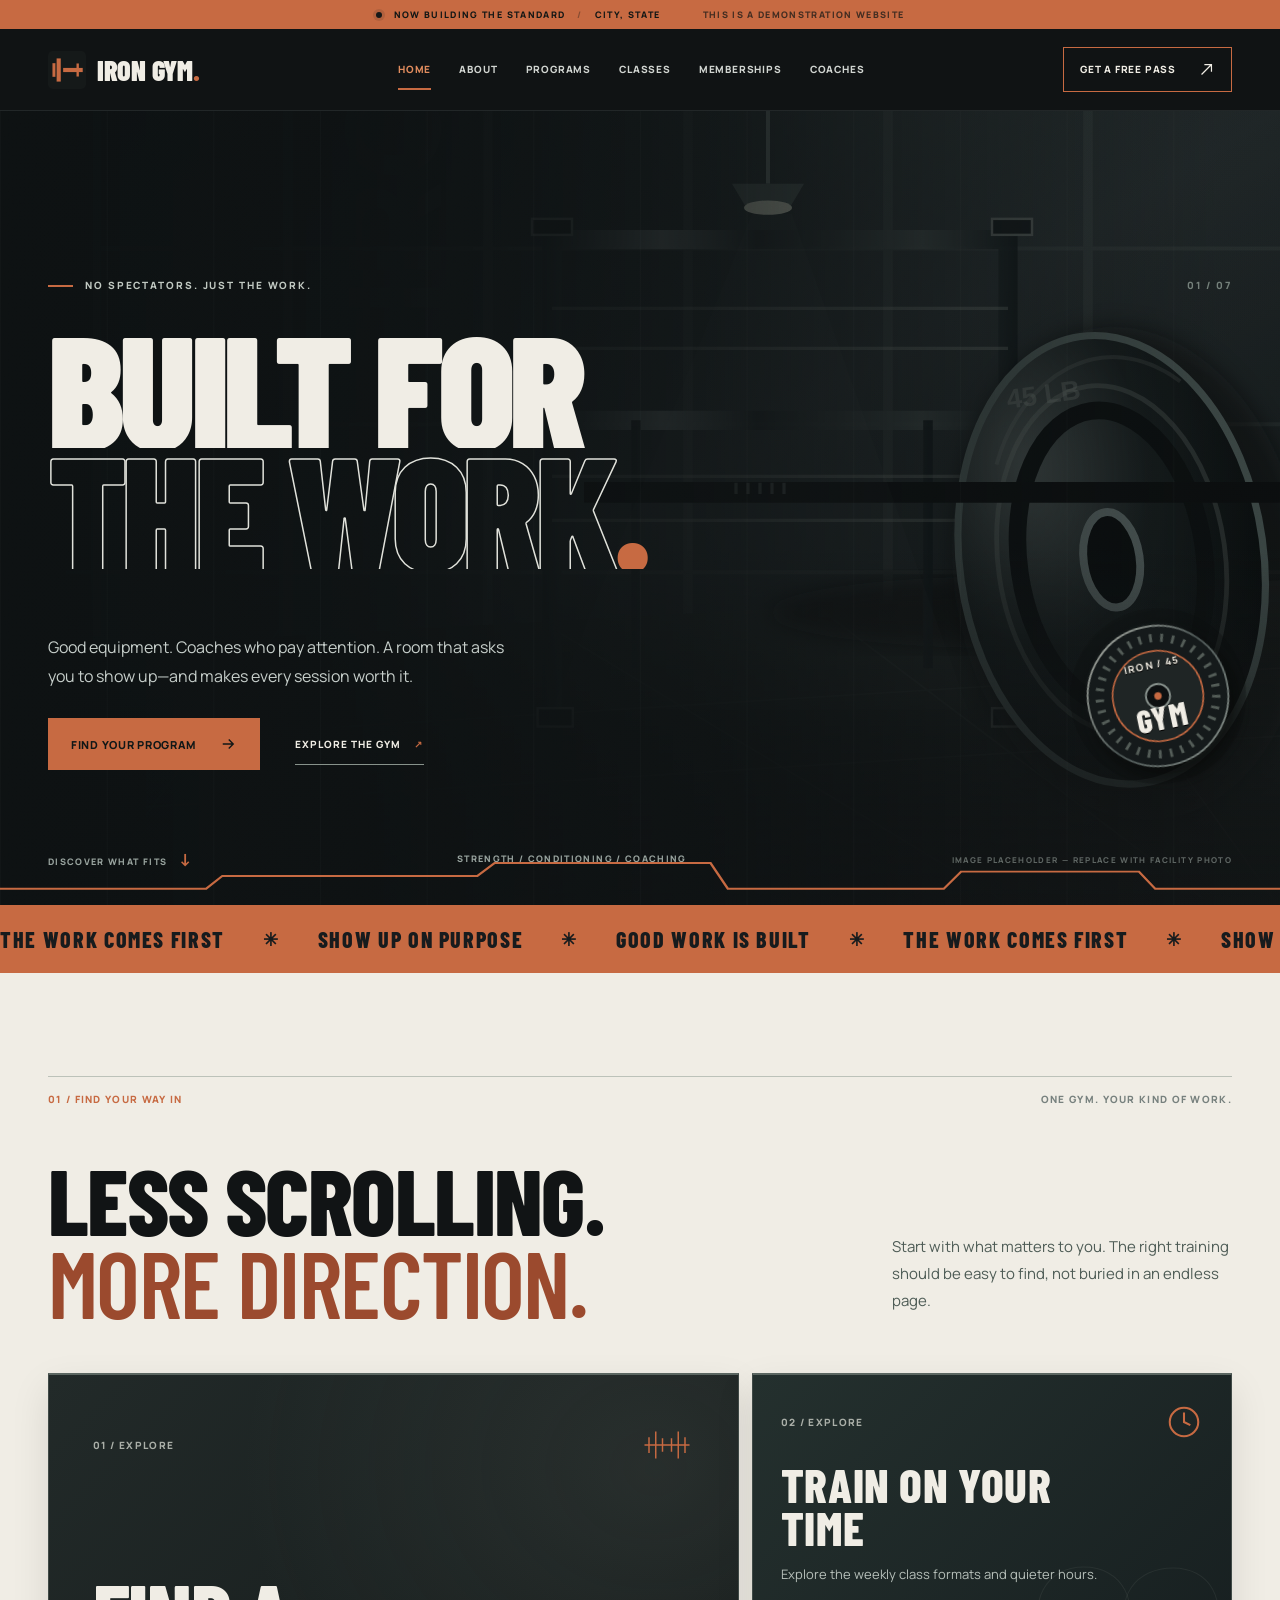
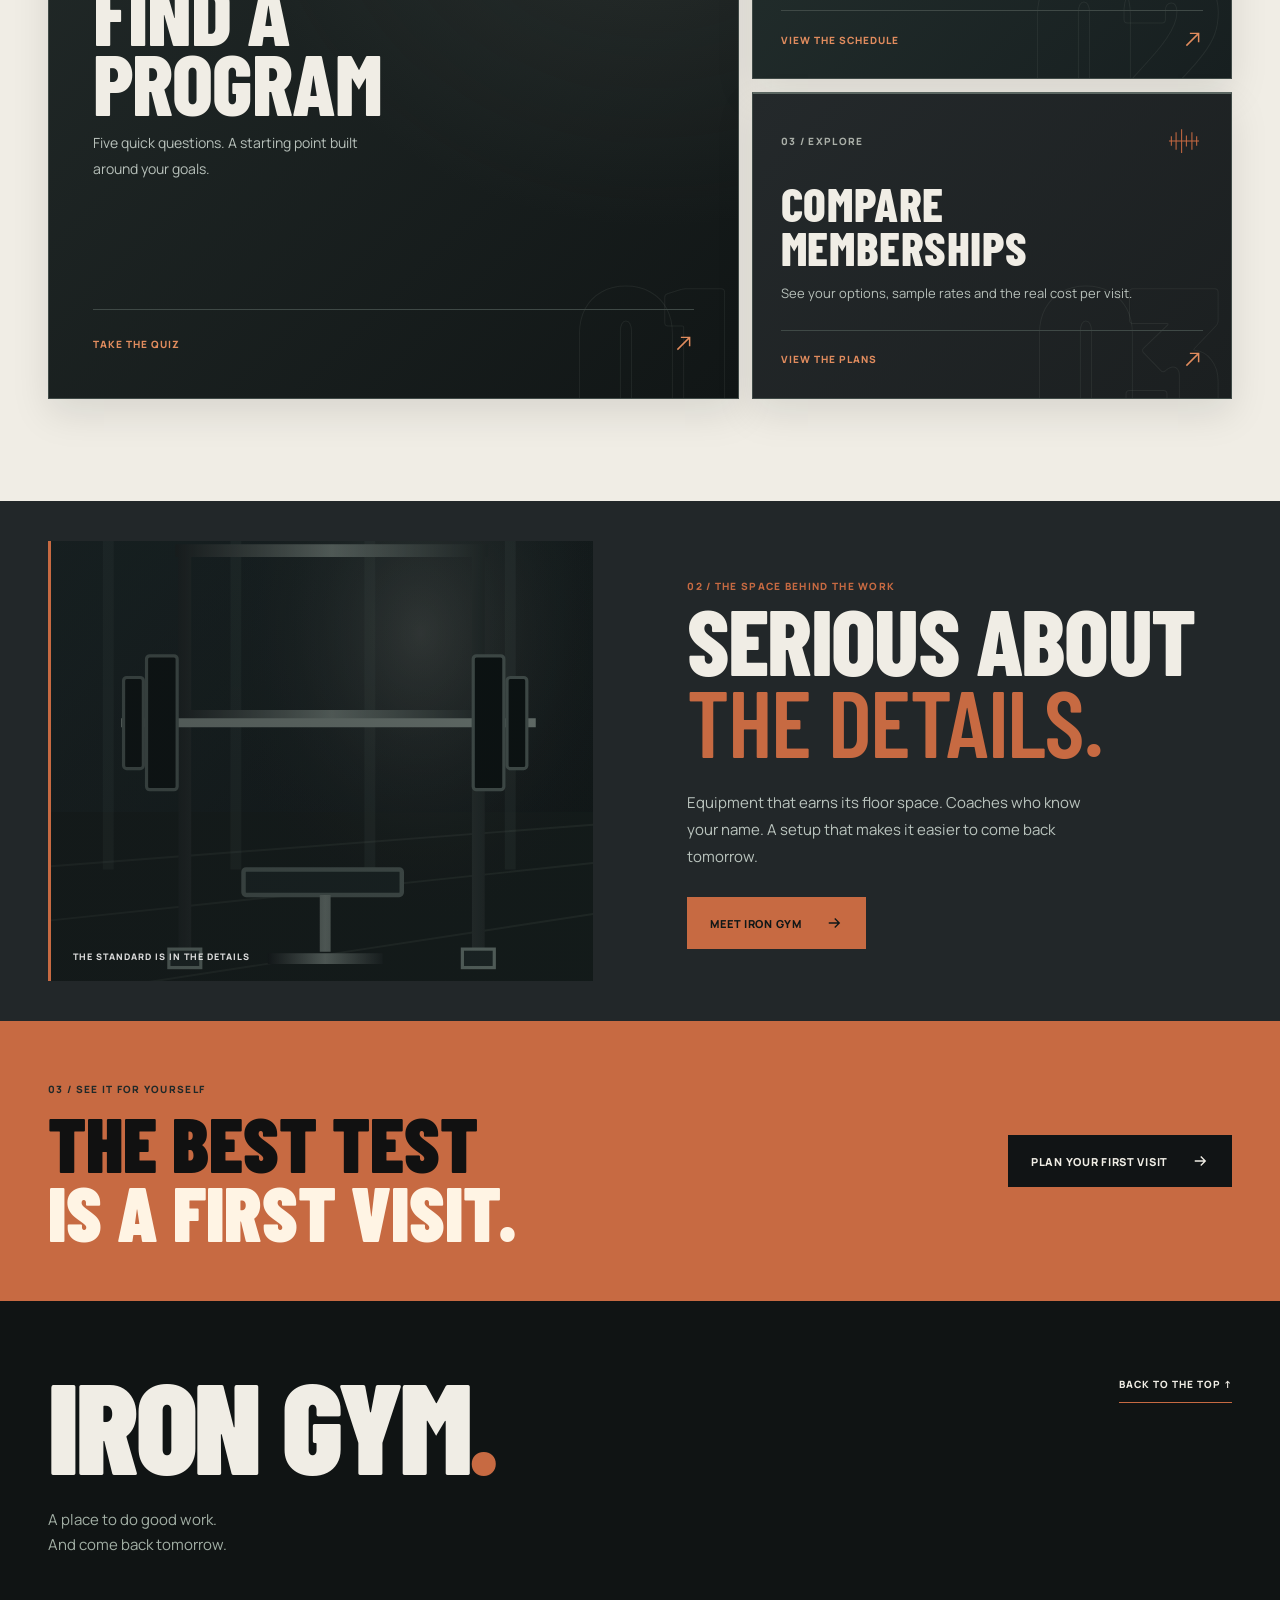
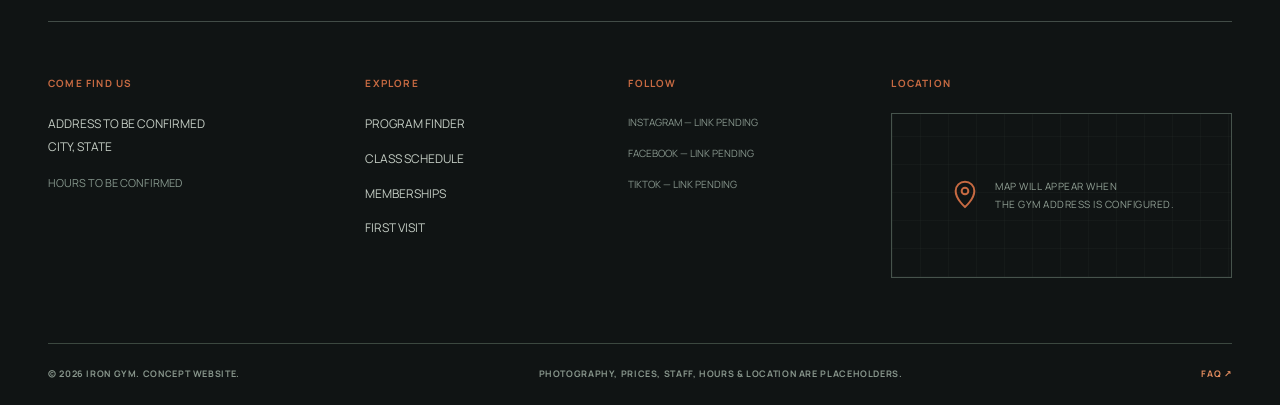
==== index.html @ d445f37c "Refine Iron Gym editorial cards, program progress and interactive capacity forecast" ====
<!doctype html>
<html lang="en">
<head>
  <meta charset="utf-8">
  <meta name="viewport" content="width=device-width, initial-scale=1, viewport-fit=cover">
  <meta name="theme-color" content="#111415">
  <meta name="description" content="IRON GYM is a strength-first training space designed for focused work. Discover our programs, classes, coaching and memberships.">
  <meta property="og:type" content="website">
  <meta property="og:title" content="IRON GYM — Built for the Work">
  <meta property="og:description" content="IRON GYM is a strength-first training space designed for focused work. Discover our programs, classes, coaching and memberships.">
  <meta name="twitter:card" content="summary_large_image">
  <title>IRON GYM — Built for the Work</title>
  <link rel="icon" type="image/svg+xml" href="assets/iron-mark.svg">
  <link rel="preconnect" href="https://fonts.googleapis.com">
  <link rel="preconnect" href="https://fonts.gstatic.com" crossorigin>
  <link href="https://fonts.googleapis.com/css2?family=Barlow+Condensed:wght@500;600;700;800;900&family=Manrope:wght@400;500;600;700;800&display=swap" rel="stylesheet">
  <link rel="stylesheet" href="styles.css">
  <script src="config.js" defer></script>
  <script src="app.js" defer></script>
</head>
<body data-page="index">
  <a class="skip-link" href="#main">Skip to content</a>
  <!-- Bespoke hand-drawn icon symbols. No icon packages or external icon dependencies. -->
  <svg class="svg-sprite" aria-hidden="true" focusable="false" xmlns="http://www.w3.org/2000/svg">
    <symbol id="i-arrow" viewBox="0 0 24 24"><path d="M5 12h14m-6-6 6 6-6 6"/></symbol>
    <symbol id="i-diagonal" viewBox="0 0 24 24"><path d="M5 19 19 5M9 5h10v10"/></symbol>
    <symbol id="i-plus" viewBox="0 0 24 24"><path d="M12 4v16M4 12h16"/></symbol>
    <symbol id="i-chevron" viewBox="0 0 24 24"><path d="m5 9 7 7 7-7"/></symbol>
    <symbol id="i-clock" viewBox="0 0 24 24"><circle cx="12" cy="12" r="9"/><path d="M12 6v6l4 2"/></symbol>
    <symbol id="i-location" viewBox="0 0 24 24"><path d="M12 21s-7-6-7-12a7 7 0 0 1 14 0c0 6-7 12-7 12Z"/><circle cx="12" cy="9" r="2.5"/></symbol>
    <symbol id="i-check" viewBox="0 0 24 24"><path d="m4 12 5 5L20 6"/></symbol>
    <symbol id="i-bars" viewBox="0 0 48 48"><path d="M4 15h5v18H4zm8-7h7v32h-7zm10 13h23v6H22z"/><path d="M40 14v20"/></symbol>
    <symbol id="i-plates" viewBox="0 0 48 48"><path d="M5 24h38M8 18v12M14 13v22M21 9v30M27 17v14M34 13v22M40 18v12"/></symbol>
    <symbol id="i-coach" viewBox="0 0 48 48"><circle cx="24" cy="12" r="7"/><path d="M8 41v-8c0-9 7-14 16-14s16 5 16 14v8H8zM15 29l9 6 9-6"/></symbol>
    <symbol id="i-pulse" viewBox="0 0 48 48"><path d="M3 25h10l5-13 9 25 5-12h13"/></symbol>
    <symbol id="i-locker" viewBox="0 0 48 48"><rect x="10" y="4" width="28" height="40" rx="1"/><path d="M24 4v40M15 14h4M29 14h4M15 34h4M29 34h4"/></symbol>
    <symbol id="i-shower" viewBox="0 0 48 48"><path d="M11 25V14a8 8 0 0 1 16 0v4M19 18h16v5H19zM23 29v2m8-2v2m-8 7v2m8-7v2M38 29v2M16 29v2"/></symbol>
    <symbol id="i-recovery" viewBox="0 0 48 48"><path d="M24 43s-18-10-18-23a10 10 0 0 1 18-6 10 10 0 0 1 18 6C42 33 24 43 24 43Z"/><path d="M11 26h8l4-9 5 15 3-6h7"/></symbol>
    <symbol id="i-parking" viewBox="0 0 48 48"><rect x="5" y="7" width="38" height="34" rx="2"/><path d="M18 34V14h10a7 7 0 0 1 0 14H18"/></symbol>
    <symbol id="i-strength" viewBox="0 0 48 48"><path d="M4 24h40M8 17v14M14 12v24M20 18v12M28 18v12M34 12v24M40 17v14"/></symbol>
    <symbol id="i-conditioning" viewBox="0 0 48 48"><path d="m9 42 8-15-2-9 7-7 9 2 6 9-6 3-5-7-5 7 10 9-3 9M22 11a5 5 0 1 0-1-10 5 5 0 0 0 1 10"/></symbol>
    <symbol id="i-mobility" viewBox="0 0 48 48"><circle cx="24" cy="8" r="5"/><path d="m8 40 12-12 4-13 4 13 12 12M12 26l12-6 12 6"/></symbol>
    <symbol id="i-smallgroup" viewBox="0 0 48 48"><circle cx="15" cy="13" r="6"/><circle cx="33" cy="13" r="6"/><path d="M3 39v-8a12 12 0 0 1 24 0v8H3zm18 0v-8a12 12 0 0 1 24 0v8H21"/></symbol>
  </svg>

  <div class="announcement"><span class="announcement-dot"></span> NOW BUILDING THE STANDARD <span class="announcement-sep">/</span> <span class="js-city">CITY, STATE</span> <span class="announcement-right">THIS IS A DEMONSTRATION WEBSITE</span></div>
  <header class="site-header" id="top">
    <div class="header-inner shell">
      <a class="wordmark" href="index.html" aria-label="Iron Gym home">
        <img src="assets/iron-mark.svg" alt="" width="36" height="36">
        <span>IRON<span class="brand-space"> </span>GYM<span class="wordmark-period">.</span></span>
      </a>
      <nav class="desktop-nav" aria-label="Main navigation"><a href="index.html" aria-current="page">HOME</a><a href="about.html">ABOUT</a><a href="programs.html">PROGRAMS</a><a href="classes.html">CLASSES</a><a href="memberships.html">MEMBERSHIPS</a><a href="coaches.html">COACHES</a></nav>
      <div class="header-actions"><a class="header-pass" href="visit.html#free-pass">GET A FREE PASS <svg><use href="#i-diagonal"/></svg></a><button id="menu-toggle" class="menu-toggle" aria-label="Open navigation" aria-controls="mobile-nav" aria-expanded="false"><span></span><span></span><span></span></button></div>
    </div>
    <nav id="mobile-nav" class="mobile-nav" aria-label="Mobile navigation" hidden><a href="index.html" aria-current="page">HOME <span>01</span></a><a href="about.html">ABOUT <span>02</span></a><a href="programs.html">PROGRAMS <span>03</span></a><a href="classes.html">CLASSES <span>04</span></a><a href="memberships.html">MEMBERSHIPS <span>05</span></a><a href="coaches.html">COACHES <span>06</span></a><a href="visit.html">FREE DAY PASS <span>07</span></a></nav>
  </header>

  <main id="main">
<section class="hero" aria-labelledby="hero-title">
      <div class="hero-photo" role="img" aria-label="Atmospheric strength training facility image. Placeholder; replace with genuine Iron Gym photography."></div>
      <div class="hero-noise"></div><div class="hero-grid"></div>
      <div class="shell hero-content">
        <div class="hero-eyebrow"><span class="tiny-dash"></span> NO SPECTATORS. JUST THE WORK. <span class="hero-count">01 / 07</span></div>
        <h1 id="hero-title"><span class="hero-line hero-line-one">BUILT FOR</span><span class="hero-outline hero-line hero-line-two">THE WORK<span class="copper-dot">.</span></span></h1>
        <div class="hero-lower"><div class="hero-copy"><p>Good equipment. Coaches who pay attention. A room that asks you to show up—and makes every session worth it.</p><div class="hero-ctas"><a class="button button-copper" href="programs.html">FIND YOUR PROGRAM <svg><use href="#i-arrow"/></svg></a><a class="text-link" href="about.html">EXPLORE THE GYM <span>↗</span></a></div></div><div class="hero-stamp" aria-label="Iron Gym custom weight-plate insignia: built for the work">
            <svg class="plate-mark" viewBox="0 0 160 160" aria-hidden="true" focusable="false">
              <defs><linearGradient id="plate-steel" x1="0" y1="0" x2="1" y2="1"><stop offset="0" stop-color="#b4b7ae"/><stop offset=".5" stop-color="#4c5655"/><stop offset="1" stop-color="#929b95"/></linearGradient></defs>
              <circle cx="80" cy="80" r="76" fill="#151a1b" stroke="url(#plate-steel)" stroke-width="2"/>
              <circle cx="80" cy="80" r="63" fill="none" stroke="#545d58" stroke-width="9" stroke-dasharray="3 9"/>
              <circle cx="80" cy="80" r="49" fill="#1f2525" stroke="#c76a42" stroke-width="1.7"/>
              <circle cx="80" cy="80" r="13" fill="#0d1011" stroke="#8b9590" stroke-width="2"/>
              <circle cx="80" cy="80" r="4" fill="#c76a42"/>
            </svg>
            <span class="plate-word plate-word-top">IRON / 45</span><b class="plate-word plate-word-bottom">GYM</b>
          </div></div>
      </div>
      <div class="saved-path shell" id="saved-path" hidden>
        <span class="saved-path-rule" aria-hidden="true"></span>
        <div><span class="saved-path-label">YOUR SAVED TRAINING PATH / ON THIS DEVICE</span><strong id="saved-path-name"></strong><span id="saved-path-summary"></span></div>
        <a href="memberships.html" id="saved-path-action">VIEW YOUR PLAN <svg aria-hidden="true"><use href="#i-arrow"/></svg></a>
        <button type="button" id="forget-path" aria-label="Forget my saved training path on this device">CLEAR ×</button>
      </div>
      <div class="hero-bottom shell"><span>DISCOVER WHAT FITS <span class="scroll-down">↓</span></span><span>STRENGTH / CONDITIONING / COACHING</span><span class="hero-image-label">IMAGE PLACEHOLDER — REPLACE WITH FACILITY PHOTO</span></div>
      <svg class="forge-stroke hero-stroke" viewBox="0 0 1180 64" preserveAspectRatio="none" aria-hidden="true"><path d="M0 44H190L205 29H440L456 14H655L671 44H870L886 24H1050L1065 44H1180"/></svg>
    </section><div class="marquee" aria-label="Strong bodies, strong habits, strong community"><div class="marquee-track" aria-hidden="true"><span>THE WORK COMES FIRST</span><b>✳</b><span>SHOW UP ON PURPOSE</span><b>✳</b><span>GOOD WORK IS BUILT</span><b>✳</b><span>THE WORK COMES FIRST</span><b>✳</b><span>SHOW UP ON PURPOSE</span><b>✳</b></div></div><section class="section section-bone gateway-section" id="explore" aria-labelledby="gateway-title"><div class="shell">
 <div class="section-kicker"><span>01 / FIND YOUR WAY IN</span><span>ONE GYM. YOUR KIND OF WORK.</span></div>
 <div class="gateway-heading" data-reveal><h2 class="display-heading" id="gateway-title">LESS SCROLLING.<br><em>MORE DIRECTION.</em></h2><p>Start with what matters to you. The right training should be easy to find, not buried in an endless page.</p></div>
 <div class="gateway-grid"><a class="gateway-card gateway-card-featured" data-index="01" href="programs.html" data-reveal><span class="gateway-top"><span>01 / EXPLORE</span><svg aria-hidden="true"><use href="#i-strength"/></svg></span><strong>FIND A PROGRAM</strong><p>Five quick questions. A starting point built around your goals.</p><span class="gateway-bottom">TAKE THE QUIZ <svg aria-hidden="true"><use href="#i-diagonal"/></svg></span></a><a class="gateway-card gateway-card-classes" data-index="02" href="classes.html" data-reveal><span class="gateway-top"><span>02 / EXPLORE</span><svg aria-hidden="true"><use href="#i-clock"/></svg></span><strong>TRAIN ON YOUR TIME</strong><p>Explore the weekly class formats and quieter hours.</p><span class="gateway-bottom">VIEW THE SCHEDULE <svg aria-hidden="true"><use href="#i-diagonal"/></svg></span></a><a class="gateway-card gateway-card-memberships" data-index="03" href="memberships.html" data-reveal><span class="gateway-top"><span>03 / EXPLORE</span><svg aria-hidden="true"><use href="#i-plates"/></svg></span><strong>COMPARE MEMBERSHIPS</strong><p>See your options, sample rates and the real cost per visit.</p><span class="gateway-bottom">VIEW THE PLANS <svg aria-hidden="true"><use href="#i-diagonal"/></svg></span></a></div></div></section><section class="home-feature" aria-labelledby="home-feature-title"><div class="shell home-feature-inner"><div class="home-feature-art" role="img" aria-label="Concept illustration of an industrial strength training area; replace with real facility imagery"><span>THE STANDARD IS IN THE DETAILS</span></div><div class="home-feature-copy" data-reveal><span class="eyebrow">02 / THE SPACE BEHIND THE WORK</span><h2 class="display-heading" id="home-feature-title">SERIOUS ABOUT<br><em>THE DETAILS.</em></h2><p>Equipment that earns its floor space. Coaches who know your name. A setup that makes it easier to come back tomorrow.</p><a class="button button-copper" href="about.html">MEET IRON GYM <svg aria-hidden="true"><use href="#i-arrow"/></svg></a></div></div></section><section class="home-final" aria-labelledby="home-final-title"><div class="shell home-final-inner" data-reveal><div><span class="eyebrow">03 / SEE IT FOR YOURSELF</span><h2 id="home-final-title">THE BEST TEST<br><em>IS A FIRST VISIT.</em></h2></div><a class="button button-dark" href="visit.html">PLAN YOUR FIRST VISIT <svg aria-hidden="true"><use href="#i-arrow"/></svg></a></div></section>
</main>

  <footer class="site-footer" id="contact"><div class="shell"><div class="footer-head"><div><a class="footer-logo" href="index.html">IRON GYM<span>.</span></a><p>A place to do good work.<br>And come back tomorrow.</p></div><a class="footer-top" href="#top">BACK TO THE TOP ↑</a></div><div class="footer-columns"><div><h3>COME FIND US</h3><p id="footer-address">ADDRESS TO BE CONFIRMED<br>CITY, STATE</p><div class="footer-hours" id="footer-hours">HOURS TO BE CONFIRMED</div></div><div><h3>EXPLORE</h3><a href="programs.html">PROGRAM FINDER</a><a href="classes.html">CLASS SCHEDULE</a><a href="memberships.html">MEMBERSHIPS</a><a href="visit.html#first-visit">FIRST VISIT</a></div><div><h3>FOLLOW</h3><span class="footer-placeholder">INSTAGRAM — LINK PENDING</span><span class="footer-placeholder">FACEBOOK — LINK PENDING</span><span class="footer-placeholder">TIKTOK — LINK PENDING</span></div><div class="footer-map"><h3>LOCATION</h3><div id="map-container" class="map-placeholder"><svg><use href="#i-location"/></svg><span>MAP WILL APPEAR WHEN<br>THE GYM ADDRESS IS CONFIGURED.</span></div></div></div><div class="footer-bottom"><span>© <span id="copyright-year">2026</span> IRON GYM. CONCEPT WEBSITE.</span><span>PHOTOGRAPHY, PRICES, STAFF, HOURS & LOCATION ARE PLACEHOLDERS.</span><a href="memberships.html#faq">FAQ ↗</a></div></div></footer>

  <div class="sticky-mobile-actions" aria-label="Quick actions"><a href="memberships.html" class="mobile-join">VIEW PLANS <svg><use href="#i-arrow"/></svg></a><a href="visit.html#free-pass" class="mobile-pass">FREE PASS <svg><use href="#i-diagonal"/></svg></a></div>

  <dialog id="booking-dialog" class="booking-dialog" aria-labelledby="dialog-title"><form method="dialog" class="dialog-shell"><div class="dialog-top"><span>IRON GYM / REQUEST A SESSION</span><button class="dialog-close" value="cancel" aria-label="Close dialog" type="submit">×</button></div><h2 id="dialog-title">LET'S GET TO WORK.</h2><p id="dialog-copy">Choose a session to see what comes next.</p><div id="dialog-details"></div><p class="dialog-disclaimer">Preview only. No reservations are made. A verified scheduling provider must be connected before launch.</p><div class="dialog-actions"><button class="button button-ghost-dark" value="cancel" type="submit">GO BACK</button><a href="visit.html#free-pass" id="dialog-pass-link" class="button button-copper">GET A FREE PASS ↗</a></div></form></dialog>
  <div class="sr-only" aria-live="polite" aria-atomic="true" id="status-announcer"></div>
</body>
</html>
---- styles.css ----
/* ===========================================================
   IRON GYM / FORGED
   Original responsive visual system • no CSS framework
   Palette: Iron Black / Gunmetal / Forged Copper / Bone White
   =========================================================== */
:root{
  --ink:#111415; --deep:#171b1d; --slate:#222729; --slate-2:#2b3031;
  --copper:#c76a42; --copper-bright:#e18c5e; --bone:#f0ede5;
  --paper:#e7e4dc; --silver:#9da8a3; --muted:#77817e; --line:#444c4b;
  --line-light:#c6c7be; --display:'Barlow Condensed','Arial Narrow',Impact,sans-serif;
  --body:'Manrope',system-ui,-apple-system,Segoe UI,sans-serif;
  --header-height:82px; --shell-width:1320px; --ease:cubic-bezier(.2,.65,.2,1);
}
*{box-sizing:border-box}
html{scroll-behavior:smooth;scroll-padding-top:calc(var(--header-height) + 12px)}
body{margin:0;background:var(--ink);color:var(--bone);font-family:var(--body);font-size:15px;line-height:1.65;-webkit-font-smoothing:antialiased;min-width:320px}
body.menu-open{overflow:hidden}
button,input,select,textarea{font:inherit}
button{cursor:pointer}
a{color:inherit;text-decoration:none}
img,svg{display:block;max-width:100%}
svg:not(.svg-sprite){flex-shrink:0}
[hidden]{display:none!important}
::selection{background:var(--copper);color:#111}
:focus-visible{outline:3px solid var(--copper-bright);outline-offset:4px}
button:disabled{cursor:not-allowed;opacity:.43}
.shell{width:min(calc(100% - 96px),var(--shell-width));margin-inline:auto}
.svg-sprite{position:absolute;inline-size:0;block-size:0;overflow:hidden}
.sr-only{position:absolute!important;width:1px;height:1px;overflow:hidden;clip:rect(0,0,0,0);white-space:nowrap}
.skip-link{position:fixed;top:-80px;left:20px;z-index:999;background:var(--copper);color:#111;padding:12px 20px;font-weight:800}
.skip-link:focus{top:12px}
/* HEADER */
.announcement{height:29px;background:var(--copper);color:#111615;display:flex;align-items:center;justify-content:center;gap:12px;font-size:9px;line-height:1;letter-spacing:.15em;font-weight:800}
.announcement-dot{width:6px;height:6px;border-radius:50%;background:#151818;box-shadow:0 0 0 3px #1518181f}
.announcement-sep{opacity:.35}.announcement-right{margin-left:30px;opacity:.73}
.site-header{height:var(--header-height);position:sticky;top:0;z-index:80;background:rgba(17,20,21,.96);border-bottom:1px solid #4c56544f;backdrop-filter:blur(16px)}
.header-inner{height:100%;display:flex;align-items:center;justify-content:space-between;gap:26px}
.wordmark{display:inline-flex;align-items:center;gap:11px;white-space:nowrap}
.wordmark>span{font:900 28px/1 var(--display);letter-spacing:-.01em}.wordmark-period{color:var(--copper)}
.wordmark img{width:38px;height:38px}
.desktop-nav{display:flex;gap:clamp(14px,2.2vw,34px);align-items:center}
.desktop-nav a{font-size:10px;font-weight:800;letter-spacing:.08em;color:#d1d5d1;transition:color .2s}
.desktop-nav a:hover{color:var(--copper-bright)}
.header-actions{display:flex;align-items:center;gap:15px}
.header-pass{display:inline-flex;align-items:center;gap:22px;padding:13px 16px;border:1px solid var(--copper);color:var(--bone);font-size:10px;font-weight:800;letter-spacing:.08em;transition:background .2s,color .2s}
.header-pass:hover{background:var(--copper);color:var(--ink)}
.header-pass svg,.text-link svg{width:17px;height:17px;stroke:currentColor;fill:none;stroke-width:1.7}
.menu-toggle{display:none;width:41px;height:41px;border:1px solid #424b49;background:transparent;align-items:center;justify-content:center;flex-direction:column;gap:5px}
.menu-toggle span{width:18px;height:1.5px;background:var(--bone);transition:transform .2s,opacity .2s}
.menu-toggle[aria-expanded="true"] span:nth-child(1){transform:translateY(6.5px) rotate(45deg)}
.menu-toggle[aria-expanded="true"] span:nth-child(2){opacity:0}
.menu-toggle[aria-expanded="true"] span:nth-child(3){transform:translateY(-6.5px) rotate(-45deg)}
.mobile-nav{position:absolute;top:100%;left:0;right:0;background:#171b1d;border-bottom:1px solid #515d59;padding:12px max(24px,calc((100% - var(--shell-width))/2));box-shadow:0 20px 35px #0007}
.mobile-nav a{display:flex;justify-content:space-between;gap:20px;padding:16px 0;border-bottom:1px solid #454c4c;color:var(--bone);font:700 24px/1.1 var(--display);letter-spacing:.04em}
.mobile-nav a:last-child{border-bottom:0;color:var(--copper-bright)}
.mobile-nav span{font:600 10px/1 var(--body);color:#77817e}
/* SHARED */
.section{position:relative;overflow:hidden;padding:clamp(90px,10.4vw,148px) 0}
.section-bone{background:var(--bone);color:var(--ink)}.section-dark{background:var(--ink);color:var(--bone)}.section-slate{background:var(--slate);color:var(--bone)}
.section-kicker{display:flex;align-items:center;justify-content:space-between;gap:20px;margin-bottom:52px;padding-top:16px;border-top:1px solid currentColor;font-size:10px;line-height:1.35;font-weight:800;letter-spacing:.13em;color:var(--muted)}
.section-kicker span:first-child{color:var(--copper)}.section-bone .section-kicker{border-color:#bcc2b9}.section-dark .section-kicker,.section-slate .section-kicker{border-color:#404a47}
.section-kicker-local{width:min(100%,490px)}
.section-intro{display:flex;align-items:end;justify-content:space-between;gap:60px;margin-bottom:55px}
.section-intro>p{max-width:365px;margin:0 0 9px;font-size:15px;line-height:1.8;color:#56605b}
.section-intro.light>p{color:#a4ada9}
.display-heading{font:800 clamp(61px,7.3vw,116px)/.88 var(--display);letter-spacing:-.017em;margin:0;text-transform:uppercase}
.display-heading em{font-weight:600;font-style:normal;color:var(--copper)}
.section-bone .display-heading em{color:#9b4a2e}
.body-lead{max-width:480px;font-size:16px;line-height:1.9;color:#a5b0aa}
.body-lead.dark-lead{color:#53615d}
.eyebrow{font-size:10px;letter-spacing:.13em;font-weight:800;color:var(--copper)}.eyebrow.dark{color:#9b4a2e}
.button{border:0;display:inline-flex;align-items:center;justify-content:center;gap:23px;min-height:52px;padding:13px 23px;font:800 11px/1.2 var(--body);letter-spacing:.065em;white-space:nowrap;transition:background .2s,color .2s,transform .2s}
.button:hover:not(:disabled){transform:translateY(-2px)}
.button svg{width:18px;height:18px;stroke:currentColor;stroke-width:1.8;fill:none}
.button-copper{background:var(--copper);color:#101717}.button-copper:hover{background:var(--copper-bright)}
.button-ghost{border:1px solid #5b6461;color:var(--bone);background:transparent}.button-ghost:hover{background:#303738}
.button-ghost-dark{border:1px solid #59615c;color:#171b1d;background:transparent}
.button-dark{background:var(--ink);color:var(--bone)}
.copper-dot{color:var(--copper)}
.mini-copper-dot{color:var(--copper);font-size:8px;margin-left:6px}
.muted-note{color:#97a39d;font-size:11px;margin-top:22px;letter-spacing:.025em}
[data-reveal]{opacity:0;transform:translateY(23px);transition:opacity .72s var(--ease),transform .72s var(--ease)}
[data-reveal].is-visible{opacity:1;transform:translateY(0)}
/* HERO */
.hero{position:relative;min-height:min(780px,calc(100svh - var(--header-height) - 29px));height:auto;display:flex;flex-direction:column;justify-content:center;overflow:hidden;background:#0b0e0f;isolation:isolate}
.hero-photo,.hero-noise,.hero-grid{position:absolute;inset:0;pointer-events:none}
.hero-photo{background:linear-gradient(90deg,#0d1112 0%,#0d1112f2 27%,#0d1112be 55%,#10131339 95%),linear-gradient(0deg,#111415 0%,transparent 45%),url('assets/hero-room.svg') 70% 45%/cover no-repeat;z-index:-3}
.hero-noise{z-index:-1;opacity:.28;background-image:url('assets/grain.svg');mix-blend-mode:overlay}
.hero-grid{z-index:-2;background-image:linear-gradient(90deg,#77817e13 1px,transparent 1px);background-size:calc(100%/12) 100%;opacity:.5}
.hero-content{padding-top:clamp(100px,13vw,178px);padding-bottom:135px;z-index:2}
.hero-eyebrow{display:flex;align-items:center;gap:12px;color:#c1c9c2;font-size:10px;letter-spacing:.19em;font-weight:800;margin-bottom:33px}
.tiny-dash{width:25px;height:2px;background:var(--copper)}.hero-count{margin-left:auto;color:#75817b;font-size:10px}
.hero h1{font:900 clamp(90px,12.5vw,220px)/.755 var(--display);letter-spacing:-.035em;margin:0;text-transform:uppercase;max-width:1200px}
.hero h1>span{display:block;white-space:nowrap}.hero-outline{-webkit-text-stroke:1.5px #e1e2db;color:transparent}
.hero-outline .copper-dot{-webkit-text-stroke:0;color:var(--copper)}
.hero-lower{display:flex;align-items:end;justify-content:space-between;gap:35px;margin-top:54px}
.hero-copy{max-width:490px}.hero-copy p{max-width:470px;color:#c6ceca;font-size:16px;line-height:1.8;margin:0 0 28px}
.hero-ctas{display:flex;align-items:center;gap:35px;flex-wrap:wrap}.text-link{font-size:10px;font-weight:800;letter-spacing:.1em;border-bottom:1px solid #87928b;padding:12px 0}.text-link span{color:var(--copper);margin-left:10px}
.hero-stamp{border:1px solid #a2aba33a;border-radius:50%;width:128px;height:128px;display:flex;flex-direction:column;justify-content:center;align-items:center;transform:rotate(-14deg);font-size:10px;letter-spacing:.16em;line-height:1.5;color:#9daaa4;text-align:center;flex:0 0 auto}
.hero-stamp b{font:800 32px/1 var(--display);color:var(--bone);letter-spacing:.05em}
.hero-bottom{position:absolute;left:50%;bottom:32px;transform:translateX(-50%);display:flex;align-items:center;justify-content:space-between;gap:24px;font-size:9px;letter-spacing:.15em;font-weight:800;color:#99a49f;z-index:2}
.scroll-down{font-size:17px;color:var(--copper);padding-left:8px}.hero-image-label{opacity:.57;font-size:8px}
.forge-stroke{position:absolute;width:100%;height:55px;bottom:-1px;left:0;fill:none;stroke:var(--copper);stroke-width:2.3;z-index:3}
.forge-stroke path{stroke-dasharray:1350;stroke-dashoffset:1350;animation:draw-forge 2.4s .5s var(--ease) forwards}
@keyframes draw-forge{to{stroke-dashoffset:0}}
.marquee{height:68px;display:flex;align-items:center;overflow:hidden;background:var(--copper);color:#171b1d;white-space:nowrap}
.marquee-track{display:flex;align-items:center;gap:38px;width:max-content;animation:marquee-move 38s linear infinite;font:800 22px/1 var(--display);letter-spacing:.075em}
.marquee-track b{font-size:18px}@keyframes marquee-move{to{transform:translateX(-50%)}}
/* THE STANDARD */
.why-top{display:flex;align-items:end;justify-content:space-between;gap:60px;margin-bottom:60px}
.why-top>p{max-width:350px;font-size:15px;line-height:1.85;color:#53615d;margin:0 0 10px}
.standard-layout{display:grid;grid-template-columns:1.06fr 1fr;gap:7.5%;align-items:stretch}
.standard-visual{min-height:465px;position:relative;background:#171b1d;overflow:hidden}
.standard-visual-image{position:absolute;inset:0;background:linear-gradient(0deg,#0d1112dd,#0d11122a 55%,#0d111226),url('assets/training-room.svg') 50% 50%/cover}
.standard-overlay{position:absolute;left:27px;right:27px;bottom:31px;display:flex;justify-content:space-between;align-items:center;font-size:11px;font-weight:800;letter-spacing:.12em;color:#f0ede5}
.standard-overlay b{color:var(--copper);font-size:10px}
.image-placeholder-tag{position:absolute;top:20px;left:20px;padding:6px 9px;background:#0d1112ab;color:#c1c9c2;letter-spacing:.1em;font-size:8px;font-weight:800}
.standard-points{display:flex;flex-direction:column;justify-content:center}
.standard-point{display:grid;grid-template-columns:40px 1fr 20px;gap:18px;padding:31px 0;border-bottom:1px solid #bbbeb6}
.standard-point:first-child{border-top:1px solid #bbbeb6}
.standard-num{font:800 19px/1 var(--display);color:#9b4a2e}
.standard-point h3{font:800 27px/.95 var(--display);margin:0 0 14px}
.standard-point p{font-size:13px;line-height:1.85;color:#606a65;margin:0;max-width:350px}
.standard-point svg{width:18px;height:18px;stroke:#9b4a2e;stroke-width:1.5;fill:none}
.stat-grid{display:grid;grid-template-columns:repeat(3,1fr) 1.05fr;gap:0;margin-top:85px;border-block:1px solid #bcc0b6}
.stat{padding:32px 25px;border-right:1px solid #bcc0b6}.stat:first-child{padding-left:0}.stat:last-child{border-right:0}
.stat-number{font:800 62px/.9 var(--display);letter-spacing:-.02em;color:#252a29;display:block;margin-bottom:16px}
.stat>span{font-size:10px;letter-spacing:.09em;font-weight:800}.stat small{display:block;color:#9b4a2e;font-size:8px;margin-top:5px}
.stat-side p{font-size:11px;color:#6b756d;line-height:1.9;margin:0}
/* QUIZ */
.program-section{background:radial-gradient(circle at 95% 22%,#3a2b2744,transparent 35%),#111415}
.program-orbit{position:absolute;right:-200px;top:-40px;width:690px;height:690px;border:1px solid #3941405a;border-radius:50%;pointer-events:none}.program-orbit div{position:absolute;inset:60px;border:1px solid #39414070;border-radius:50%}.program-orbit div+div{inset:140px;border-color:#8a5b443d}
.quiz-shell{position:relative;max-width:940px;background:#222729;border:1px solid #4a534f;padding:38px 46px 42px;box-shadow:32px 32px 0 #0b0d0e;min-height:440px}
.quiz-topline{display:flex;justify-content:space-between;gap:20px;color:#b1bbb4;font-size:10px;letter-spacing:.12em;font-weight:800}
.quiz-progress-track{background:#39413e;height:3px;margin-top:19px;overflow:hidden}.quiz-progress-track span{display:block;height:100%;width:20%;background:var(--copper);transition:width .35s var(--ease)}
.quiz-question-content{padding:42px 0 25px;min-height:210px}
.quiz-question-content h3{font:800 clamp(35px,4.2vw,55px)/.95 var(--display);margin:0 0 13px;max-width:700px}
.quiz-question-content>p{margin:0 0 26px;font-size:13px;color:#a5aea8}
.quiz-options{display:grid;grid-template-columns:repeat(2,1fr);gap:11px}
.quiz-option{display:flex;align-items:center;justify-content:space-between;text-align:left;gap:15px;background:#161b1b;border:1px solid #4b5550;color:#edeae2;padding:15px 18px;min-height:59px;font-weight:700;font-size:12px;transition:border-color .2s,background .2s}
.quiz-option:hover{border-color:var(--copper)}.quiz-option[aria-pressed="true"]{background:#3d2a22;border-color:var(--copper)}
.quiz-option .quiz-option-num{color:var(--copper);font:700 12px var(--display);margin-right:auto}.quiz-option svg{width:17px;height:17px;stroke:var(--copper);stroke-width:2;fill:none}
.quiz-actions{display:flex;align-items:center;gap:17px;justify-content:flex-end;border-top:1px solid #49514e;padding-top:26px;margin-top:15px}
.quiz-actions #quiz-back{margin-right:auto}.quiz-actions>span{font-size:9px;letter-spacing:.09em;color:#98a39e;flex:1;text-align:right}
.quiz-result{padding:36px 0 20px}.quiz-result-kicker{font-size:10px;font-weight:800;letter-spacing:.13em;color:var(--copper);margin-bottom:17px}
.quiz-result h3{font:800 clamp(53px,7vw,95px)/.85 var(--display);margin:0 0 16px}
.quiz-result>p{color:#b8c0b9;max-width:600px;font-size:14px}
.quiz-result-grid{display:grid;grid-template-columns:1fr 1fr;gap:20px;margin-top:27px}
.quiz-result-grid>div{padding:18px;border:1px solid #505c55}.quiz-result-grid span{display:block;font-size:10px;color:var(--copper);letter-spacing:.1em;font-weight:800}.quiz-result-grid strong{font:800 26px/1.2 var(--display)}
.quiz-result-notice{font-size:10px!important;color:#9da8a3!important}
/* SCHEDULE */
.schedule-panel{background:#fbfaf5;border:1px solid #d0d2c9;box-shadow:0 20px 55px #1b272110}
.schedule-header{display:flex;justify-content:space-between;align-items:center;gap:15px;padding:29px 32px;border-bottom:1px solid #d3d6cd}
.schedule-header h3{font:800 39px/1 var(--display);margin:9px 0 0}.sample-label{font-size:9px;letter-spacing:.09em;font-weight:800;color:#8c5d49}
.day-tabs{display:grid;grid-template-columns:repeat(8,minmax(0,1fr));padding:20px 32px 0;gap:5px}
.day-tab{border:1px solid #c9cdc5;background:#f1f0e8;padding:13px 2px;color:#4b5851;font-size:10px;font-weight:800;letter-spacing:.06em}
.day-tab.is-active,.day-tab[aria-pressed="true"]{background:#202626;color:#fff;border-color:#202626}
.day-tab:hover:not(.is-active){border-color:#9b4a2e}
.filter-row{padding:21px 32px;display:grid;grid-template-columns:repeat(3,minmax(0,1fr)) auto;gap:13px;align-items:end}
.filter-row label{font-size:9px;letter-spacing:.1em;font-weight:800;color:#48564e}
.filter-row select,.calc-line select{appearance:none;width:100%;display:block;margin-top:8px;padding:13px 32px 13px 13px;color:#27302a;border:1px solid #c4c9bf;border-radius:0;background:#fff url('assets/select-arrow.svg') right 13px center/12px no-repeat;font-size:12px;font-weight:700}
.filter-row select:focus,.calc-line select:focus{outline:2px solid var(--copper);outline-offset:1px}
.reset-button{border:0;border-bottom:1px solid #9b4a2e;color:#9b4a2e;background:none;padding:13px 2px;font-size:9px;letter-spacing:.06em;font-weight:900;white-space:nowrap}
.schedule-results-bar{display:flex;justify-content:space-between;gap:20px;border-top:1px solid #d6d9d1;border-bottom:1px solid #d6d9d1;padding:10px 32px;font-size:9px;font-weight:800;letter-spacing:.13em;color:#6d7970}
.class-results{padding:0 32px}
.class-row{display:grid;grid-template-columns:90px minmax(0,1.5fr) minmax(100px,1fr) 100px 42px;gap:18px;align-items:center;min-height:103px;border-bottom:1px solid #d8dad2;transition:background .2s}
.class-row:last-child{border-bottom:0}.class-row:hover{background:#f5f2e9}
.class-time{font:800 24px/1 var(--display);white-space:nowrap}.class-time small{display:block;margin-top:5px;font:700 10px/1 var(--body);letter-spacing:.06em;color:#697770}
.class-name{display:flex;gap:14px;align-items:center}.class-name-icon{width:43px;height:43px;background:#ecebe2;display:grid;place-items:center;flex:0 0 auto}
.class-name-icon svg{width:25px;height:25px;fill:none;stroke:#9b4a2e;stroke-width:1.8}
.class-name strong{display:block;font:800 23px/1 var(--display)}.class-name small,.class-coach small{display:block;color:#768179;font-size:10px;margin-top:5px}
.class-coach{font-size:12px;font-weight:800}
.class-level{justify-self:start;font-size:9px;font-weight:800;letter-spacing:.08em;padding:7px 9px;border:1px solid #b9c0b7;color:#46534b}.class-level[data-level="High"]{border-color:#be7c5c;color:#9b4a2e}
.class-more{width:35px;height:35px;display:grid;place-items:center;background:var(--ink);border:0;color:var(--bone);transition:background .2s}.class-more:hover{background:#9b4a2e}.class-more svg{width:16px;height:16px;stroke:currentColor;stroke-width:1.8;fill:none}
.no-classes{padding:40px 0;color:#4d5851}.no-classes button{background:var(--ink);color:white;border:0;padding:10px 20px;margin-top:10px}
.schedule-footnote{padding:17px 32px;background:#ece9df;color:#59665c;font-size:10px}.schedule-footnote span{color:#9b4a2e}
/* CAPACITY */
.capacity-layout{display:grid;grid-template-columns:.85fr 1.15fr;gap:8%;align-items:center}
.capacity-card{background:#171c1d;border:1px solid #56615c;padding:32px;box-shadow:25px 25px 0 #161a1c}
.capacity-card-top,.forecast-title{display:flex;justify-content:space-between;align-items:center;gap:18px;font-size:10px;font-weight:800;letter-spacing:.11em;color:#bbc5bd}
.simulation-pulse{display:flex;align-items:center;gap:7px;color:#d78a63}.simulation-pulse i{width:7px;height:7px;background:var(--copper);border-radius:50%;animation:pulse 2s ease-in-out infinite}
@keyframes pulse{50%{opacity:.25;box-shadow:0 0 0 6px #c76a4214}}
.capacity-main{display:grid;grid-template-columns:215px 1fr;gap:35px;align-items:center;margin:32px 0 36px}
.capacity-ring{width:210px;aspect-ratio:1;border-radius:50%;background:conic-gradient(var(--copper) 0 38%,#394140 38% 100%);position:relative;display:grid;place-items:center;transition:background .5s}
.capacity-ring:before{content:'';position:absolute;inset:15px;border-radius:50%;background:#171c1d}
.capacity-ring>div{z-index:1;text-align:center}.capacity-ring b{font:800 70px/.9 var(--display);display:block}.capacity-ring span{font-size:9px;font-weight:800;letter-spacing:.16em;color:#adb8af}
.capacity-reading>span{font:800 34px/1 var(--display);color:var(--copper)}.capacity-reading p{color:#b2bcb6;font-size:13px;margin:10px 0}.capacity-reading small{font-size:10px;color:#7f8d84;display:block}
.capacity-refresh{background:none;border:0;padding:12px 0 5px;border-bottom:1px solid var(--copper);color:var(--copper-bright);font-size:9px;letter-spacing:.1em;font-weight:800;margin-top:13px}
.capacity-legend{display:flex;gap:20px;flex-wrap:wrap;margin-top:32px}.capacity-legend span{display:flex;align-items:center;gap:7px;font-size:9px;font-weight:800;letter-spacing:.06em;color:#c8d0c8}.capacity-legend i{width:8px;height:8px;border-radius:50%}.legend-low{background:#779786}.legend-mid{background:var(--copper)}.legend-high{background:#d04b3b}
.forecast-title{padding-top:23px;border-top:1px solid #404a45}.forecast-title small{color:#7f8c83;font-size:9px}
.forecast-bars{display:grid;grid-template-columns:repeat(7,1fr);gap:10px;min-height:130px;align-items:end;padding:18px 0 0}
.forecast-bar{display:flex;flex-direction:column;align-items:center;gap:8px;height:115px;justify-content:end}
.forecast-bar .bar{width:100%;max-width:42px;min-height:5px;background:#5b796f;transition:height .5s,background .5s}
.forecast-bar[data-level="mid"] .bar{background:var(--copper)}.forecast-bar[data-level="high"] .bar{background:#d04b3b}
.forecast-bar small{font:700 9px/1 var(--body);white-space:nowrap;color:#9aa59e}
.capacity-note{margin:20px 0 0;color:#8a978c;font-size:10px;line-height:1.6}
/* MEMBERSHIPS */
.membership-controls{display:flex;align-items:center;justify-content:space-between;gap:15px;flex-wrap:wrap;margin:0 0 22px}
.membership-controls>span:first-child{font-size:10px;letter-spacing:.11em;font-weight:800}
.billing-toggle{display:flex;padding:4px;background:#deddd4;border:1px solid #c1c6ba}
.billing-choice{border:0;padding:13px 19px;min-height:44px;background:transparent;font-size:10px;font-weight:800;letter-spacing:.07em;color:#4e5d54}.billing-choice.is-active{background:var(--ink);color:var(--bone)}
.billing-choice small{color:#c76a42;font-size:8px;margin-left:5px}.pricing-demo-tag{color:#986046;font-size:9px;font-weight:800;letter-spacing:.07em}
.plan-grid{display:grid;grid-template-columns:repeat(3,minmax(0,1fr));gap:14px}
.plan-card{background:#fcfaf4;border:1px solid #d0d2c7;min-height:550px;display:flex;flex-direction:column;position:relative;transition:transform .25s,box-shadow .25s}
.plan-card:hover{transform:translateY(-4px);box-shadow:0 18px 45px #00000012}.plan-card.is-popular{background:#23282a;color:var(--bone);border-color:#23282a}
.plan-top{padding:29px 29px 23px;border-bottom:1px solid #d1d4ca}.is-popular .plan-top{border-color:#4e5853}
.plan-name{display:flex;justify-content:space-between;align-items:center;gap:8px}.plan-name h3{font:800 31px/1 var(--display);margin:0}.plan-name span{font-size:8px;letter-spacing:.06em;font-weight:800;background:var(--copper);padding:7px 8px;color:#101717}
.plan-subtitle{margin:14px 0 21px;color:#6c7770;font-size:12px}.is-popular .plan-subtitle{color:#b1bab4}
.plan-price{display:flex;align-items:baseline;gap:4px}.plan-price b{font:800 77px/.8 var(--display);letter-spacing:-.015em}.plan-price>span{font-size:12px;font-weight:800}.plan-billing{font-size:10px;line-height:1.7;color:#647066;margin:13px 0 0;min-height:35px}.is-popular .plan-billing{color:#aebbb0}
.plan-features{padding:24px 29px 10px;flex:1}.plan-features strong{font-size:10px;letter-spacing:.11em}.plan-features ul{list-style:none;margin:17px 0 0;padding:0}.plan-features li{display:flex;align-items:flex-start;gap:10px;font-size:12px;line-height:1.65;margin:12px 0}.plan-features li svg{width:15px;height:15px;stroke:#9b4a2e;fill:none;stroke-width:2.5;flex:0 0 auto;margin-top:3px}.is-popular .plan-features li svg{stroke:var(--copper-bright)}
.plan-bottom{padding:20px 29px 29px}.plan-bottom .button{width:100%}.plan-card:not(.is-popular) .button{background:#1b2221;color:#f0ede5}.plan-card:not(.is-popular) .button:hover{background:#9b4a2e}
.plan-bottom small{display:block;text-align:center;color:#657169;font-size:9px;margin-top:13px}.is-popular .plan-bottom small{color:#adbbb2}
.plan-calculator{margin-top:36px;display:grid;grid-template-columns:1fr 1.08fr;gap:60px;padding:38px 46px;background:#e0dfd5;border:1px solid #c4c9be}
.plan-calculator h3{font:800 41px/.95 var(--display);margin:12px 0}.plan-calculator p{font-size:12px;line-height:1.8;color:#626e63;max-width:390px}
.calc-right>label{display:flex;justify-content:space-between;gap:12px;font-size:9px;letter-spacing:.1em;font-weight:800}.calc-right>label strong{color:#9b4a2e}
#visits-slider{appearance:none;width:100%;height:5px;background:linear-gradient(90deg,var(--copper) 0 33.33%,#b9c2b5 33.33%);margin:23px 0 25px;cursor:pointer}
#visits-slider::-webkit-slider-thumb{appearance:none;width:21px;height:21px;border:5px solid #222729;background:var(--copper);border-radius:50%}
#visits-slider::-moz-range-thumb{width:14px;height:14px;border:4px solid #222729;background:var(--copper);border-radius:50%}
.calc-line{display:flex;justify-content:space-between;align-items:center;gap:18px;border-top:1px solid #bbc1b5;padding-top:15px;font-size:10px;letter-spacing:.07em;font-weight:800}
.calc-line select{width:185px;margin:0}
.calc-outcome{margin-top:24px;padding-top:22px;border-top:1px solid #bbc1b5;display:flex;align-items:center;gap:19px}
.calc-outcome strong{font:800 55px/.9 var(--display)}.calc-outcome span{font-size:9px;letter-spacing:.07em;font-weight:800}.calc-outcome small{display:block;font-size:9px;letter-spacing:0;font-weight:500;color:#697569;margin-top:5px}
/* COACHES */
.coach-grid{display:grid;grid-template-columns:repeat(3,minmax(0,1fr));gap:18px}
.coach-card{border:1px solid #49534d;background:#212729;transition:transform .25s}
.coach-card:hover{transform:translateY(-4px)}.coach-portrait{height:365px;background:#242d2f;position:relative;overflow:hidden}
.coach-portrait img{width:100%;height:100%;object-fit:cover;filter:saturate(.75);transition:transform .5s}.coach-card:hover img{transform:scale(1.035)}
.coach-portrait:after{content:'';position:absolute;inset:0;background:linear-gradient(0deg,#18202198,transparent 50%);pointer-events:none}
.coach-tag{position:absolute;left:20px;top:20px;z-index:1;color:#e2e8df;background:#111415c0;padding:6px 8px;font-size:9px;letter-spacing:.1em;font-weight:800}
.coach-main{padding:23px 24px 18px}.coach-main h3{font:800 35px/1 var(--display);margin:0 0 8px}
.coach-main>p{font-size:11px;letter-spacing:.07em;font-weight:800;color:var(--copper);margin:0}
.coach-actions{display:flex;gap:9px;margin-top:22px}
.coach-actions button{border:1px solid #5c6960;background:transparent;color:var(--bone);padding:12px;flex:1;font-size:10px;font-weight:800;letter-spacing:.05em}
.coach-actions button:last-child{background:var(--copper);border-color:var(--copper);color:#141717}.coach-actions button:hover{border-color:var(--copper-bright)}
.coach-details{padding:20px 24px 24px;background:#151a1b;border-top:1px solid #4b5651}.coach-details p{font-size:12px;line-height:1.8;color:#bec9bd;margin:0 0 15px}
.coach-details>span{font-size:9px;color:var(--copper);font-weight:800;letter-spacing:.1em}.coach-details ul{list-style:none;padding:0;display:flex;gap:8px;flex-wrap:wrap}
.coach-details li{font-size:10px;padding:6px 9px;border:1px solid #657168}
/* TRANSFORM */
.transform-layout{display:grid;grid-template-columns:.8fr 1.2fr;gap:8%;align-items:center}
.transform-disclaimer{padding-left:20px;border-left:2px solid #9b4a2e;margin-top:35px}.transform-disclaimer span{font-size:10px;font-weight:800;letter-spacing:.1em;color:#9b4a2e}.transform-disclaimer p{color:#59645b;font-size:12px;max-width:350px;line-height:1.8}
.compare-frame{background:#1f2524;padding:14px;box-shadow:18px 18px 0 #cdd0c6}
.compare-stage{position:relative;aspect-ratio:8/6.5;overflow:hidden;isolation:isolate;cursor:ew-resize;touch-action:pan-y}
.compare-base,.compare-after img{width:100%;height:100%;object-fit:cover}.compare-after{position:absolute;top:0;left:0;bottom:0;width:var(--reveal);overflow:hidden;border-right:3px solid var(--copper)}
.compare-after img{width:100%;max-width:none;height:100%}
.compare-tag{position:absolute;top:20px;z-index:2;background:#141919df;color:#fff;padding:8px 10px;font-size:10px;font-weight:800;letter-spacing:.08em}.compare-tag-left{left:18px}.compare-tag-right{right:18px}
.compare-divider{position:absolute;left:var(--reveal);top:50%;transform:translate(-50%,-50%);width:42px;height:42px;background:var(--copper);border:3px solid #f0ede5;border-radius:50%;display:grid;place-items:center;color:#111;z-index:3;font-size:19px;pointer-events:none}
.compare-label{display:block;margin:19px 2px 8px;font-size:10px;font-weight:800;letter-spacing:.1em;color:var(--bone)}
#compare-range{width:100%;accent-color:var(--copper);cursor:ew-resize}
.compare-frame>p{font-size:9px;color:#aeb8ae;letter-spacing:.07em;margin:10px 2px 2px}
/* AMENITIES */
.amenity-grid{display:grid;grid-template-columns:repeat(4,1fr);border-top:1px solid #535e58;border-left:1px solid #535e58}
.amenity{min-height:214px;border-right:1px solid #535e58;border-bottom:1px solid #535e58;padding:25px;display:flex;flex-direction:column;align-items:flex-start;justify-content:space-between;gap:17px;transition:background .2s}
.amenity:hover{background:#303839}.amenity-icon{width:51px;height:51px;stroke:var(--copper);stroke-width:1.5;fill:none}
.amenity h3{font:800 25px/1 var(--display);margin:0 0 8px}.amenity p{font-size:11px;color:#a6b0a7;line-height:1.7;margin:0}
/* FIRST VISIT */
.visit-layout{display:grid;grid-template-columns:.85fr 1.15fr;gap:8%;align-items:center}
.visit-choice{display:flex;flex-direction:column;gap:9px;margin-top:29px}
.visit-option{text-align:left;padding:16px 19px;background:transparent;border:1px solid #b8bdb2;font-size:10px;font-weight:800;letter-spacing:.07em;color:#333e36;transition:background .2s,color .2s}
.visit-option:hover{border-color:#9b4a2e}.visit-option.is-active{background:#262c2b;color:white;border-color:#262c2b}
.visit-guide{background:#222729;color:var(--bone);padding:35px}
.visit-guide-header{display:flex;justify-content:space-between;gap:10px;border-bottom:1px solid #515d56;padding-bottom:18px;color:#b5bfb6;font-size:10px;letter-spacing:.07em;font-weight:800}
.visit-guide-header span:last-child{color:var(--copper-bright)}
.visit-guide ol{list-style:none;counter-reset:guide;padding:0;margin:0}
.visit-guide li{display:grid;grid-template-columns:36px 1fr;gap:13px;padding:22px 0;border-bottom:1px solid #46534d;counter-increment:guide}
.visit-guide li:before{content:counter(guide,decimal-leading-zero);font:800 19px/1 var(--display);color:var(--copper)}
.visit-guide li strong{display:block;font:800 24px/1 var(--display);margin-bottom:7px}.visit-guide li p{font-size:12px;line-height:1.7;color:#aab5ab;margin:0}
.visit-guide-bottom{display:flex;align-items:center;justify-content:space-between;gap:18px;flex-wrap:wrap;margin-top:24px}
.visit-guide-bottom>span{font-size:9px;font-weight:800;color:#a6b1a8;letter-spacing:.07em}
.visit-guide-bottom a{display:flex;align-items:center;gap:5px;font-size:10px;font-weight:800;color:var(--copper-bright)}.visit-guide-bottom svg{width:17px;height:17px;stroke:currentColor;fill:none;stroke-width:1.7}
/* TESTIMONIALS */
.quote-grid{display:grid;grid-template-columns:repeat(3,1fr);gap:18px}
.quote-grid blockquote{margin:0;padding:30px;border:1px solid #4b5550;min-height:295px;display:flex;flex-direction:column;justify-content:space-between;background:#1b2021}
.quote-mark{font:800 80px/.6 var(--display);color:var(--copper)}
.quote-grid blockquote p{font:600 clamp(21px,2.1vw,30px)/1.15 var(--display);margin:30px 0;color:#f0ede5}
.quote-grid footer{display:flex;justify-content:space-between;flex-wrap:wrap;gap:7px;padding-top:17px;border-top:1px solid #4b5550;color:#b7c3b9;font-size:9px;font-weight:800;letter-spacing:.06em}
.quote-grid footer span{color:var(--copper)}
/* FAQ */
.faq-layout{display:grid;grid-template-columns:.72fr 1.28fr;gap:9%}.faq-list{border-top:1px solid #b8c0b5}
.faq-list details{border-bottom:1px solid #b8c0b5;padding:0 5px}.faq-list summary{list-style:none;display:flex;align-items:center;justify-content:space-between;gap:20px;min-height:80px;padding:19px 0;cursor:pointer;font-size:14px;font-weight:800}
.faq-list summary::-webkit-details-marker{display:none}.faq-list summary::after{content:'+';font:500 25px/1 var(--body);color:#9b4a2e}.faq-list details[open] summary::after{content:'−'}
.faq-list details p{font-size:12px;color:#626d64;line-height:1.9;max-width:560px;margin:0;padding:0 30px 24px 0}
/* FREE PASS */
.pass-section{background:#b75837;color:#171919;isolation:isolate}.pass-grid{position:absolute;inset:0;z-index:-1;background:linear-gradient(90deg,transparent 0%,#6d321936 100%),repeating-linear-gradient(90deg,transparent 0 89px,#261a1411 90px);pointer-events:none}
.pass-layout{display:grid;grid-template-columns:.88fr 1fr;gap:9%;align-items:center}
.pass-layout .section-kicker{border-color:#613621;color:#261e19}.pass-layout .section-kicker span:first-child{color:#231d19}
.pass-layout .display-heading em{color:#f1dfc4}
.pass-layout .body-lead{color:#2a201b;max-width:420px}
.pass-assurances{display:flex;flex-direction:column;gap:16px;margin-top:45px}
.pass-assurances span{display:flex;align-items:center;gap:10px;font-size:10px;font-weight:800;letter-spacing:.08em}.pass-assurances svg{width:17px;height:17px;stroke:#171919;stroke-width:2;fill:none}
.pass-form-card{background:#f0ede5;color:#171b1d;padding:36px 42px 40px;box-shadow:26px 26px 0 #6a3222}
.form-eyebrow{font-size:10px;color:#945038;letter-spacing:.12em;font-weight:800}.pass-form-card h3{font:800 54px/.9 var(--display);margin:16px 0}.pass-form-card h3 span{color:#a45433}
.form-demo-notice{font-size:9px;color:#945038;font-weight:800;letter-spacing:.04em;margin:0 0 22px}
.input-group{margin-bottom:14px}.input-group label{display:block;font-size:10px;font-weight:800;letter-spacing:.06em;margin-bottom:7px}.input-group label span,.required-marker{color:#a65436}
.input-group input,.input-group select{width:100%;border:1px solid #c4c9be;background:#fff;color:#202826;border-radius:0;height:44px;padding:10px 13px;font-size:12px}
.input-group input::placeholder{color:#8d9790}.input-group input[aria-invalid="true"]{border-color:#a63124}
.field-error{display:block;color:#9c241a;font-size:10px;min-height:0;line-height:1.45}.field-error:not(:empty){padding-top:5px}
.consent-row{display:flex;gap:12px;align-items:flex-start;margin:15px 0 8px;font-size:10px;color:#53625a;line-height:1.6}
.consent-row input{width:18px;height:18px;flex:0 0 auto;accent-color:#9c4b2e;margin-top:1px}
.form-submit{width:100%;margin-top:13px;background:#1f2927;color:#fff}.form-submit:hover{background:#9c4b2e}
.form-footnote{color:#6a756b;font-size:9px;line-height:1.6;margin:16px 0 0}
.pass-success{padding:18px 0 6px;animation:success-in .45s var(--ease) both}.success-symbol{background:#26332d;border-radius:50%;width:66px;height:66px;display:grid;place-items:center;margin-bottom:24px}.success-symbol svg{width:35px;height:35px;stroke:#f0ede5;stroke-width:2.5;fill:none;stroke-dasharray:40;stroke-dashoffset:40;animation:check-draw .7s .2s forwards}
@keyframes check-draw{to{stroke-dashoffset:0}}@keyframes success-in{from{opacity:0;transform:translateY(15px)}to{opacity:1;transform:translateY(0)}}
.pass-success h4{font:800 38px/.95 var(--display);margin:0 0 16px}.pass-success>p{font-size:12px;color:#4d5a50}.pass-success .success-caution{font-size:11px;color:#945038;font-weight:800}
/* FOOTER */
.site-footer{background:#101414;color:#f0ede5;padding:75px 0 22px}
.footer-head{display:flex;justify-content:space-between;gap:20px;align-items:start;padding-bottom:64px;border-bottom:1px solid #424c47}
.footer-logo{font:900 clamp(66px,10vw,150px)/.75 var(--display);letter-spacing:-.025em}.footer-logo span{color:var(--copper)}
.footer-head p{font-size:15px;color:#a2afa5;margin:25px 0 0}.footer-top{font-size:10px;font-weight:800;letter-spacing:.1em;border-bottom:1px solid var(--copper);padding-bottom:9px;white-space:nowrap}
.footer-columns{display:grid;grid-template-columns:1fr .8fr .8fr 1.25fr;gap:45px;padding:53px 0 65px}
.footer-columns h3{font-size:10px;color:var(--copper);letter-spacing:.12em;margin:0 0 21px}
.footer-columns p,.footer-columns a:not(.footer-logo),.footer-placeholder{display:block;color:#c4cdc4;font-size:12px;line-height:1.9;margin:0 0 12px}
.footer-columns a:hover{color:var(--copper-bright)}.footer-placeholder{color:#88978e!important;font-size:10px!important}
.footer-hours{color:#85968c;font-size:11px;margin-top:15px}
.map-placeholder{height:165px;border:1px solid #46534c;background:repeating-linear-gradient(0deg,#39423c21 0 1px,transparent 1px 28px),repeating-linear-gradient(90deg,#39423c21 0 1px,transparent 1px 28px);display:flex;align-items:center;justify-content:center;gap:14px;padding:15px;text-align:left;color:#91a095;font-size:10px;line-height:1.8;letter-spacing:.05em}
.map-placeholder svg{width:32px;height:32px;stroke:var(--copper);stroke-width:1.5;fill:none}.map-placeholder iframe{width:100%;height:100%;border:0}
.map-placeholder.has-map{padding:0}
.footer-bottom{border-top:1px solid #3c4840;display:flex;justify-content:space-between;gap:20px;flex-wrap:wrap;padding:23px 0 0;font-size:9px;font-weight:700;letter-spacing:.07em;color:#88968c}
.footer-bottom a{color:var(--copper-bright)}
/* BOTTOM CTA */
.sticky-mobile-actions{display:none;transition:transform .25s var(--ease)}
/* DIALOG */
.booking-dialog{width:min(94vw,540px);max-height:90svh;overflow:auto;padding:0;background:var(--bone);border:1px solid #bcbfb5;color:var(--ink);box-shadow:0 30px 110px #000a}
.booking-dialog::backdrop{background:#0a0e0edb;backdrop-filter:blur(4px)}
.dialog-shell{padding:32px}.dialog-top{display:flex;justify-content:space-between;align-items:center;gap:15px;border-bottom:1px solid #b8c0b5;padding-bottom:19px;font-size:10px;letter-spacing:.11em;font-weight:800;color:#9b4a2e}
.dialog-close{font-size:31px;line-height:1;background:transparent;border:0;color:var(--ink)}.dialog-shell h2{font:800 55px/.9 var(--display);margin:27px 0 14px}
.dialog-shell>p{font-size:13px;color:#5b685e}.dialog-detail{padding:14px;background:#e3e1d6;border-left:3px solid #9b4a2e;font-size:12px;line-height:1.8}
.dialog-disclaimer{font-size:10px!important;color:#875139!important;margin-top:20px}.dialog-actions{display:flex;gap:12px;justify-content:space-between;flex-wrap:wrap;margin-top:22px}.dialog-actions .button{font-size:10px}
/* BREAKPOINTS */
@media(max-width:1200px){
 .desktop-nav{gap:14px}.desktop-nav a{font-size:9px}.header-pass{gap:9px}.shell{width:calc(100% - 74px)}
 .display-heading{font-size:clamp(60px,8vw,102px)}.hero h1{font-size:clamp(90px,13vw,175px)}
 .capacity-main{grid-template-columns:175px 1fr;gap:24px}.capacity-ring{width:175px}.capacity-ring b{font-size:60px}
 .footer-columns{gap:20px}.plan-top,.plan-features,.plan-bottom{padding-left:23px;padding-right:23px}
}
@media(max-width:1020px){
 :root{--header-height:72px}
 .desktop-nav{display:none}.menu-toggle{display:flex}.header-pass{min-height:39px}.hero{min-height:660px}
 .hero h1{font-size:clamp(85px,13.2vw,140px)}
 .why-top,.section-intro{gap:24px}.section-intro>p,.why-top>p{max-width:300px}
 .capacity-layout{gap:5%}.capacity-card{padding:24px}.capacity-main{grid-template-columns:148px 1fr;gap:18px}.capacity-ring{width:148px}.capacity-ring:before{inset:12px}.capacity-ring b{font-size:52px}
 .stat-grid{grid-template-columns:repeat(3,1fr)}.stat-side{grid-column:1/-1;padding:15px 0;border-top:1px solid #bcc0b6}
 .plan-grid{gap:9px}.plan-price b{font-size:66px}.plan-name h3{font-size:28px}
 .coach-portrait{height:310px}.footer-columns{grid-template-columns:1fr 1fr 1fr}.footer-map{grid-column:1/-1}.map-placeholder{height:190px}
}
@media(max-width:760px){
 :root{--header-height:66px}
 .shell{width:calc(100% - 42px)}
 .announcement{font-size:8px;height:28px;gap:7px}.announcement-right{display:none}
 .wordmark>span{font-size:25px}.wordmark img{width:31px;height:31px}
 .header-pass{display:none}
 .section{padding:78px 0}.section-kicker{margin-bottom:35px;font-size:9px}.section-kicker span:last-child{font-size:8px;text-align:right}
 .display-heading{font-size:clamp(55px,12vw,88px)}
 .section-intro,.why-top{display:block;margin-bottom:34px}.section-intro p,.why-top>p{margin:22px 0 0;max-width:530px}
 .hero{min-height:700px;min-height:min(760px,calc(100svh - 94px));min-height:max(630px,calc(100svh - 94px))}
 .hero-photo{background:linear-gradient(90deg,#0d1112e8 0%,#0d1112b8 40%,#0d111270 100%),linear-gradient(0deg,#111415,transparent 50%),url('assets/hero-room.svg') 62% center/cover}
 .hero-content{padding-top:90px;padding-bottom:130px}
 .hero h1{font-size:clamp(72px,15.5vw,128px)}.hero-eyebrow{font-size:8px;margin-bottom:30px;letter-spacing:.13em}
 .hero-lower{margin-top:43px}.hero-copy p{font-size:14px;max-width:390px}.hero-stamp{display:none}.hero-bottom{font-size:8px;bottom:25px}.hero-bottom>span:nth-child(2),.hero-image-label{display:none}
 .hero-ctas{gap:23px}.hero-ctas .button{min-height:49px;padding:14px 17px;font-size:10px}.text-link{font-size:9px}
 .marquee{height:56px}.marquee-track{font-size:19px}
 .standard-layout{grid-template-columns:1fr;gap:35px}.standard-visual{min-height:370px}.standard-point{padding:23px 0}
 .stat-grid{margin-top:55px}.stat{padding:25px 14px}.stat-number{font-size:47px}.stat>span{font-size:9px}
 .quiz-shell{padding:24px 23px 28px;box-shadow:12px 12px 0 #0b0d0e;min-height:420px}.quiz-question-content{padding:28px 0 20px}.quiz-options{gap:9px}.quiz-option{padding:13px 11px;font-size:11px}.quiz-actions{flex-wrap:wrap}.quiz-actions>span{display:none}.quiz-actions #quiz-back{margin-right:auto}
 .schedule-header{padding:25px 21px}.day-tabs{padding:17px 20px 0;grid-template-columns:repeat(4,1fr)}.filter-row{padding:18px 20px;grid-template-columns:repeat(2,1fr)}.filter-row .reset-button{justify-self:start}.class-results{padding:0 20px}.schedule-results-bar{padding:12px 20px}
 .class-row{grid-template-columns:75px minmax(0,1fr) 32px;gap:9px;min-height:95px}.class-time{font-size:21px}.class-name strong{font-size:20px}.class-name-icon{width:37px;height:37px}.class-name-icon svg{width:23px;height:23px}.class-coach,.class-level{display:none}.schedule-footnote{padding:15px 20px}
 .capacity-layout,.transform-layout,.visit-layout,.faq-layout{grid-template-columns:1fr;gap:35px}.capacity-card{box-shadow:12px 12px 0 #161a1c;margin-bottom:10px}.capacity-main{grid-template-columns:160px 1fr}.capacity-ring{width:160px}
 .plan-grid{grid-template-columns:1fr;gap:13px}.plan-card{min-height:auto}.plan-price b{font-size:75px}.plan-features{padding-bottom:10px}.plan-bottom{padding-top:10px}.plan-features ul{display:grid;grid-template-columns:1fr 1fr;gap:0 12px}
 .membership-controls{align-items:flex-start}.plan-calculator{grid-template-columns:1fr;gap:20px;padding:26px}
 .coach-grid{grid-template-columns:1fr;gap:15px}.coach-card{display:grid;grid-template-columns:44% 56%;min-height:290px}.coach-portrait{height:100%;min-height:290px}.coach-main{padding:21px 19px}.coach-main h3{font-size:31px}.coach-actions{flex-direction:column;gap:8px}.coach-actions button{padding:11px 6px}.coach-details{grid-column:1/-1}
 .compare-frame{box-shadow:11px 11px 0 #cdd0c6}
 .amenity-grid{grid-template-columns:repeat(2,1fr)}.amenity{min-height:185px}
 .quote-grid{grid-template-columns:1fr}.quote-grid blockquote{min-height:210px}.quote-grid blockquote p{font-size:30px}
 .pass-layout{grid-template-columns:1fr;gap:36px}.pass-assurances{margin-top:25px}.pass-form-card{box-shadow:12px 12px 0 #6a3222;padding:30px 26px}
 .footer-head{padding-bottom:45px}.footer-logo{font-size:clamp(75px,17vw,120px)}.footer-columns{grid-template-columns:1fr 1fr;gap:28px}.footer-map{grid-column:1/-1}
 .footer-top{font-size:9px}.sticky-mobile-actions{display:grid;grid-template-columns:1fr 1fr;position:fixed;bottom:0;bottom:env(safe-area-inset-bottom,0);left:0;right:0;z-index:75;box-shadow:0 -8px 30px #0008}
 .sticky-mobile-actions a{min-height:58px;display:flex;align-items:center;justify-content:center;gap:13px;font-size:11px;font-weight:900;letter-spacing:.06em}.sticky-mobile-actions svg{width:18px;height:18px;stroke-width:2;stroke:currentColor;fill:none}
 .mobile-join{background:#242b29;color:white}.mobile-pass{background:var(--copper);color:#161716}
 body.pass-active .sticky-mobile-actions{transform:translateY(calc(100% + 10px));pointer-events:none}
 .site-footer{padding-bottom:85px}
}
@media(max-width:450px){
 .shell{width:calc(100% - 36px)}.display-heading{font-size:clamp(54px,12.5vw,70px)}
 .hero{min-height:630px}.hero-content{padding-top:70px;padding-bottom:145px}.hero h1{font-size:clamp(56px,16.6vw,78px)}
 .hero-copy p{font-size:13px;max-width:335px}.hero-ctas{gap:12px}.hero-ctas .button{font-size:9px;padding-inline:13px}.text-link{font-size:8px}
 .standard-visual{min-height:320px}.stat{padding:22px 10px}.stat-number{font-size:40px}.stat>span{font-size:8px}
 .quiz-shell{padding:20px 15px 23px;box-shadow:8px 8px 0 #0b0d0e}.quiz-question-content h3{font-size:40px}.quiz-options{grid-template-columns:1fr}.quiz-option{min-height:49px}.quiz-topline{font-size:9px}
 .quiz-result-grid{grid-template-columns:1fr}.quiz-result h3{font-size:58px}
 .day-tabs{gap:4px;padding:14px 12px 0}.day-tab{font-size:9px;padding:11px 1px}.filter-row{padding:15px 12px}.class-results{padding:0 12px}.schedule-header{padding:22px 12px}.schedule-header h3{font-size:33px}.sample-label{font-size:7px;max-width:120px}.schedule-results-bar{padding:11px 12px;font-size:8px}.schedule-results-bar>span:last-child{display:none}
 .class-row{grid-template-columns:63px 1fr 32px}.class-time{font-size:19px}.class-name{gap:8px}.class-name strong{font-size:19px}.class-name-icon{width:31px;height:31px}.class-name-icon svg{width:19px;height:19px}
 .capacity-main{grid-template-columns:1fr;justify-items:center;text-align:center}.capacity-card{padding:17px}.capacity-reading{display:flex;flex-direction:column;align-items:center}.capacity-card-top,.forecast-title{font-size:9px}
 .plan-features ul{grid-template-columns:1fr}.plan-card{min-height:unset}.plan-calculator{padding:20px}.calc-line select{width:142px}.calc-outcome strong{font-size:45px}
 .coach-card{grid-template-columns:40% 60%}.coach-main{padding:18px 13px}.coach-main h3{font-size:29px}.coach-tag{font-size:8px;left:9px;top:12px}.coach-portrait{min-height:280px}
 .amenity{padding:17px;min-height:185px}.amenity-icon{width:42px;height:42px}.amenity h3{font-size:22px}
 .compare-tag{font-size:8px;top:10px;padding:6px}.compare-tag-left{left:8px}.compare-tag-right{right:8px}
 .visit-guide{padding:22px 19px}.visit-guide-header{font-size:9px}.visit-guide-bottom{align-items:flex-start}
 .pass-form-card h3{font-size:47px}.footer-columns{grid-template-columns:1fr 1fr}.footer-logo{font-size:68px}.footer-head{align-items:end}.footer-top{font-size:8px}
}
@media(prefers-reduced-motion:reduce){
 html{scroll-behavior:auto}*,*:before,*:after{animation-duration:.01ms!important;animation-iteration-count:1!important;transition-duration:.01ms!important;scroll-behavior:auto!important}
 [data-reveal]{opacity:1;transform:none}.forge-stroke path{stroke-dashoffset:0}
}


/* 2026 refinement: expressive typography with motion limited to the hero. */
@keyframes forged-type-enter{from{clip-path:inset(0 0 100% 0);transform:translateY(18px);filter:blur(3px)}to{clip-path:inset(0 0 0 0);transform:translateY(0);filter:blur(0)}}
.hero h1 .hero-line{display:block;clip-path:inset(0 0 0 0);animation:forged-type-enter .85s cubic-bezier(.16,1,.3,1) both}
.hero h1 .hero-line-two{animation-delay:.17s}
.hero-eyebrow{animation:forged-detail-in .6s .12s both}
.hero-copy{animation:forged-detail-in .65s .35s both}
@keyframes forged-detail-in{from{opacity:0;transform:translateY(11px)}to{opacity:1;transform:translateY(0)}}
/* Original steel plate: a depth cue, not a heavy 3D render. */
.hero-stamp{border:none;position:relative;isolation:isolate;width:148px;height:148px;transform:rotate(-12deg);box-shadow:0 0 0 14px #0c0f1055;transition:transform .65s var(--ease),filter .45s}
.hero-stamp:hover{transform:rotate(0deg) scale(1.045);filter:brightness(1.15)}
.plate-mark{position:absolute;inset:0;width:100%;height:100%;filter:drop-shadow(5px 10px 10px #050706bb);z-index:-1}
.plate-word{position:absolute;color:#e8e4da;text-shadow:0 1px #000;font:800 10px/1 var(--body);letter-spacing:.13em}
.plate-word-top{top:37px}.plate-word-bottom{bottom:37px;color:var(--copper-bright);font:900 16px/1 var(--display)}
/* Saved plan is explicitly opted into; never records browsing behavior. */
.saved-path{position:relative;display:flex;gap:19px;align-items:center;background:#212727eF;border:1px solid #59635b;box-shadow:8px 8px 0 #070a0ba8;padding:13px 17px;margin-top:-82px;margin-bottom:86px;max-width:760px;z-index:4}
.saved-path[hidden]{display:none!important}.saved-path-rule{width:3px;height:48px;flex:0 0 auto;background:var(--copper)}
.saved-path div{flex:1;min-width:0;display:flex;flex-direction:column;gap:2px}.saved-path-label{font-size:9px;letter-spacing:.12em;color:#e3a684;font-weight:800}
.saved-path strong{font:800 25px/1 var(--display);color:var(--bone);letter-spacing:.03em}
#saved-path-summary{font-size:10px;color:#bac6be}.saved-path a{display:flex;align-items:center;gap:9px;font-size:10px;font-weight:800;color:#f3c4a7;white-space:nowrap}
.saved-path a svg{width:16px;height:16px;stroke:currentColor;stroke-width:2;fill:none}
.saved-path button{border:0;background:transparent;color:#c5ceca;font:800 9px var(--body);letter-spacing:.09em;padding:9px}
.saved-path a:hover,.saved-path button:hover{color:#fff}
.save-path-cta{display:flex;flex-wrap:wrap;gap:12px;align-items:center;margin-top:22px}
.save-path-cta button{padding:12px 14px;background:transparent;border:1px solid var(--copper);color:var(--bone);font:800 10px var(--body);letter-spacing:.075em;transition:background .2s,color .2s}
.save-path-cta button:hover{background:var(--copper);color:#131718}
.save-path-cta small{color:#bac4bd;font-size:10px;line-height:1.5;max-width:380px}
/* Micro-interactions communicate choices and preserve layout dimensions. */
.quiz-option,.class-more,.visit-option{transition:background .2s,border-color .2s,box-shadow .2s,transform .2s}
.quiz-option:hover,.quiz-option:focus-visible{box-shadow:inset 3px 0 var(--copper)}
.plan-card{transition:transform .28s var(--ease),box-shadow .28s var(--ease),border-color .28s}
.plan-card:focus-within{border-color:var(--copper);box-shadow:0 16px 34px #0002}
.plan-card .button svg,.hero-ctas .button svg{transition:transform .2s var(--ease)}
.plan-card .button:hover svg,.hero-ctas .button:hover svg{transform:translateX(4px)}
/* Architectural asymmetry only on large displays. Small screens retain an orderly grid. */
@media(min-width:1100px){
 .quote-grid blockquote:nth-child(2){transform:translateY(24px);border-top:3px solid var(--copper)}
 .quote-grid blockquote:nth-child(3){transform:translateY(48px)}
 .testimonials-section{padding-bottom:clamp(145px,13vw,205px)}
 .standard-visual{clip-path:polygon(0 0,96% 0,100% 6%,100% 100%,0 100%)}
}
@media(max-width:760px){
 .saved-path{margin-top:-106px;margin-bottom:92px;padding:11px 12px;gap:12px;flex-wrap:wrap}
 .saved-path div{flex-basis:calc(100% - 20px)}
 .saved-path a{margin-left:15px}
 .saved-path button{margin-left:auto}
}
@media(max-width:450px){
 .saved-path{margin-top:-120px;margin-bottom:112px;gap:8px}
 .saved-path strong{font-size:22px}.saved-path-label{font-size:8px}
 .saved-path a{font-size:9px}
}
@media(prefers-reduced-motion:reduce){
 .hero h1 .hero-line,.hero-eyebrow,.hero-copy{animation:none;clip-path:none;filter:none;transform:none}
 .hero-stamp:hover{transform:rotate(-12deg);filter:none}
 .quote-grid blockquote{transition:none}
}

/* Persistent opt-in match is reflected in the pricing comparison. */
.plan-card.is-saved{border-color:var(--copper);box-shadow:inset 0 0 0 2px var(--copper)}
.plan-card .saved-match-tag{background:var(--copper);color:#161b1c;padding:4px 7px;font-size:8px;letter-spacing:.08em}


/* ============================================================
   FORGED MULTI-PAGE ARCHITECTURE / HOME GATEWAYS / INNER HEROES
   ============================================================ */
.desktop-nav a[aria-current="page"], .mobile-nav a[aria-current="page"]{color:var(--copper-bright)}
.desktop-nav a[aria-current="page"]{box-shadow:0 2px var(--copper);padding-block:10px}
/* Each page has its own editorial entry point, without a full-screen intro. */
.inner-hero{position:relative;isolation:isolate;min-height:390px;background:linear-gradient(125deg,#101314,#171b1d 70%,#232b2b);overflow:hidden;border-bottom:1px solid #454b49}
.inner-hero:before{position:absolute;inset:0;content:"";background:repeating-linear-gradient(90deg,transparent,transparent 109px,#b0bbb20a 110px);z-index:-1}
.inner-hero-grain{position:absolute;inset:0;background:url('assets/grain.svg');opacity:.2;mix-blend-mode:screen;z-index:-1;pointer-events:none}
.inner-hero-content{padding-top:66px;padding-bottom:62px;position:relative}
.inner-hero-top,.inner-hero-bottom{display:flex;align-items:center;justify-content:space-between;gap:32px}
.inner-hero-top{font-size:10px;letter-spacing:.16em;font-weight:800;color:#aab5ae}
.inner-hero-top>span:first-child{display:flex;align-items:center;gap:10px}
.inner-hero-top i{width:22px;height:2px;background:var(--copper)}
.inner-hero-top>span:last-child{color:var(--copper)}
.inner-hero-type{position:relative;margin:33px 0 25px}
.inner-hero-type h1{font:900 clamp(68px,10vw,142px)/.78 var(--display);margin:0;text-transform:uppercase;letter-spacing:-.025em;position:relative;z-index:1}
.inner-hero-type em{font-style:normal;color:transparent;-webkit-text-stroke:1.4px #e5e6dd}
.inner-hero-type em span{-webkit-text-stroke:0;color:var(--copper)}
.inner-hero-mark{position:absolute;width:min(24vw,210px);height:min(24vw,210px);right:7%;top:-25px;opacity:.38;transform:rotate(-12deg)}
.inner-hero-bottom{padding-top:20px;border-top:1px solid #54605c}
.inner-hero-bottom p{max-width:610px;margin:0;color:#b4bdb7;line-height:1.8;font-size:14px}
.inner-hero-bottom a{display:inline-flex;align-items:center;gap:12px;font-size:10px;letter-spacing:.11em;font-weight:800;color:var(--copper-bright);white-space:nowrap}
.inner-hero-bottom a svg,.gateway-card svg,.page-route-strip svg{width:21px;height:21px;stroke:currentColor;fill:none;stroke-width:1.7}
/* A proper homepage, with direct routes into every major experience. */
.gateway-section{padding-block:clamp(80px,8vw,110px)}
.gateway-heading{display:flex;justify-content:space-between;align-items:end;gap:35px;margin-bottom:50px}
.gateway-heading>p{color:#4e5c56;max-width:340px;line-height:1.8;margin:0 0 9px}
.gateway-grid{display:grid;grid-template-columns:repeat(3,minmax(0,1fr));gap:12px}
.gateway-card{min-height:320px;padding:28px;display:flex;flex-direction:column;background:#1c2222;color:var(--bone);border-top:3px solid transparent;transition:background .2s,border-color .2s,transform .2s}
.gateway-card:hover,.gateway-card:focus-visible{background:#252e2c;border-color:var(--copper);transform:translateY(-4px)}
.gateway-top{display:flex;justify-content:space-between;gap:12px;align-items:center;font-size:10px;letter-spacing:.13em;color:#aaafa8;font-weight:800}
.gateway-top svg{height:38px;width:38px;color:var(--copper);stroke-width:1.3}
.gateway-card strong{font:800 clamp(31px,3vw,48px)/.92 var(--display);margin-top:35px;letter-spacing:.012em;text-transform:uppercase}
.gateway-card>p{color:#b7c0ba;line-height:1.8;margin:13px 0 30px;font-size:13px}
.gateway-bottom{margin-top:auto;border-top:1px solid #3f4946;padding-top:18px;display:flex;align-items:center;justify-content:space-between;color:var(--copper-bright);font-size:10px;letter-spacing:.1em;font-weight:800}
.home-feature{background:var(--slate);color:var(--bone)}
.home-feature-inner{display:grid;grid-template-columns:1fr 1fr;gap:8%;align-items:center;min-height:520px}
.home-feature-art{min-height:440px;position:relative;background:linear-gradient(80deg,#14171961,#12161722),url('assets/training-room.svg') center/cover no-repeat;border-left:3px solid var(--copper)}
.home-feature-art>span{position:absolute;bottom:16px;left:22px;font-size:9px;font-weight:800;letter-spacing:.11em;color:#ddd}
.home-feature-copy{padding-block:65px}.home-feature-copy p{max-width:420px;color:#bac4be;line-height:1.8;margin:27px 0}
.home-final{background:var(--copper);color:#111;overflow:hidden;padding:55px 0}
.home-final-inner{display:flex;align-items:center;justify-content:space-between;gap:35px}
.home-final h2{font:900 clamp(42px,6vw,85px)/.9 var(--display);margin:7px 0 0}
.home-final h2 em{font-style:normal;color:#fff4e4}
.home-final .eyebrow{color:#202929}
.page-route-strip{background:#202729;padding:65px 0;border-top:1px solid #48524e}
.route-strip-inner{display:flex;align-items:center;justify-content:space-between;gap:36px}
.route-strip-inner>div{max-width:760px}
.route-strip-inner span{font-size:10px;font-weight:800;letter-spacing:.15em;color:var(--copper-bright)}
.route-strip-inner strong{font:800 clamp(34px,4vw,65px)/.95 var(--display);display:block;margin:13px 0}
.route-strip-inner p{color:#b6c2ba;margin:0}
/* Make page flow feel purposeful, not like twelve homepage sections. */
.inner-hero+.section{padding-top:clamp(80px,8.5vw,120px)}
@media(max-width:1050px){.desktop-nav{gap:13px}.desktop-nav a{font-size:9px}.header-pass{padding-inline:12px}}
@media(max-width:900px){.gateway-heading{align-items:flex-start;flex-direction:column;gap:18px}.gateway-grid{grid-template-columns:1fr 1fr}.gateway-card{min-height:270px}.home-feature-inner{gap:6%}}
@media(max-width:760px){
 .inner-hero{min-height:320px}.inner-hero-content{padding:48px 0 45px}.inner-hero-type{margin-block:26px}.inner-hero-type h1{font-size:clamp(62px,14vw,93px)}
 .inner-hero-mark{right:0;top:6px;opacity:.2}
 .inner-hero-bottom{align-items:flex-start;gap:18px}.inner-hero-bottom p{font-size:12px}
 .gateway-grid{grid-template-columns:1fr}.gateway-card{min-height:220px;padding:23px}.gateway-card strong{margin-top:18px}
 .home-feature-inner{grid-template-columns:1fr;gap:0}.home-feature-art{min-height:300px}.home-feature-copy{padding:60px 0}
 .home-final-inner,.route-strip-inner{align-items:flex-start;flex-direction:column;gap:24px}
}
@media(max-width:450px){
 .inner-hero-type h1{font-size:clamp(54px,15vw,72px)}.inner-hero-top{font-size:8px}
 .inner-hero-bottom{flex-direction:column}.inner-hero-bottom a{padding:4px 0}
 .home-feature-art{min-height:250px}.gateway-card{min-height:220px}
}
@media(prefers-reduced-motion:reduce){.gateway-card:hover{transform:none}}


/* -----------------------------------------------------------
   EDITORIAL DESIGN UPDATE / 2026
   Depo-inspired composition, precision marks & tactile surfaces.
   All artwork is authored specifically for IRON GYM.
   ----------------------------------------------------------- */
.gateway-grid{grid-template-columns:minmax(0,1.18fr) minmax(0,.82fr);grid-template-rows:repeat(2,minmax(226px,1fr));gap:13px}
.gateway-card{position:relative;isolation:isolate;min-height:226px;overflow:hidden;border:1px solid #404a47;border-top:2px solid #5b6661;box-shadow:0 15px 36px #0e11101a;transition:transform .28s var(--ease),background .25s,border-color .25s,box-shadow .28s}
.gateway-card-featured{grid-row:span 2;min-height:485px;padding:clamp(27px,3.4vw,47px);background:radial-gradient(ellipse at 88% 15%,#59605a3a 0,transparent 48%),linear-gradient(135deg,#222a29,#111616)}
.gateway-card-classes{background:linear-gradient(135deg,#24302e,#171f20)}
.gateway-card-memberships{background:linear-gradient(135deg,#24292b,#1b1f20)}
.gateway-card::before{content:attr(data-index);pointer-events:none;position:absolute;right:22px;bottom:-55px;font:900 clamp(160px,17vw,290px)/.9 var(--display);letter-spacing:-.06em;color:transparent;-webkit-text-stroke:1px #89928a20;z-index:-1}
.gateway-card::after{content:'';pointer-events:none;position:absolute;top:0;right:-30%;width:65%;height:1px;background:linear-gradient(90deg,transparent,#e7a57d 45%,transparent);opacity:0;transform:rotate(-18deg);transition:opacity .35s}
.gateway-card:hover::after,.gateway-card:focus-visible::after{opacity:.85}
.gateway-card:hover,.gateway-card:focus-visible{box-shadow:0 20px 40px #0e111035;border-color:#d38a5a;transform:translateY(-3px)}
.gateway-card-featured .gateway-top svg{width:54px;height:54px}
.gateway-card-featured strong{font-size:clamp(58px,6.7vw,105px);line-height:.82;margin-top:auto;max-width:390px;position:relative;letter-spacing:-.012em}
.gateway-card-featured>p{font-size:14px;max-width:290px;position:relative}
.gateway-card-classes strong,.gateway-card-memberships strong{font-size:clamp(38px,3.7vw,58px);margin-top:22px;max-width:330px;position:relative}
.gateway-card>p{position:relative;margin-bottom:24px}
.gateway-bottom{position:relative;z-index:1}
.gateway-card-featured .gateway-bottom{padding-top:23px}
/* The same five-step quiz, with a more readable wayfinding system. */
.quiz-milestones{display:grid;grid-template-columns:repeat(5,minmax(0,1fr));gap:4px;margin-top:24px}
.quiz-milestone{min-width:0;display:flex;align-items:center;gap:8px;padding:11px 8px;border-top:1px solid #49524c;color:#7f8e85;transition:color .22s,border-color .22s,background .22s}
.quiz-milestone i{font:800 21px/1 var(--display);font-style:normal;color:inherit}
.quiz-milestone b{font:800 9px/1.2 var(--body);letter-spacing:.07em}
.quiz-milestone.is-complete{border-color:#86654e;color:#d2a489}
.quiz-milestone.is-current{border-color:var(--copper);background:#c76a4216;color:#f2e4d6}
/* Tactile chart controls: users inspect hours instead of guessing from decorative bars. */
.forecast-bar{border:0;background:transparent;border-bottom:2px solid transparent;padding:0 0 7px;color:#a8b6ae;cursor:pointer;transition:background .2s,border-color .2s,transform .2s}
.forecast-bar.is-selected{border-color:var(--copper);background:#c76a4212}
.forecast-bar:hover,.forecast-bar:focus-visible{background:#e18c5e13;transform:translateY(-2px)}
.forecast-bar.is-selected small{color:#f0ede5}
.forecast-insight{margin-top:16px;border-left:2px solid var(--copper);background:linear-gradient(90deg,#2b3431,#1a2020);padding:13px 15px;display:flex;flex-direction:column;gap:4px}
.forecast-insight span{font-size:9px;letter-spacing:.12em;font-weight:800;color:var(--copper-bright)}
.forecast-insight strong{font:800 24px/1.08 var(--display);text-transform:uppercase}
.forecast-insight small{color:#acbab0;font-size:10px;line-height:1.5}
@media(max-width:900px){
 .gateway-grid{grid-template-columns:minmax(0,1fr) minmax(0,1fr);grid-template-rows:repeat(2,minmax(238px,1fr))}
 .gateway-card-featured{grid-column:span 2;grid-row:auto;min-height:330px}
 .gateway-card-featured strong{font-size:clamp(55px,8vw,89px)}
}
@media(max-width:760px){
 .gateway-grid{grid-template-columns:minmax(0,1fr);grid-template-rows:none;gap:10px}
 .gateway-card,.gateway-card-featured{grid-column:auto;grid-row:auto;min-height:215px;padding:22px}
 .gateway-card-featured{min-height:280px}
 .gateway-card-featured strong{font-size:clamp(51px,12vw,74px);margin-top:30px}
 .gateway-card-classes strong,.gateway-card-memberships strong{font-size:clamp(36px,10vw,53px)}
 .gateway-card:before{font-size:170px;bottom:-28px}
 .quiz-milestones{gap:2px}
 .quiz-milestone{display:flex;flex-direction:column;align-items:flex-start;gap:5px;padding:9px 4px}
 .quiz-milestone i{font-size:18px}
 .quiz-milestone b{font-size:8px;letter-spacing:0}
}
@media(prefers-reduced-motion:reduce){
 .gateway-card,.gateway-card::after,.quiz-milestone,.forecast-bar{transition:none!important}
 .gateway-card:hover,.gateway-card:focus-visible,.forecast-bar:hover,.forecast-bar:focus-visible{transform:none}
}
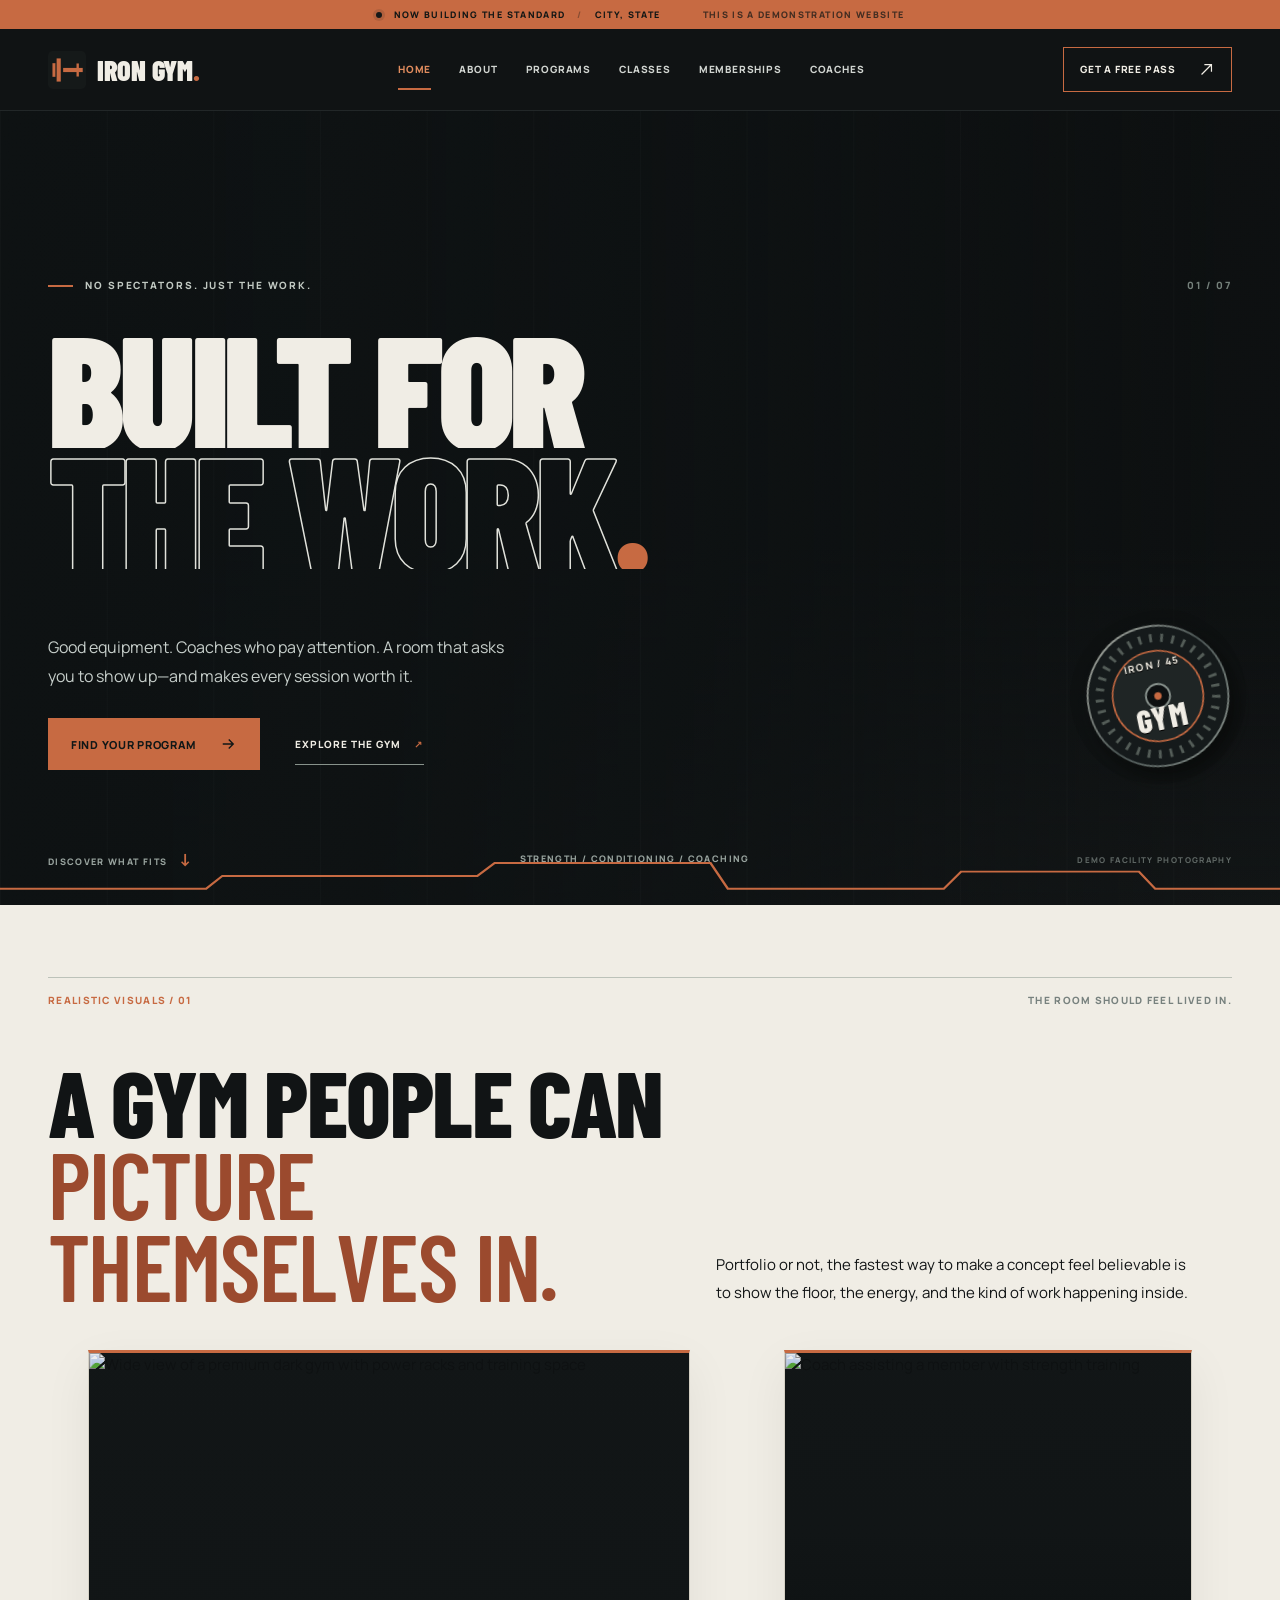
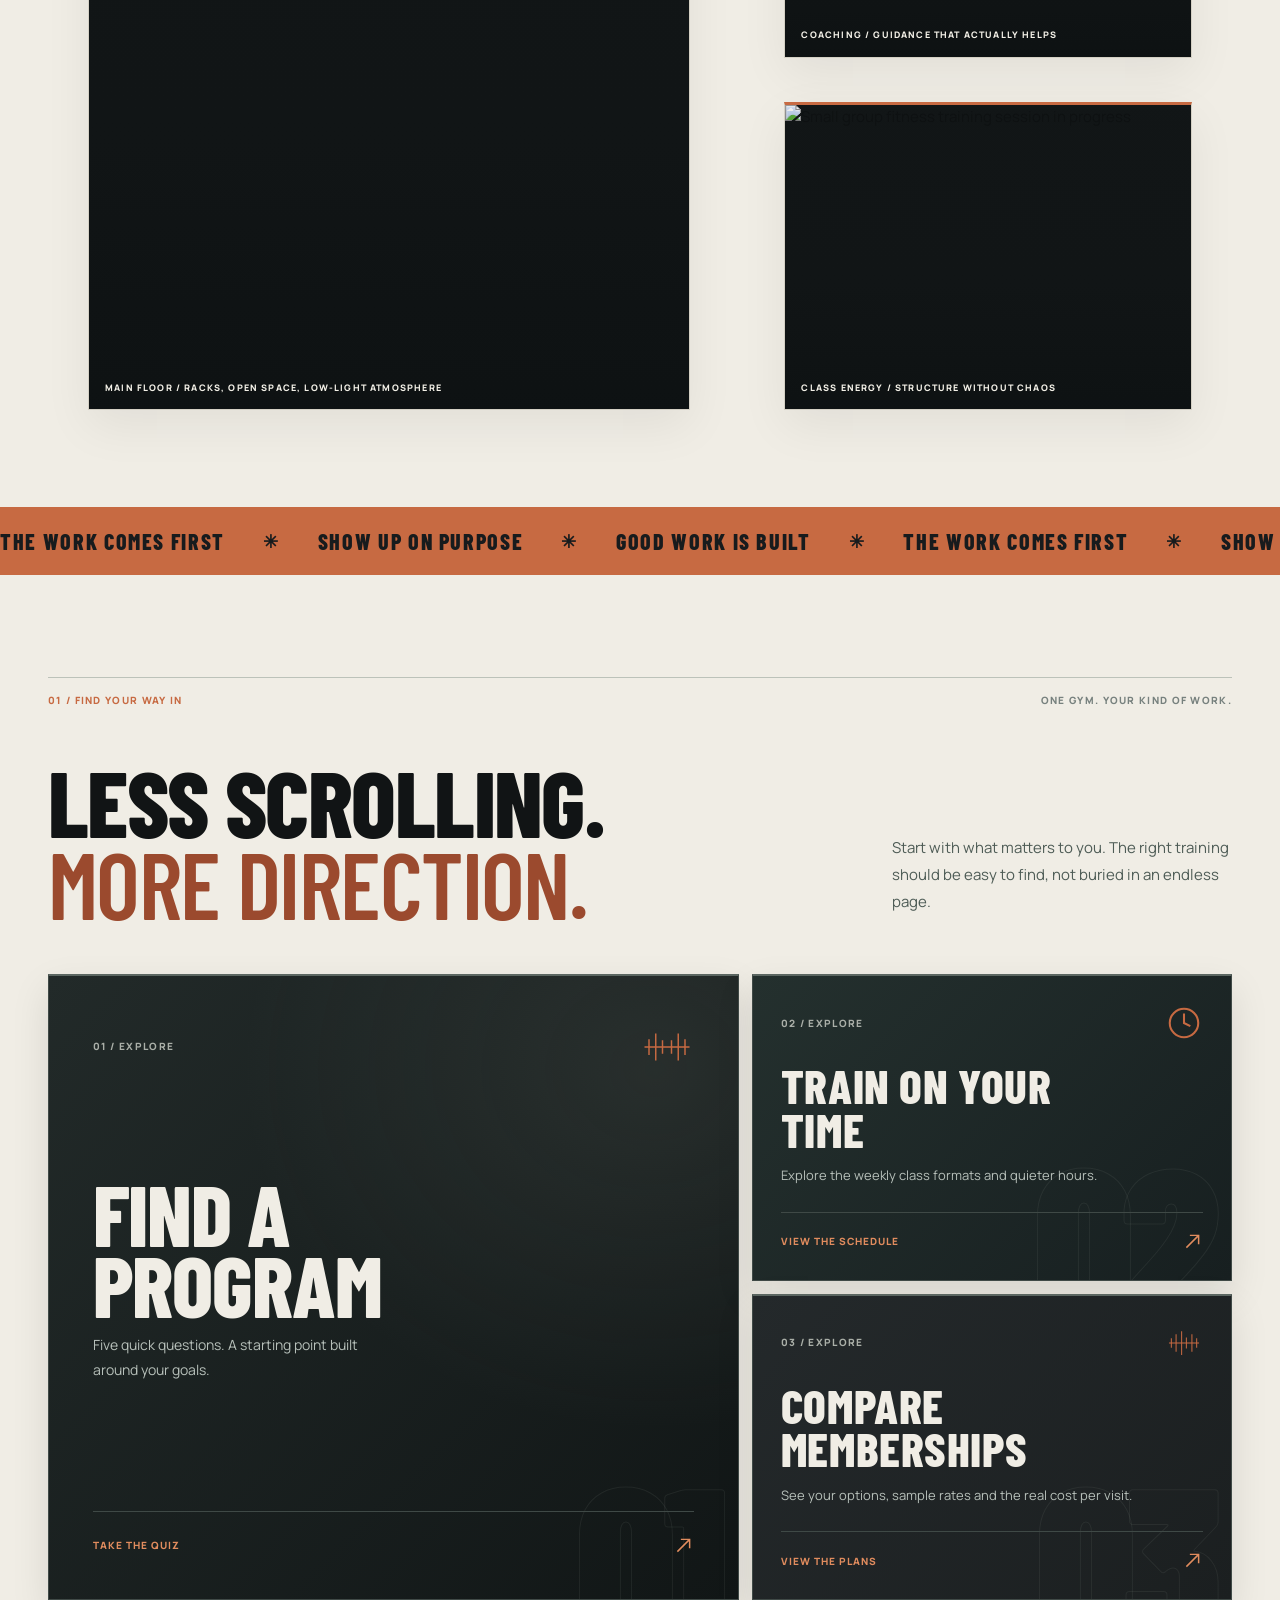
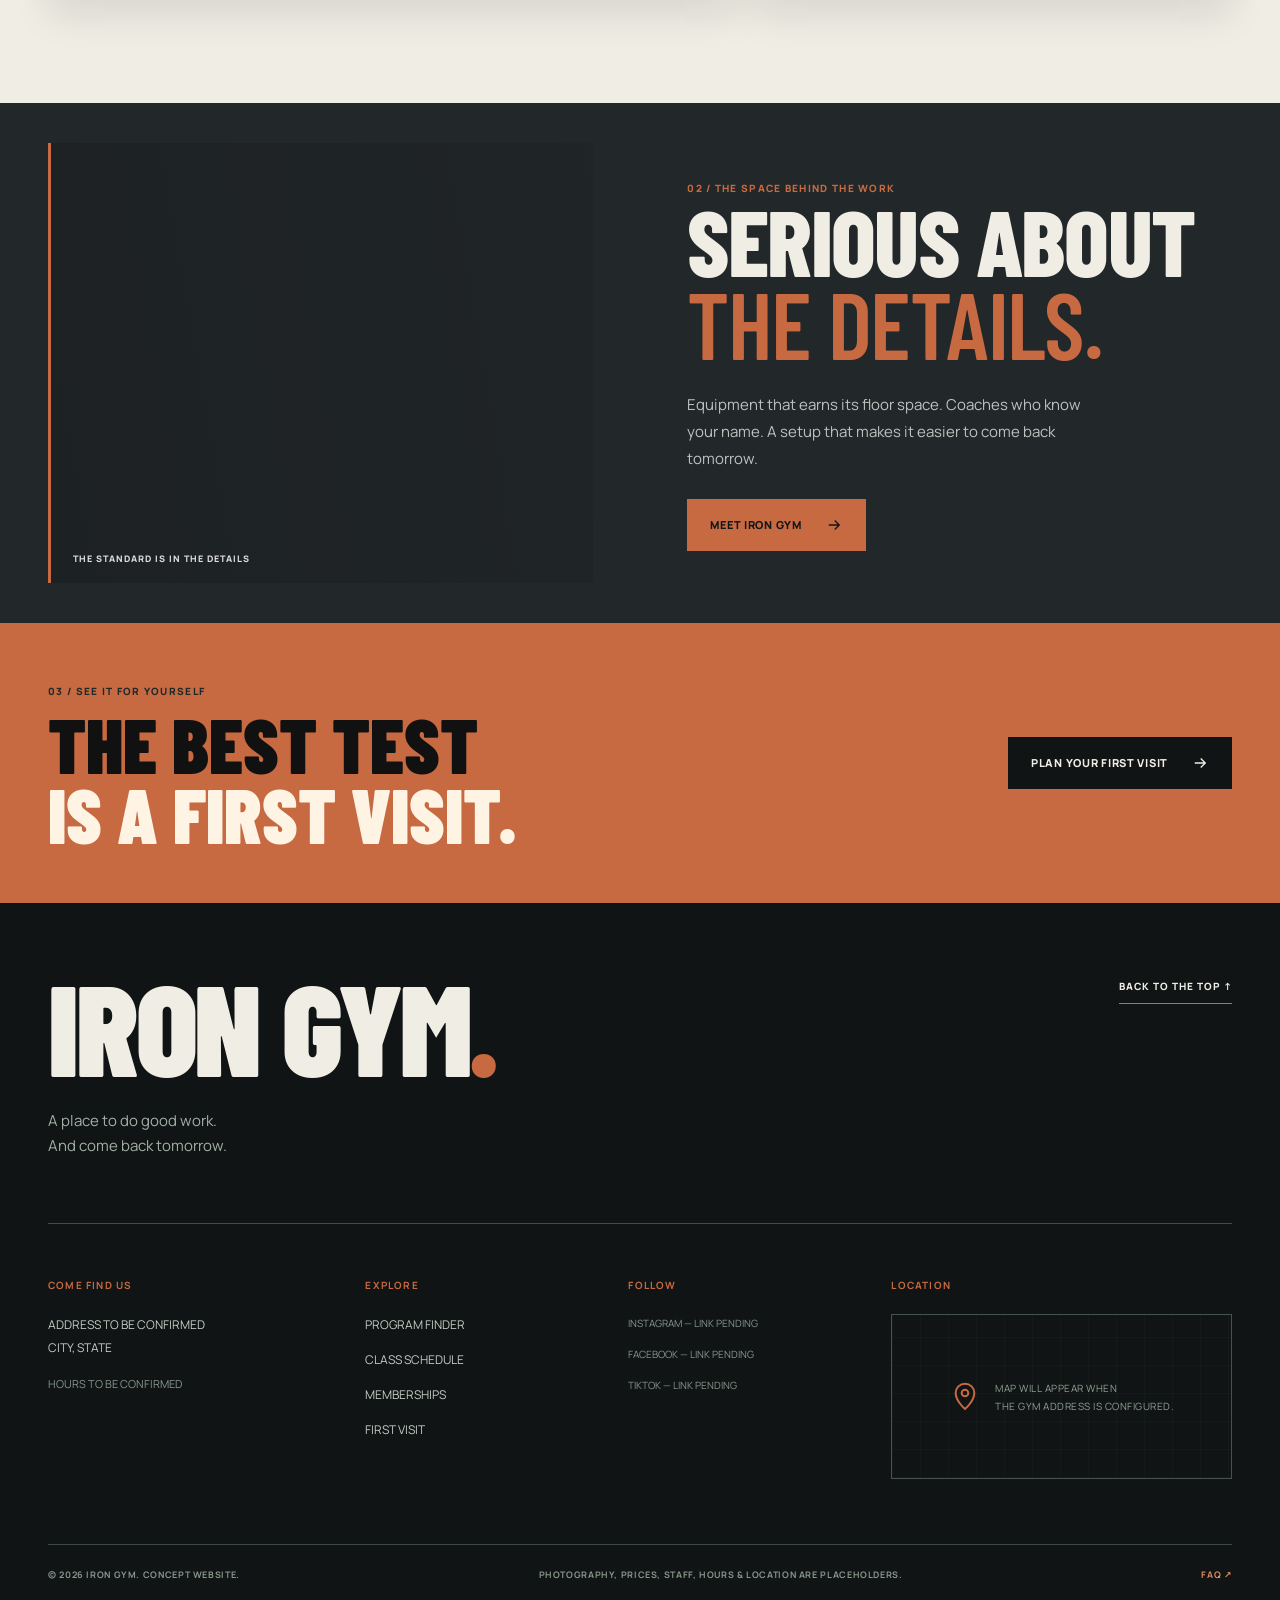
==== commit 491afefb: "Add real gym photography and editorial photo galleries" ====
--- a/index.html
+++ b/index.html
@@ -58,7 +58,7 @@
 
   <main id="main">
 <section class="hero" aria-labelledby="hero-title">
-      <div class="hero-photo" role="img" aria-label="Atmospheric strength training facility image. Placeholder; replace with genuine Iron Gym photography."></div>
+      <div class="hero-photo" role="img" aria-label="Atmospheric demo photography of a premium strength training gym floor with black steel racks and dramatic lighting."></div>
       <div class="hero-noise"></div><div class="hero-grid"></div>
       <div class="shell hero-content">
         <div class="hero-eyebrow"><span class="tiny-dash"></span> NO SPECTATORS. JUST THE WORK. <span class="hero-count">01 / 07</span></div>
@@ -81,12 +81,36 @@
         <a href="memberships.html" id="saved-path-action">VIEW YOUR PLAN <svg aria-hidden="true"><use href="#i-arrow"/></svg></a>
         <button type="button" id="forget-path" aria-label="Forget my saved training path on this device">CLEAR ×</button>
       </div>
-      <div class="hero-bottom shell"><span>DISCOVER WHAT FITS <span class="scroll-down">↓</span></span><span>STRENGTH / CONDITIONING / COACHING</span><span class="hero-image-label">IMAGE PLACEHOLDER — REPLACE WITH FACILITY PHOTO</span></div>
+      <div class="hero-bottom shell"><span>DISCOVER WHAT FITS <span class="scroll-down">↓</span></span><span>STRENGTH / CONDITIONING / COACHING</span><span class="hero-image-label">DEMO FACILITY PHOTOGRAPHY</span></div>
       <svg class="forge-stroke hero-stroke" viewBox="0 0 1180 64" preserveAspectRatio="none" aria-hidden="true"><path d="M0 44H190L205 29H440L456 14H655L671 44H870L886 24H1050L1065 44H1180"/></svg>
+    </section>
+
+    <section class="section section-bone photo-showcase" aria-labelledby="showcase-title">
+      <div class="shell">
+        <div class="section-kicker" data-reveal><span>REALISTIC VISUALS / 01</span><span>THE ROOM SHOULD FEEL LIVED IN.</span></div>
+        <div class="photo-showcase-head" data-reveal>
+          <h2 class="display-heading" id="showcase-title">A GYM PEOPLE CAN<br><em>PICTURE THEMSELVES IN.</em></h2>
+          <p>Portfolio or not, the fastest way to make a concept feel believable is to show the floor, the energy, and the kind of work happening inside.</p>
+        </div>
+        <div class="photo-grid" data-reveal>
+          <figure class="photo-card photo-card-large">
+            <img src="https://images.unsplash.com/photo-1534438327276-14e5300c3a48?auto=format&fit=crop&w=1600&q=80" alt="Wide view of a premium dark gym with power racks and training space" width="1600" height="1000" loading="eager" decoding="async">
+            <figcaption>MAIN FLOOR / RACKS, OPEN SPACE, LOW-LIGHT ATMOSPHERE</figcaption>
+          </figure>
+          <figure class="photo-card">
+            <img src="https://images.unsplash.com/photo-1517838277536-f5f99be501cd?auto=format&fit=crop&w=1200&q=80" alt="Coach assisting a member with strength training" width="1200" height="900" loading="lazy" decoding="async">
+            <figcaption>COACHING / GUIDANCE THAT ACTUALLY HELPS</figcaption>
+          </figure>
+          <figure class="photo-card">
+            <img src="https://images.unsplash.com/photo-1571019613914-85f342c55f55?auto=format&fit=crop&w=1200&q=80" alt="Small group fitness training session in progress" width="1200" height="900" loading="lazy" decoding="async">
+            <figcaption>CLASS ENERGY / STRUCTURE WITHOUT CHAOS</figcaption>
+          </figure>
+        </div>
+      </div>
     </section><div class="marquee" aria-label="Strong bodies, strong habits, strong community"><div class="marquee-track" aria-hidden="true"><span>THE WORK COMES FIRST</span><b>✳</b><span>SHOW UP ON PURPOSE</span><b>✳</b><span>GOOD WORK IS BUILT</span><b>✳</b><span>THE WORK COMES FIRST</span><b>✳</b><span>SHOW UP ON PURPOSE</span><b>✳</b></div></div><section class="section section-bone gateway-section" id="explore" aria-labelledby="gateway-title"><div class="shell">
  <div class="section-kicker"><span>01 / FIND YOUR WAY IN</span><span>ONE GYM. YOUR KIND OF WORK.</span></div>
  <div class="gateway-heading" data-reveal><h2 class="display-heading" id="gateway-title">LESS SCROLLING.<br><em>MORE DIRECTION.</em></h2><p>Start with what matters to you. The right training should be easy to find, not buried in an endless page.</p></div>
- <div class="gateway-grid"><a class="gateway-card gateway-card-featured" data-index="01" href="programs.html" data-reveal><span class="gateway-top"><span>01 / EXPLORE</span><svg aria-hidden="true"><use href="#i-strength"/></svg></span><strong>FIND A PROGRAM</strong><p>Five quick questions. A starting point built around your goals.</p><span class="gateway-bottom">TAKE THE QUIZ <svg aria-hidden="true"><use href="#i-diagonal"/></svg></span></a><a class="gateway-card gateway-card-classes" data-index="02" href="classes.html" data-reveal><span class="gateway-top"><span>02 / EXPLORE</span><svg aria-hidden="true"><use href="#i-clock"/></svg></span><strong>TRAIN ON YOUR TIME</strong><p>Explore the weekly class formats and quieter hours.</p><span class="gateway-bottom">VIEW THE SCHEDULE <svg aria-hidden="true"><use href="#i-diagonal"/></svg></span></a><a class="gateway-card gateway-card-memberships" data-index="03" href="memberships.html" data-reveal><span class="gateway-top"><span>03 / EXPLORE</span><svg aria-hidden="true"><use href="#i-plates"/></svg></span><strong>COMPARE MEMBERSHIPS</strong><p>See your options, sample rates and the real cost per visit.</p><span class="gateway-bottom">VIEW THE PLANS <svg aria-hidden="true"><use href="#i-diagonal"/></svg></span></a></div></div></section><section class="home-feature" aria-labelledby="home-feature-title"><div class="shell home-feature-inner"><div class="home-feature-art" role="img" aria-label="Concept illustration of an industrial strength training area; replace with real facility imagery"><span>THE STANDARD IS IN THE DETAILS</span></div><div class="home-feature-copy" data-reveal><span class="eyebrow">02 / THE SPACE BEHIND THE WORK</span><h2 class="display-heading" id="home-feature-title">SERIOUS ABOUT<br><em>THE DETAILS.</em></h2><p>Equipment that earns its floor space. Coaches who know your name. A setup that makes it easier to come back tomorrow.</p><a class="button button-copper" href="about.html">MEET IRON GYM <svg aria-hidden="true"><use href="#i-arrow"/></svg></a></div></div></section><section class="home-final" aria-labelledby="home-final-title"><div class="shell home-final-inner" data-reveal><div><span class="eyebrow">03 / SEE IT FOR YOURSELF</span><h2 id="home-final-title">THE BEST TEST<br><em>IS A FIRST VISIT.</em></h2></div><a class="button button-dark" href="visit.html">PLAN YOUR FIRST VISIT <svg aria-hidden="true"><use href="#i-arrow"/></svg></a></div></section>
+ <div class="gateway-grid"><a class="gateway-card gateway-card-featured" data-index="01" href="programs.html" data-reveal><span class="gateway-top"><span>01 / EXPLORE</span><svg aria-hidden="true"><use href="#i-strength"/></svg></span><strong>FIND A PROGRAM</strong><p>Five quick questions. A starting point built around your goals.</p><span class="gateway-bottom">TAKE THE QUIZ <svg aria-hidden="true"><use href="#i-diagonal"/></svg></span></a><a class="gateway-card gateway-card-classes" data-index="02" href="classes.html" data-reveal><span class="gateway-top"><span>02 / EXPLORE</span><svg aria-hidden="true"><use href="#i-clock"/></svg></span><strong>TRAIN ON YOUR TIME</strong><p>Explore the weekly class formats and quieter hours.</p><span class="gateway-bottom">VIEW THE SCHEDULE <svg aria-hidden="true"><use href="#i-diagonal"/></svg></span></a><a class="gateway-card gateway-card-memberships" data-index="03" href="memberships.html" data-reveal><span class="gateway-top"><span>03 / EXPLORE</span><svg aria-hidden="true"><use href="#i-plates"/></svg></span><strong>COMPARE MEMBERSHIPS</strong><p>See your options, sample rates and the real cost per visit.</p><span class="gateway-bottom">VIEW THE PLANS <svg aria-hidden="true"><use href="#i-diagonal"/></svg></span></a></div></div></section><section class="home-feature" aria-labelledby="home-feature-title"><div class="shell home-feature-inner"><div class="home-feature-art" role="img" aria-label="Demo photography of a premium gym training floor with racks, barbells and strength equipment"><span>THE STANDARD IS IN THE DETAILS</span></div><div class="home-feature-copy" data-reveal><span class="eyebrow">02 / THE SPACE BEHIND THE WORK</span><h2 class="display-heading" id="home-feature-title">SERIOUS ABOUT<br><em>THE DETAILS.</em></h2><p>Equipment that earns its floor space. Coaches who know your name. A setup that makes it easier to come back tomorrow.</p><a class="button button-copper" href="about.html">MEET IRON GYM <svg aria-hidden="true"><use href="#i-arrow"/></svg></a></div></div></section><section class="home-final" aria-labelledby="home-final-title"><div class="shell home-final-inner" data-reveal><div><span class="eyebrow">03 / SEE IT FOR YOURSELF</span><h2 id="home-final-title">THE BEST TEST<br><em>IS A FIRST VISIT.</em></h2></div><a class="button button-dark" href="visit.html">PLAN YOUR FIRST VISIT <svg aria-hidden="true"><use href="#i-arrow"/></svg></a></div></section>
 </main>
 
   <footer class="site-footer" id="contact"><div class="shell"><div class="footer-head"><div><a class="footer-logo" href="index.html">IRON GYM<span>.</span></a><p>A place to do good work.<br>And come back tomorrow.</p></div><a class="footer-top" href="#top">BACK TO THE TOP ↑</a></div><div class="footer-columns"><div><h3>COME FIND US</h3><p id="footer-address">ADDRESS TO BE CONFIRMED<br>CITY, STATE</p><div class="footer-hours" id="footer-hours">HOURS TO BE CONFIRMED</div></div><div><h3>EXPLORE</h3><a href="programs.html">PROGRAM FINDER</a><a href="classes.html">CLASS SCHEDULE</a><a href="memberships.html">MEMBERSHIPS</a><a href="visit.html#first-visit">FIRST VISIT</a></div><div><h3>FOLLOW</h3><span class="footer-placeholder">INSTAGRAM — LINK PENDING</span><span class="footer-placeholder">FACEBOOK — LINK PENDING</span><span class="footer-placeholder">TIKTOK — LINK PENDING</span></div><div class="footer-map"><h3>LOCATION</h3><div id="map-container" class="map-placeholder"><svg><use href="#i-location"/></svg><span>MAP WILL APPEAR WHEN<br>THE GYM ADDRESS IS CONFIGURED.</span></div></div></div><div class="footer-bottom"><span>© <span id="copyright-year">2026</span> IRON GYM. CONCEPT WEBSITE.</span><span>PHOTOGRAPHY, PRICES, STAFF, HOURS & LOCATION ARE PLACEHOLDERS.</span><a href="memberships.html#faq">FAQ ↗</a></div></div></footer>
--- a/styles.css
+++ b/styles.css
@@ -84,7 +84,7 @@
 /* HERO */
 .hero{position:relative;min-height:min(780px,calc(100svh - var(--header-height) - 29px));height:auto;display:flex;flex-direction:column;justify-content:center;overflow:hidden;background:#0b0e0f;isolation:isolate}
 .hero-photo,.hero-noise,.hero-grid{position:absolute;inset:0;pointer-events:none}
-.hero-photo{background:linear-gradient(90deg,#0d1112 0%,#0d1112f2 27%,#0d1112be 55%,#10131339 95%),linear-gradient(0deg,#111415 0%,transparent 45%),url('assets/hero-room.svg') 70% 45%/cover no-repeat;z-index:-3}
+.hero-photo{background:linear-gradient(90deg,#0d1112 0%,#0d1112f2 27%,#0d1112be 55%,#10131339 95%),linear-gradient(0deg,#111415 0%,transparent 45%),url('https://images.unsplash.com/photo-1534438327276-14e5300c3a48?auto=format&fit=crop&w=1800&q=80') 70% 45%/cover no-repeat;z-index:-3}
 .hero-noise{z-index:-1;opacity:.28;background-image:url('assets/grain.svg');mix-blend-mode:overlay}
 .hero-grid{z-index:-2;background-image:linear-gradient(90deg,#77817e13 1px,transparent 1px);background-size:calc(100%/12) 100%;opacity:.5}
 .hero-content{padding-top:clamp(100px,13vw,178px);padding-bottom:135px;z-index:2}
@@ -111,7 +111,7 @@
 .why-top>p{max-width:350px;font-size:15px;line-height:1.85;color:#53615d;margin:0 0 10px}
 .standard-layout{display:grid;grid-template-columns:1.06fr 1fr;gap:7.5%;align-items:stretch}
 .standard-visual{min-height:465px;position:relative;background:#171b1d;overflow:hidden}
-.standard-visual-image{position:absolute;inset:0;background:linear-gradient(0deg,#0d1112dd,#0d11122a 55%,#0d111226),url('assets/training-room.svg') 50% 50%/cover}
+.standard-visual-image{position:absolute;inset:0;background:linear-gradient(0deg,#0d1112dd,#0d11122a 55%,#0d111226),url('https://images.unsplash.com/photo-1540497077202-7c8a3999166f?auto=format&fit=crop&w=1400&q=80') 50% 50%/cover}
 .standard-overlay{position:absolute;left:27px;right:27px;bottom:31px;display:flex;justify-content:space-between;align-items:center;font-size:11px;font-weight:800;letter-spacing:.12em;color:#f0ede5}
 .standard-overlay b{color:var(--copper);font-size:10px}
 .image-placeholder-tag{position:absolute;top:20px;left:20px;padding:6px 9px;background:#0d1112ab;color:#c1c9c2;letter-spacing:.1em;font-size:8px;font-weight:800}
@@ -352,7 +352,7 @@
  .display-heading{font-size:clamp(55px,12vw,88px)}
  .section-intro,.why-top{display:block;margin-bottom:34px}.section-intro p,.why-top>p{margin:22px 0 0;max-width:530px}
  .hero{min-height:700px;min-height:min(760px,calc(100svh - 94px));min-height:max(630px,calc(100svh - 94px))}
- .hero-photo{background:linear-gradient(90deg,#0d1112e8 0%,#0d1112b8 40%,#0d111270 100%),linear-gradient(0deg,#111415,transparent 50%),url('assets/hero-room.svg') 62% center/cover}
+ .hero-photo{background:linear-gradient(90deg,#0d1112e8 0%,#0d1112b8 40%,#0d111270 100%),linear-gradient(0deg,#111415,transparent 50%),url('https://images.unsplash.com/photo-1534438327276-14e5300c3a48?auto=format&fit=crop&w=1400&q=80') 62% center/cover}
  .hero-content{padding-top:90px;padding-bottom:130px}
  .hero h1{font-size:clamp(72px,15.5vw,128px)}.hero-eyebrow{font-size:8px;margin-bottom:30px;letter-spacing:.13em}
  .hero-lower{margin-top:43px}.hero-copy p{font-size:14px;max-width:390px}.hero-stamp{display:none}.hero-bottom{font-size:8px;bottom:25px}.hero-bottom>span:nth-child(2),.hero-image-label{display:none}
@@ -501,7 +501,7 @@
 .gateway-bottom{margin-top:auto;border-top:1px solid #3f4946;padding-top:18px;display:flex;align-items:center;justify-content:space-between;color:var(--copper-bright);font-size:10px;letter-spacing:.1em;font-weight:800}
 .home-feature{background:var(--slate);color:var(--bone)}
 .home-feature-inner{display:grid;grid-template-columns:1fr 1fr;gap:8%;align-items:center;min-height:520px}
-.home-feature-art{min-height:440px;position:relative;background:linear-gradient(80deg,#14171961,#12161722),url('assets/training-room.svg') center/cover no-repeat;border-left:3px solid var(--copper)}
+.home-feature-art{min-height:440px;position:relative;background:linear-gradient(80deg,#14171961,#12161722),url('https://images.unsplash.com/photo-1540497077202-7c8a3999166f?auto=format&fit=crop&w=1400&q=80') center/cover no-repeat;border-left:3px solid var(--copper)}
 .home-feature-art>span{position:absolute;bottom:16px;left:22px;font-size:9px;font-weight:800;letter-spacing:.11em;color:#ddd}
 .home-feature-copy{padding-block:65px}.home-feature-copy p{max-width:420px;color:#bac4be;line-height:1.8;margin:27px 0}
 .home-final{background:var(--copper);color:#111;overflow:hidden;padding:55px 0}
@@ -592,4 +592,15 @@
 @media(prefers-reduced-motion:reduce){
  .gateway-card,.gateway-card::after,.quiz-milestone,.forecast-bar{transition:none!important}
  .gateway-card:hover,.gateway-card:focus-visible,.forecast-bar:hover,.forecast-bar:focus-visible{transform:none}
-}+}
+
+
+/* -----------------------------------------------------------
+   PORTFOLIO PHOTOGRAPHY UPGRADE
+   Add believable gym imagery so the concept feels like a real brand.
+   ----------------------------------------------------------- */
+.photo-showcase{padding-top:72px;padding-bottom:82px}.photo-showcase-head{display:grid;grid-template-columns:minmax(0,1.1fr) minmax(280px,.9fr);gap:38px;align-items:end;margin-bottom:28px}.photo-showcase-head p{max-width:480px;color:var(--slate-ink);line-height:1.85;margin:0}
+.photo-grid,.about-gallery{display:grid;grid-template-columns:1.4fr 1fr;gap:14px}.photo-card,.gallery-shot{position:relative;overflow:hidden;background:#121617;border:1px solid #d4d0c4;border-top:3px solid var(--copper);min-height:280px;box-shadow:0 16px 45px #0c0f1010}.photo-card-large,.gallery-shot-wide{grid-row:span 2;min-height:576px}.photo-card img,.gallery-shot img{width:100%;height:100%;object-fit:cover;filter:saturate(.94) contrast(1.03)}
+.photo-card::after,.gallery-shot::after{content:'';position:absolute;inset:0;background:linear-gradient(0deg,#0d1112da 0%,#0d111236 40%,#0d111212 100%);pointer-events:none}.photo-card figcaption,.gallery-shot figcaption{position:absolute;left:16px;right:16px;bottom:14px;z-index:1;color:#f4f1e8;font-size:9px;font-weight:800;letter-spacing:.13em;line-height:1.6;text-transform:uppercase}.about-gallery{margin:26px 0 34px}.gallery-shot{min-height:260px}
+@media(max-width:900px){.photo-showcase-head,.photo-grid,.about-gallery{grid-template-columns:1fr}.photo-card-large,.gallery-shot-wide{grid-row:auto;min-height:370px}}
+@media(max-width:760px){.photo-showcase{padding-top:58px;padding-bottom:66px}.photo-showcase-head{gap:18px}.photo-card,.gallery-shot{min-height:240px}.photo-card-large,.gallery-shot-wide{min-height:290px}.photo-card figcaption,.gallery-shot figcaption{left:12px;right:12px;bottom:12px;font-size:8px}}
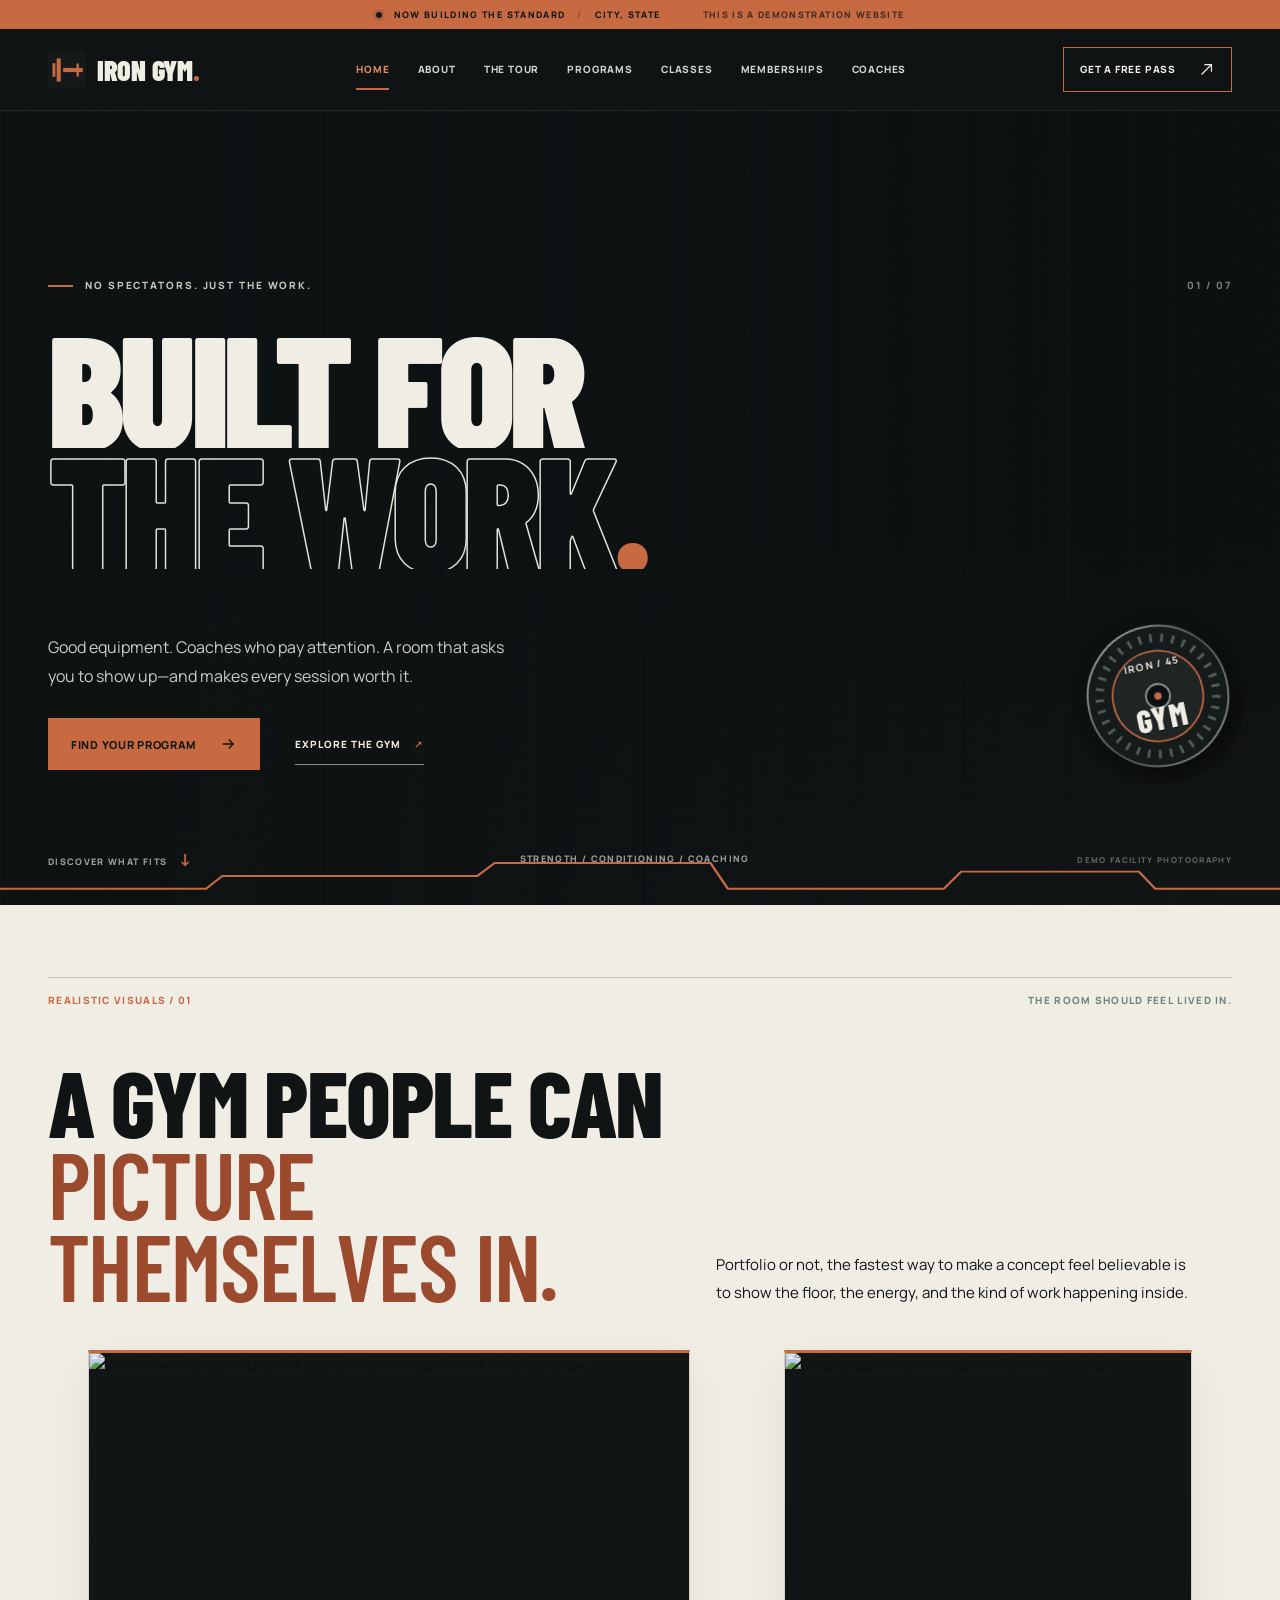
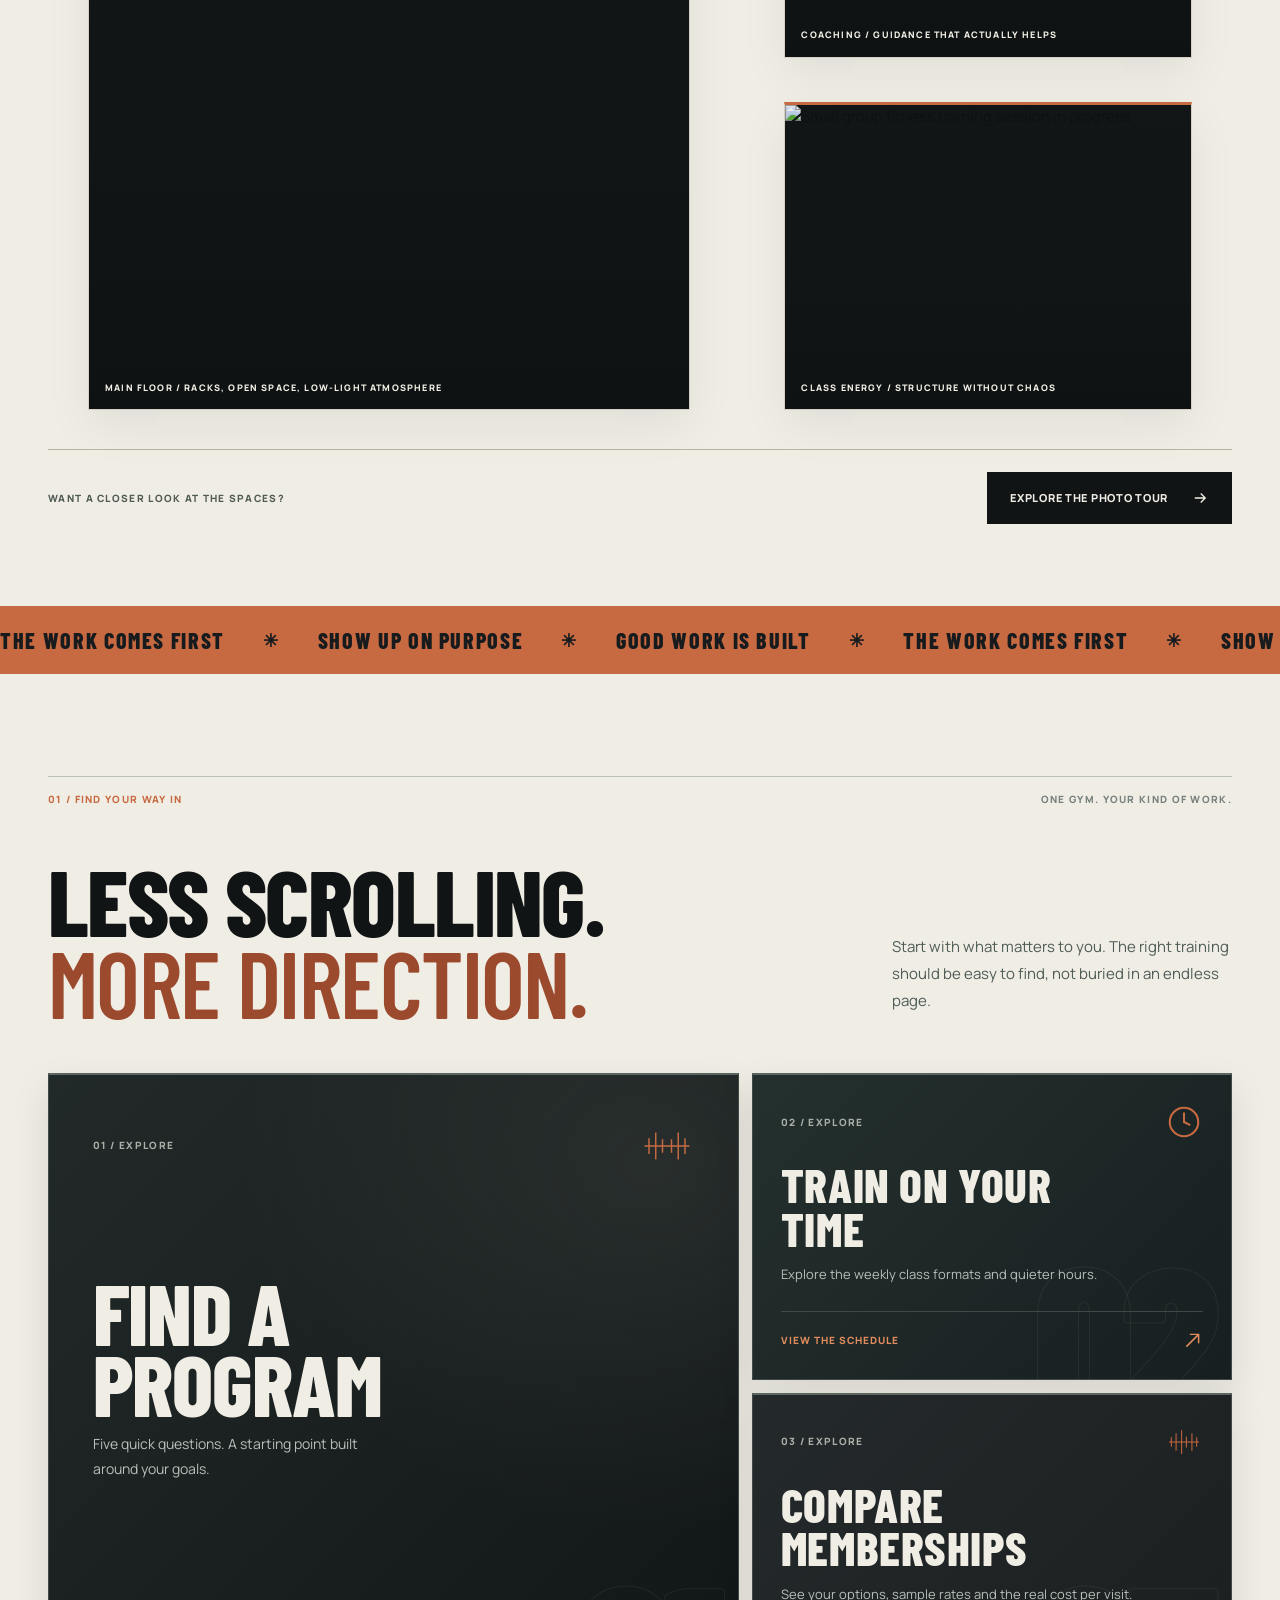
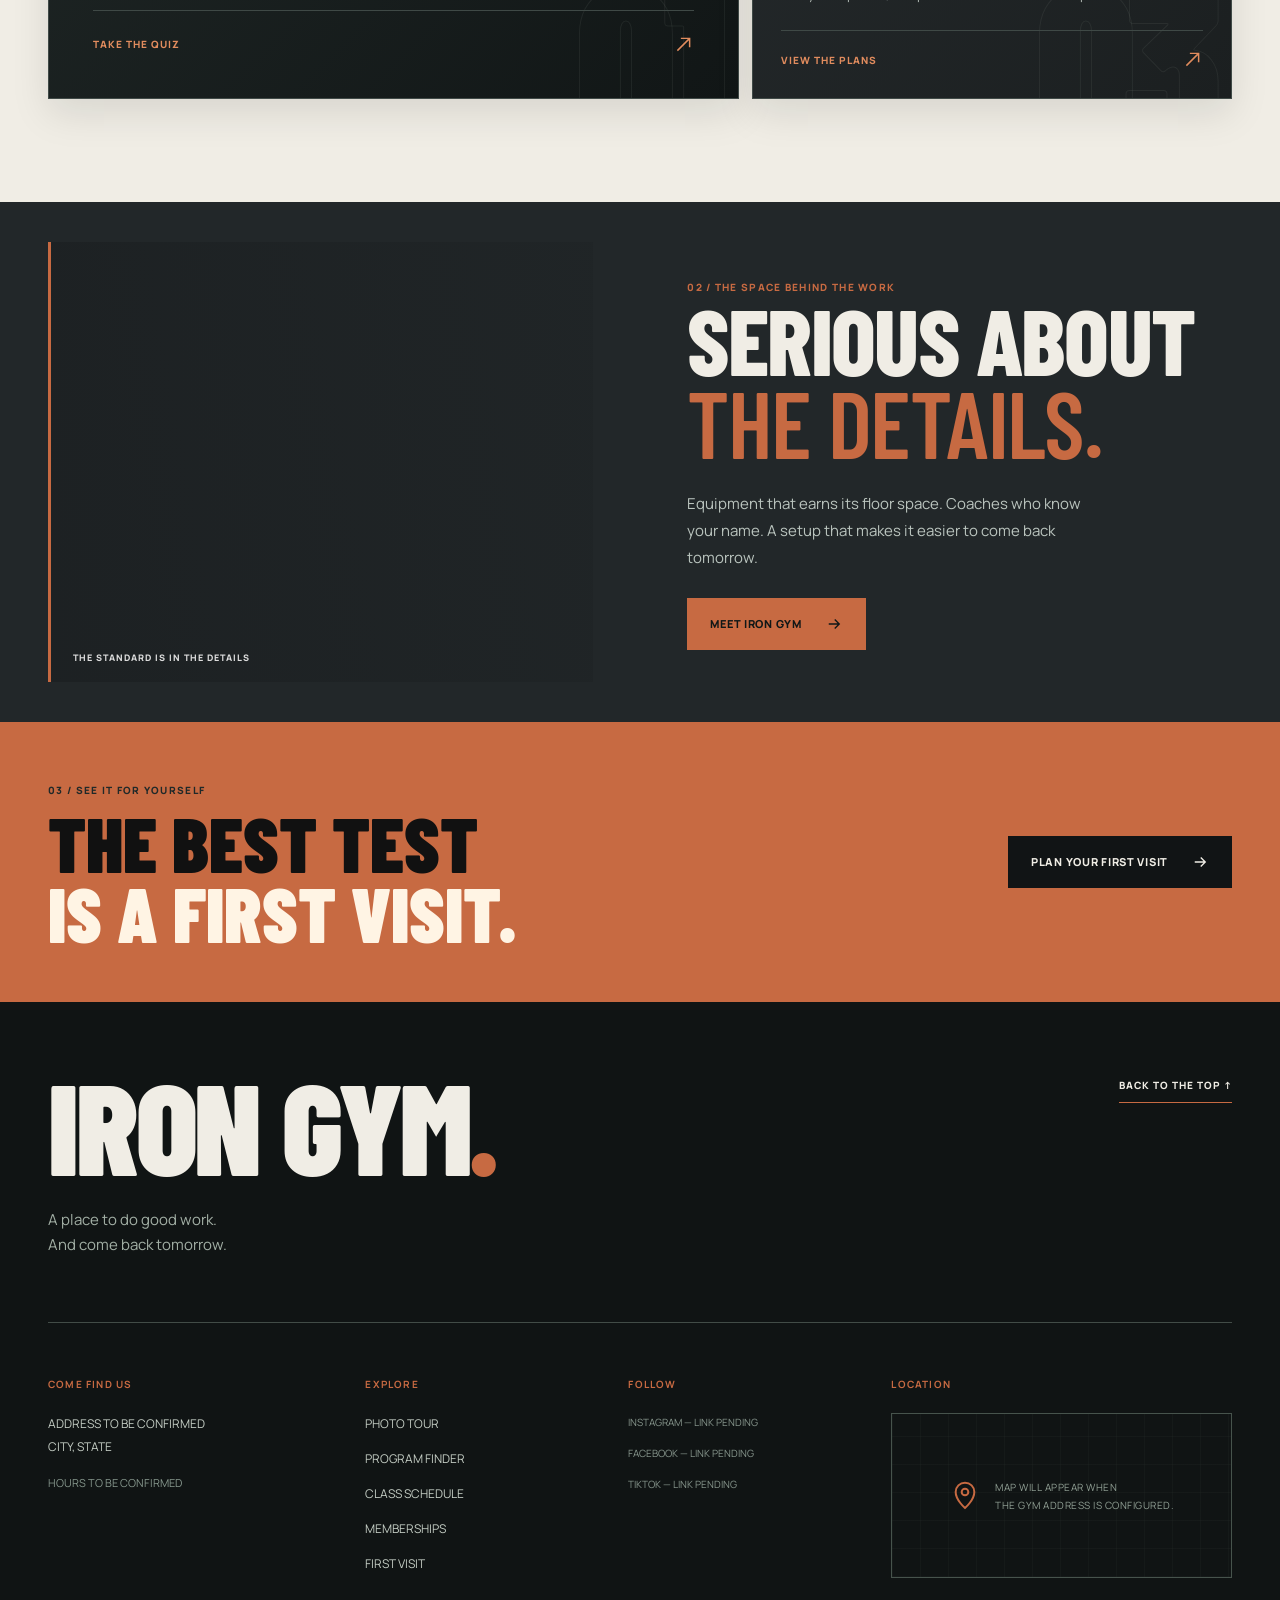
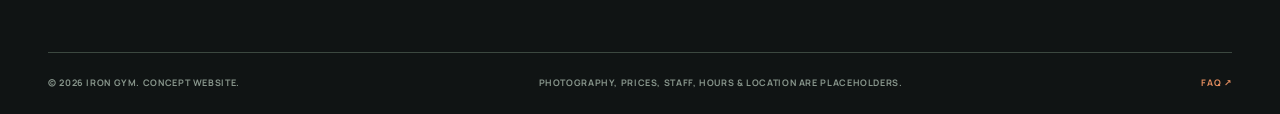
==== commit f18553a4: "Build five-stop virtual gym photo tour with responsive navigation" ====
--- a/index.html
+++ b/index.html
@@ -50,10 +50,10 @@
         <img src="assets/iron-mark.svg" alt="" width="36" height="36">
         <span>IRON<span class="brand-space"> </span>GYM<span class="wordmark-period">.</span></span>
       </a>
-      <nav class="desktop-nav" aria-label="Main navigation"><a href="index.html" aria-current="page">HOME</a><a href="about.html">ABOUT</a><a href="programs.html">PROGRAMS</a><a href="classes.html">CLASSES</a><a href="memberships.html">MEMBERSHIPS</a><a href="coaches.html">COACHES</a></nav>
+      <nav class="desktop-nav" aria-label="Main navigation"><a href="index.html" aria-current="page">HOME</a><a href="about.html">ABOUT</a><a href="tour.html">THE TOUR</a><a href="programs.html">PROGRAMS</a><a href="classes.html">CLASSES</a><a href="memberships.html">MEMBERSHIPS</a><a href="coaches.html">COACHES</a></nav>
       <div class="header-actions"><a class="header-pass" href="visit.html#free-pass">GET A FREE PASS <svg><use href="#i-diagonal"/></svg></a><button id="menu-toggle" class="menu-toggle" aria-label="Open navigation" aria-controls="mobile-nav" aria-expanded="false"><span></span><span></span><span></span></button></div>
     </div>
-    <nav id="mobile-nav" class="mobile-nav" aria-label="Mobile navigation" hidden><a href="index.html" aria-current="page">HOME <span>01</span></a><a href="about.html">ABOUT <span>02</span></a><a href="programs.html">PROGRAMS <span>03</span></a><a href="classes.html">CLASSES <span>04</span></a><a href="memberships.html">MEMBERSHIPS <span>05</span></a><a href="coaches.html">COACHES <span>06</span></a><a href="visit.html">FREE DAY PASS <span>07</span></a></nav>
+    <nav id="mobile-nav" class="mobile-nav" aria-label="Mobile navigation" hidden><a href="index.html" aria-current="page">HOME <span>01</span></a><a href="about.html">ABOUT <span>02</span></a><a href="tour.html">PHOTO TOUR <span>03</span></a><a href="programs.html">PROGRAMS <span>04</span></a><a href="classes.html">CLASSES <span>05</span></a><a href="memberships.html">MEMBERSHIPS <span>06</span></a><a href="coaches.html">COACHES <span>07</span></a><a href="visit.html">FREE DAY PASS <span>08</span></a></nav>
   </header>
 
   <main id="main">
@@ -63,7 +63,7 @@
       <div class="shell hero-content">
         <div class="hero-eyebrow"><span class="tiny-dash"></span> NO SPECTATORS. JUST THE WORK. <span class="hero-count">01 / 07</span></div>
         <h1 id="hero-title"><span class="hero-line hero-line-one">BUILT FOR</span><span class="hero-outline hero-line hero-line-two">THE WORK<span class="copper-dot">.</span></span></h1>
-        <div class="hero-lower"><div class="hero-copy"><p>Good equipment. Coaches who pay attention. A room that asks you to show up—and makes every session worth it.</p><div class="hero-ctas"><a class="button button-copper" href="programs.html">FIND YOUR PROGRAM <svg><use href="#i-arrow"/></svg></a><a class="text-link" href="about.html">EXPLORE THE GYM <span>↗</span></a></div></div><div class="hero-stamp" aria-label="Iron Gym custom weight-plate insignia: built for the work">
+        <div class="hero-lower"><div class="hero-copy"><p>Good equipment. Coaches who pay attention. A room that asks you to show up—and makes every session worth it.</p><div class="hero-ctas"><a class="button button-copper" href="programs.html">FIND YOUR PROGRAM <svg><use href="#i-arrow"/></svg></a><a class="text-link" href="tour.html">EXPLORE THE GYM <span>↗</span></a></div></div><div class="hero-stamp" aria-label="Iron Gym custom weight-plate insignia: built for the work">
             <svg class="plate-mark" viewBox="0 0 160 160" aria-hidden="true" focusable="false">
               <defs><linearGradient id="plate-steel" x1="0" y1="0" x2="1" y2="1"><stop offset="0" stop-color="#b4b7ae"/><stop offset=".5" stop-color="#4c5655"/><stop offset="1" stop-color="#929b95"/></linearGradient></defs>
               <circle cx="80" cy="80" r="76" fill="#151a1b" stroke="url(#plate-steel)" stroke-width="2"/>
@@ -106,6 +106,7 @@
             <figcaption>CLASS ENERGY / STRUCTURE WITHOUT CHAOS</figcaption>
           </figure>
         </div>
+        <div class="photo-showcase-link" data-reveal><span>WANT A CLOSER LOOK AT THE SPACES?</span><a href="tour.html" class="button button-dark">EXPLORE THE PHOTO TOUR <svg aria-hidden="true"><use href="#i-arrow"/></svg></a></div>
       </div>
     </section><div class="marquee" aria-label="Strong bodies, strong habits, strong community"><div class="marquee-track" aria-hidden="true"><span>THE WORK COMES FIRST</span><b>✳</b><span>SHOW UP ON PURPOSE</span><b>✳</b><span>GOOD WORK IS BUILT</span><b>✳</b><span>THE WORK COMES FIRST</span><b>✳</b><span>SHOW UP ON PURPOSE</span><b>✳</b></div></div><section class="section section-bone gateway-section" id="explore" aria-labelledby="gateway-title"><div class="shell">
  <div class="section-kicker"><span>01 / FIND YOUR WAY IN</span><span>ONE GYM. YOUR KIND OF WORK.</span></div>
@@ -113,7 +114,7 @@
  <div class="gateway-grid"><a class="gateway-card gateway-card-featured" data-index="01" href="programs.html" data-reveal><span class="gateway-top"><span>01 / EXPLORE</span><svg aria-hidden="true"><use href="#i-strength"/></svg></span><strong>FIND A PROGRAM</strong><p>Five quick questions. A starting point built around your goals.</p><span class="gateway-bottom">TAKE THE QUIZ <svg aria-hidden="true"><use href="#i-diagonal"/></svg></span></a><a class="gateway-card gateway-card-classes" data-index="02" href="classes.html" data-reveal><span class="gateway-top"><span>02 / EXPLORE</span><svg aria-hidden="true"><use href="#i-clock"/></svg></span><strong>TRAIN ON YOUR TIME</strong><p>Explore the weekly class formats and quieter hours.</p><span class="gateway-bottom">VIEW THE SCHEDULE <svg aria-hidden="true"><use href="#i-diagonal"/></svg></span></a><a class="gateway-card gateway-card-memberships" data-index="03" href="memberships.html" data-reveal><span class="gateway-top"><span>03 / EXPLORE</span><svg aria-hidden="true"><use href="#i-plates"/></svg></span><strong>COMPARE MEMBERSHIPS</strong><p>See your options, sample rates and the real cost per visit.</p><span class="gateway-bottom">VIEW THE PLANS <svg aria-hidden="true"><use href="#i-diagonal"/></svg></span></a></div></div></section><section class="home-feature" aria-labelledby="home-feature-title"><div class="shell home-feature-inner"><div class="home-feature-art" role="img" aria-label="Demo photography of a premium gym training floor with racks, barbells and strength equipment"><span>THE STANDARD IS IN THE DETAILS</span></div><div class="home-feature-copy" data-reveal><span class="eyebrow">02 / THE SPACE BEHIND THE WORK</span><h2 class="display-heading" id="home-feature-title">SERIOUS ABOUT<br><em>THE DETAILS.</em></h2><p>Equipment that earns its floor space. Coaches who know your name. A setup that makes it easier to come back tomorrow.</p><a class="button button-copper" href="about.html">MEET IRON GYM <svg aria-hidden="true"><use href="#i-arrow"/></svg></a></div></div></section><section class="home-final" aria-labelledby="home-final-title"><div class="shell home-final-inner" data-reveal><div><span class="eyebrow">03 / SEE IT FOR YOURSELF</span><h2 id="home-final-title">THE BEST TEST<br><em>IS A FIRST VISIT.</em></h2></div><a class="button button-dark" href="visit.html">PLAN YOUR FIRST VISIT <svg aria-hidden="true"><use href="#i-arrow"/></svg></a></div></section>
 </main>
 
-  <footer class="site-footer" id="contact"><div class="shell"><div class="footer-head"><div><a class="footer-logo" href="index.html">IRON GYM<span>.</span></a><p>A place to do good work.<br>And come back tomorrow.</p></div><a class="footer-top" href="#top">BACK TO THE TOP ↑</a></div><div class="footer-columns"><div><h3>COME FIND US</h3><p id="footer-address">ADDRESS TO BE CONFIRMED<br>CITY, STATE</p><div class="footer-hours" id="footer-hours">HOURS TO BE CONFIRMED</div></div><div><h3>EXPLORE</h3><a href="programs.html">PROGRAM FINDER</a><a href="classes.html">CLASS SCHEDULE</a><a href="memberships.html">MEMBERSHIPS</a><a href="visit.html#first-visit">FIRST VISIT</a></div><div><h3>FOLLOW</h3><span class="footer-placeholder">INSTAGRAM — LINK PENDING</span><span class="footer-placeholder">FACEBOOK — LINK PENDING</span><span class="footer-placeholder">TIKTOK — LINK PENDING</span></div><div class="footer-map"><h3>LOCATION</h3><div id="map-container" class="map-placeholder"><svg><use href="#i-location"/></svg><span>MAP WILL APPEAR WHEN<br>THE GYM ADDRESS IS CONFIGURED.</span></div></div></div><div class="footer-bottom"><span>© <span id="copyright-year">2026</span> IRON GYM. CONCEPT WEBSITE.</span><span>PHOTOGRAPHY, PRICES, STAFF, HOURS & LOCATION ARE PLACEHOLDERS.</span><a href="memberships.html#faq">FAQ ↗</a></div></div></footer>
+  <footer class="site-footer" id="contact"><div class="shell"><div class="footer-head"><div><a class="footer-logo" href="index.html">IRON GYM<span>.</span></a><p>A place to do good work.<br>And come back tomorrow.</p></div><a class="footer-top" href="#top">BACK TO THE TOP ↑</a></div><div class="footer-columns"><div><h3>COME FIND US</h3><p id="footer-address">ADDRESS TO BE CONFIRMED<br>CITY, STATE</p><div class="footer-hours" id="footer-hours">HOURS TO BE CONFIRMED</div></div><div><h3>EXPLORE</h3><a href="tour.html">PHOTO TOUR</a><a href="programs.html">PROGRAM FINDER</a><a href="classes.html">CLASS SCHEDULE</a><a href="memberships.html">MEMBERSHIPS</a><a href="visit.html#first-visit">FIRST VISIT</a></div><div><h3>FOLLOW</h3><span class="footer-placeholder">INSTAGRAM — LINK PENDING</span><span class="footer-placeholder">FACEBOOK — LINK PENDING</span><span class="footer-placeholder">TIKTOK — LINK PENDING</span></div><div class="footer-map"><h3>LOCATION</h3><div id="map-container" class="map-placeholder"><svg><use href="#i-location"/></svg><span>MAP WILL APPEAR WHEN<br>THE GYM ADDRESS IS CONFIGURED.</span></div></div></div><div class="footer-bottom"><span>© <span id="copyright-year">2026</span> IRON GYM. CONCEPT WEBSITE.</span><span>PHOTOGRAPHY, PRICES, STAFF, HOURS & LOCATION ARE PLACEHOLDERS.</span><a href="memberships.html#faq">FAQ ↗</a></div></div></footer>
 
   <div class="sticky-mobile-actions" aria-label="Quick actions"><a href="memberships.html" class="mobile-join">VIEW PLANS <svg><use href="#i-arrow"/></svg></a><a href="visit.html#free-pass" class="mobile-pass">FREE PASS <svg><use href="#i-diagonal"/></svg></a></div>
 
--- a/styles.css
+++ b/styles.css
@@ -603,4 +603,38 @@
 .photo-grid,.about-gallery{display:grid;grid-template-columns:1.4fr 1fr;gap:14px}.photo-card,.gallery-shot{position:relative;overflow:hidden;background:#121617;border:1px solid #d4d0c4;border-top:3px solid var(--copper);min-height:280px;box-shadow:0 16px 45px #0c0f1010}.photo-card-large,.gallery-shot-wide{grid-row:span 2;min-height:576px}.photo-card img,.gallery-shot img{width:100%;height:100%;object-fit:cover;filter:saturate(.94) contrast(1.03)}
 .photo-card::after,.gallery-shot::after{content:'';position:absolute;inset:0;background:linear-gradient(0deg,#0d1112da 0%,#0d111236 40%,#0d111212 100%);pointer-events:none}.photo-card figcaption,.gallery-shot figcaption{position:absolute;left:16px;right:16px;bottom:14px;z-index:1;color:#f4f1e8;font-size:9px;font-weight:800;letter-spacing:.13em;line-height:1.6;text-transform:uppercase}.about-gallery{margin:26px 0 34px}.gallery-shot{min-height:260px}
 @media(max-width:900px){.photo-showcase-head,.photo-grid,.about-gallery{grid-template-columns:1fr}.photo-card-large,.gallery-shot-wide{grid-row:auto;min-height:370px}}
-@media(max-width:760px){.photo-showcase{padding-top:58px;padding-bottom:66px}.photo-showcase-head{gap:18px}.photo-card,.gallery-shot{min-height:240px}.photo-card-large,.gallery-shot-wide{min-height:290px}.photo-card figcaption,.gallery-shot figcaption{left:12px;right:12px;bottom:12px;font-size:8px}}+@media(max-width:760px){.photo-showcase{padding-top:58px;padding-bottom:66px}.photo-showcase-head{gap:18px}.photo-card,.gallery-shot{min-height:240px}.photo-card-large,.gallery-shot-wide{min-height:290px}.photo-card figcaption,.gallery-shot figcaption{left:12px;right:12px;bottom:12px;font-size:8px}}
+
+
+/* -------------- EDITORIAL PHOTO TOUR -------------- */
+.tour-header{background:linear-gradient(105deg,#111718ee,#141b1de9 65%,#1d2827ed),url('https://images.unsplash.com/photo-1534438327276-14e5300c3a48?auto=format&fit=crop&w=1600&q=70') center 60%/cover}
+.tour-section{scroll-margin-top:70px;padding-top:clamp(70px,7vw,110px);padding-bottom:clamp(75px,7vw,115px)}
+.tour-intro{display:flex;justify-content:space-between;align-items:end;gap:40px;margin-bottom:36px}
+.tour-intro p{max-width:425px;line-height:1.8;color:#515b58;margin:0 0 4px;font-size:14px}
+.tour-system{display:grid;grid-template-columns:minmax(0,1.63fr) minmax(280px,.72fr);gap:0;border:1px solid #aaa99e;background:#181d1d;box-shadow:0 28px 60px #171e1d22}
+.tour-stage{position:relative;grid-column:1;min-height:510px;overflow:hidden;background:#161b1c}
+.tour-stage img{display:block;position:absolute;inset:0;height:100%;width:100%;object-fit:cover;filter:contrast(1.1) saturate(.8)}
+.tour-stage:after{content:'';position:absolute;inset:0;background:linear-gradient(0deg,#090e0ee5,transparent 32%),linear-gradient(180deg,#0c1010c8,transparent 31%);pointer-events:none}
+.tour-stage-top,.tour-stage-bottom{position:absolute;z-index:1;left:26px;right:26px;display:flex;justify-content:space-between;align-items:center;gap:16px;color:#f5efe6;letter-spacing:.16em;font-size:9px;font-weight:800}
+.tour-stage-top{top:25px}.tour-stage-bottom{bottom:27px;font-size:11px}.tour-stage-bottom b{font:900 25px/.9 var(--display);color:#ee9a6d}
+.tour-stage-index{position:absolute;right:20px;bottom:66px;font:900 clamp(110px,17vw,235px)/.75 var(--display);color:transparent;-webkit-text-stroke:1px #eceae04a;z-index:1;pointer-events:none}
+.tour-description{grid-column:2;display:flex;flex-direction:column;color:#eae9e1;min-width:0;padding:30px;background:linear-gradient(160deg,#262e2c,#131819 80%);border-left:1px solid #4c5751}
+.tour-details-top{display:flex;justify-content:space-between;gap:12px;padding-bottom:25px;border-bottom:1px solid #454f4b}
+.tour-details-top .eyebrow{color:var(--copper-bright)}.tour-details-top>span:last-child{font-size:9px;color:#9da9a2;letter-spacing:.12em}
+.tour-details h3{font:900 clamp(41px,4.8vw,70px)/.88 var(--display);letter-spacing:-.02em;margin:32px 0 20px;text-transform:uppercase}.tour-details h3 span{color:var(--copper)}
+.tour-details>p{font-size:14px;color:#bec9c0;line-height:1.75;max-width:350px}
+.tour-features{display:flex;flex-wrap:wrap;gap:7px;margin-top:26px}.tour-features span{padding:8px 10px;border:1px solid #57615b;color:#d9b69a;font-size:9px;letter-spacing:.09em;font-weight:800}
+.tour-controls{display:flex;align-items:center;justify-content:space-between;gap:14px;margin-top:auto;padding-top:30px}.tour-controls>span{font-size:9px;letter-spacing:.09em;color:#8d9991;text-align:right}
+.tour-action-buttons{display:flex;gap:8px}.tour-action-buttons button{width:49px;height:49px;background:#303b37;color:#efece2;border:1px solid #617168;font-size:27px;cursor:pointer;transition:background .2s,color .2s}.tour-action-buttons button:hover,.tour-action-buttons button:focus-visible{background:var(--copper);color:#111}
+.tour-steps{display:grid;grid-template-columns:repeat(5,minmax(0,1fr));grid-column:1/-1;border-top:1px solid #4e5853}
+.tour-step{display:flex;flex-direction:column;align-items:flex-start;justify-content:space-between;gap:24px;text-align:left;min-height:115px;padding:20px;background:#212828;border:0;border-right:1px solid #434c48;cursor:pointer;color:#bcc5bc;position:relative;transition:background .22s,color .22s}.tour-step:last-child{border-right:0}
+.tour-step:hover,.tour-step:focus-visible{background:#303a35;color:#fff}.tour-step.is-active{background:#c76a42;color:#121819}
+.tour-step-number{font:900 30px/1 var(--display);letter-spacing:-.03em}.tour-step-label{font-size:11px;letter-spacing:.06em;font-weight:800;line-height:1.3}.tour-step-arrow{position:absolute;right:13px;top:14px;font-size:17px}
+.tour-fine-print{font-size:10px;line-height:1.8;letter-spacing:.08em;color:#636a65;margin:18px 0 0}
+.tour-finish{background:#1d2525;color:#f0ede5;padding:80px 0}.tour-finish-inner{display:flex;align-items:end;justify-content:space-between;gap:45px}.tour-finish h2{font:900 clamp(49px,6.2vw,98px)/.83 var(--display);margin:13px 0 22px}.tour-finish h2 em{font-style:normal;color:var(--copper)}.tour-finish p{color:#a8b5ad;margin:0;max-width:480px}.tour-finish .button{white-space:nowrap}
+.photo-showcase-link{display:flex;justify-content:space-between;align-items:center;gap:26px;margin-top:24px;border-top:1px solid #b5b3a6;padding-top:22px}.photo-showcase-link>span{font-size:10px;letter-spacing:.13em;font-weight:800;color:#505b53}
+@media(max-width:1100px){.desktop-nav{gap:13px}.desktop-nav a{font-size:9px}}
+@media(max-width:1020px){.tour-system{grid-template-columns:minmax(0,1.35fr) minmax(270px,.8fr)}.tour-stage{min-height:460px}.tour-description{padding:25px}.tour-intro{align-items:flex-start;flex-direction:column;gap:18px}}
+@media(max-width:760px){.tour-system{grid-template-columns:1fr}.tour-stage{grid-column:1;min-height:350px;aspect-ratio:1.15/1}.tour-description{grid-column:1;border-left:0;border-top:1px solid #4c5751;min-height:0;padding:25px}.tour-details h3{font-size:clamp(43px,11vw,68px);margin:20px 0 15px}.tour-details>p{margin:0}.tour-controls{margin-top:20px;padding-top:10px}.tour-steps{grid-template-columns:repeat(5,minmax(0,1fr))}.tour-step{padding:11px 5px 12px;min-height:92px;gap:14px}.tour-step-number{font-size:23px}.tour-step-label{font-size:8px;letter-spacing:0}.tour-step-arrow{display:none}.tour-stage-top,.tour-stage-bottom{left:16px;right:16px}.tour-stage-index{font-size:135px}.tour-finish-inner{align-items:flex-start;flex-direction:column}.photo-showcase-link{flex-direction:column;align-items:flex-start}}
+@media(max-width:420px){.tour-stage{min-height:275px}.tour-step{min-height:88px}.tour-controls>span{font-size:8px}.tour-stage-top{font-size:7px}}
+@media(prefers-reduced-motion:reduce){.tour-step,.tour-action-buttons button{transition:none}}
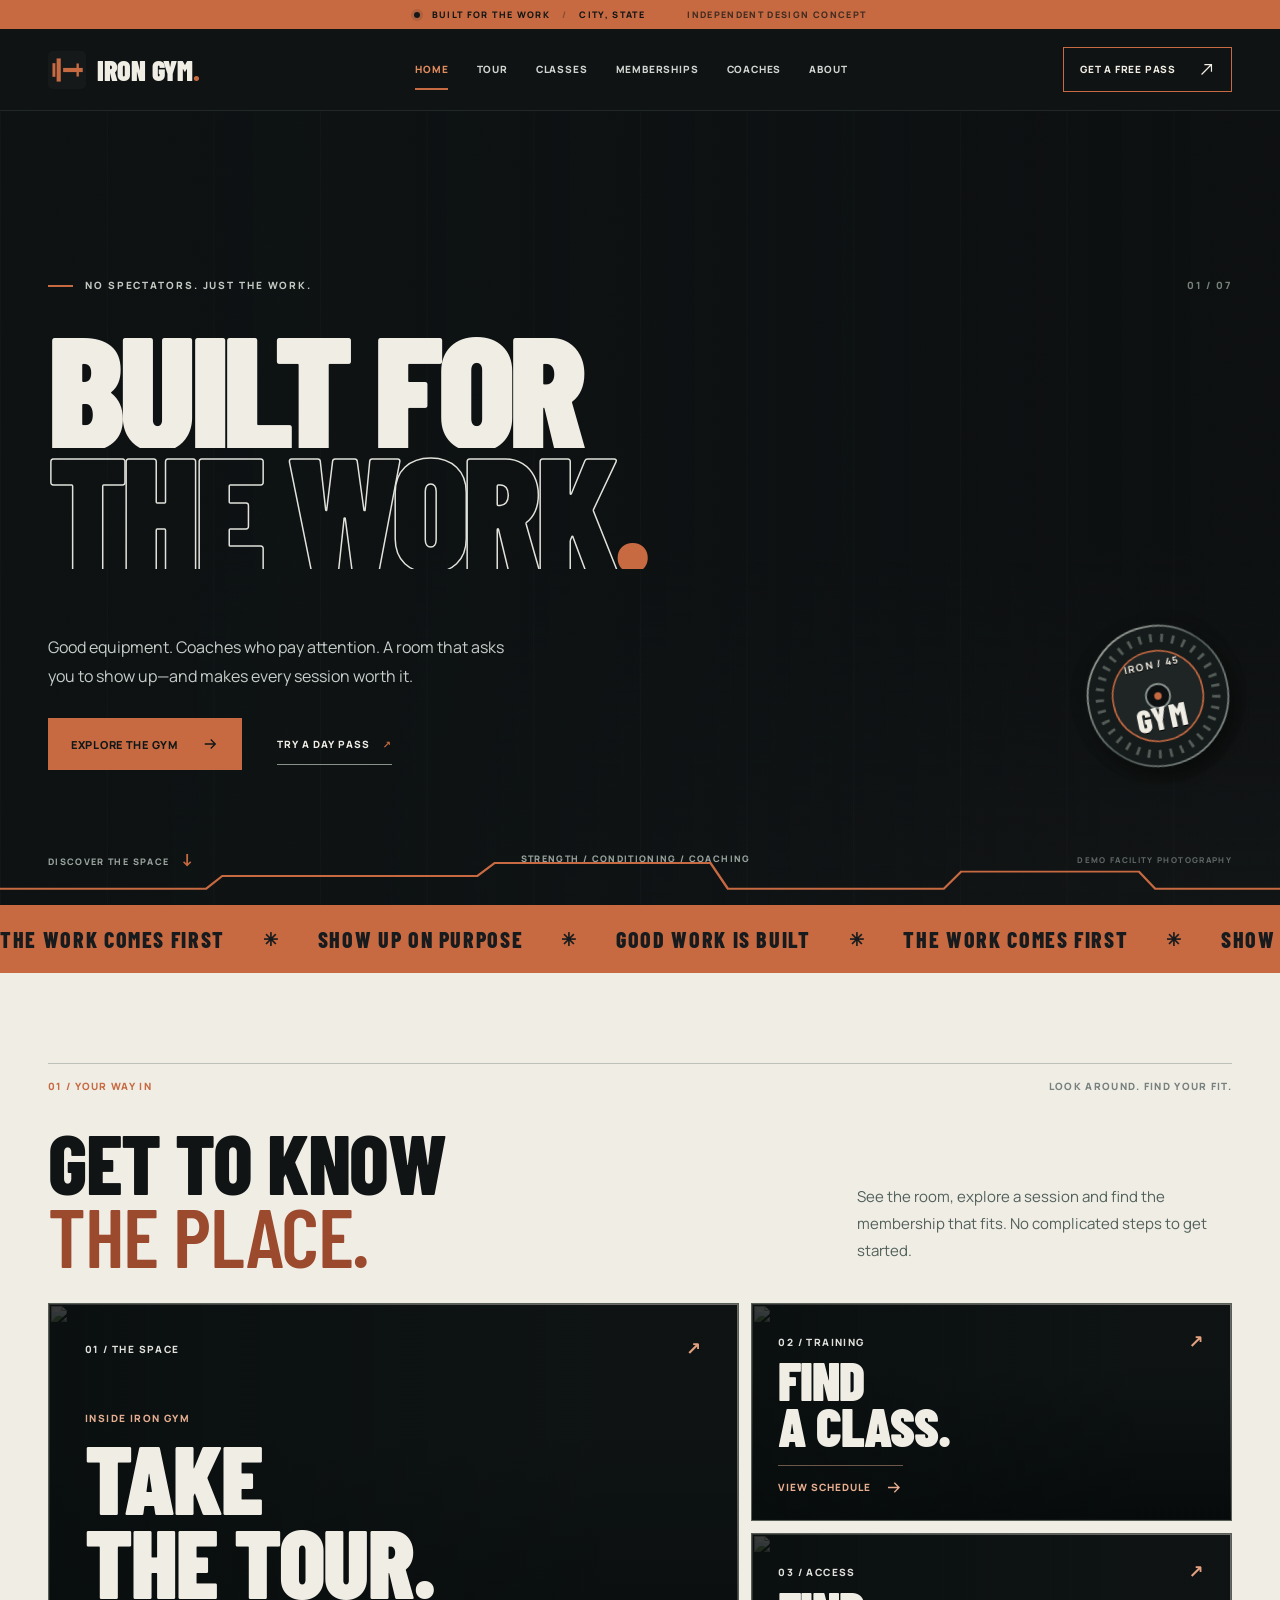
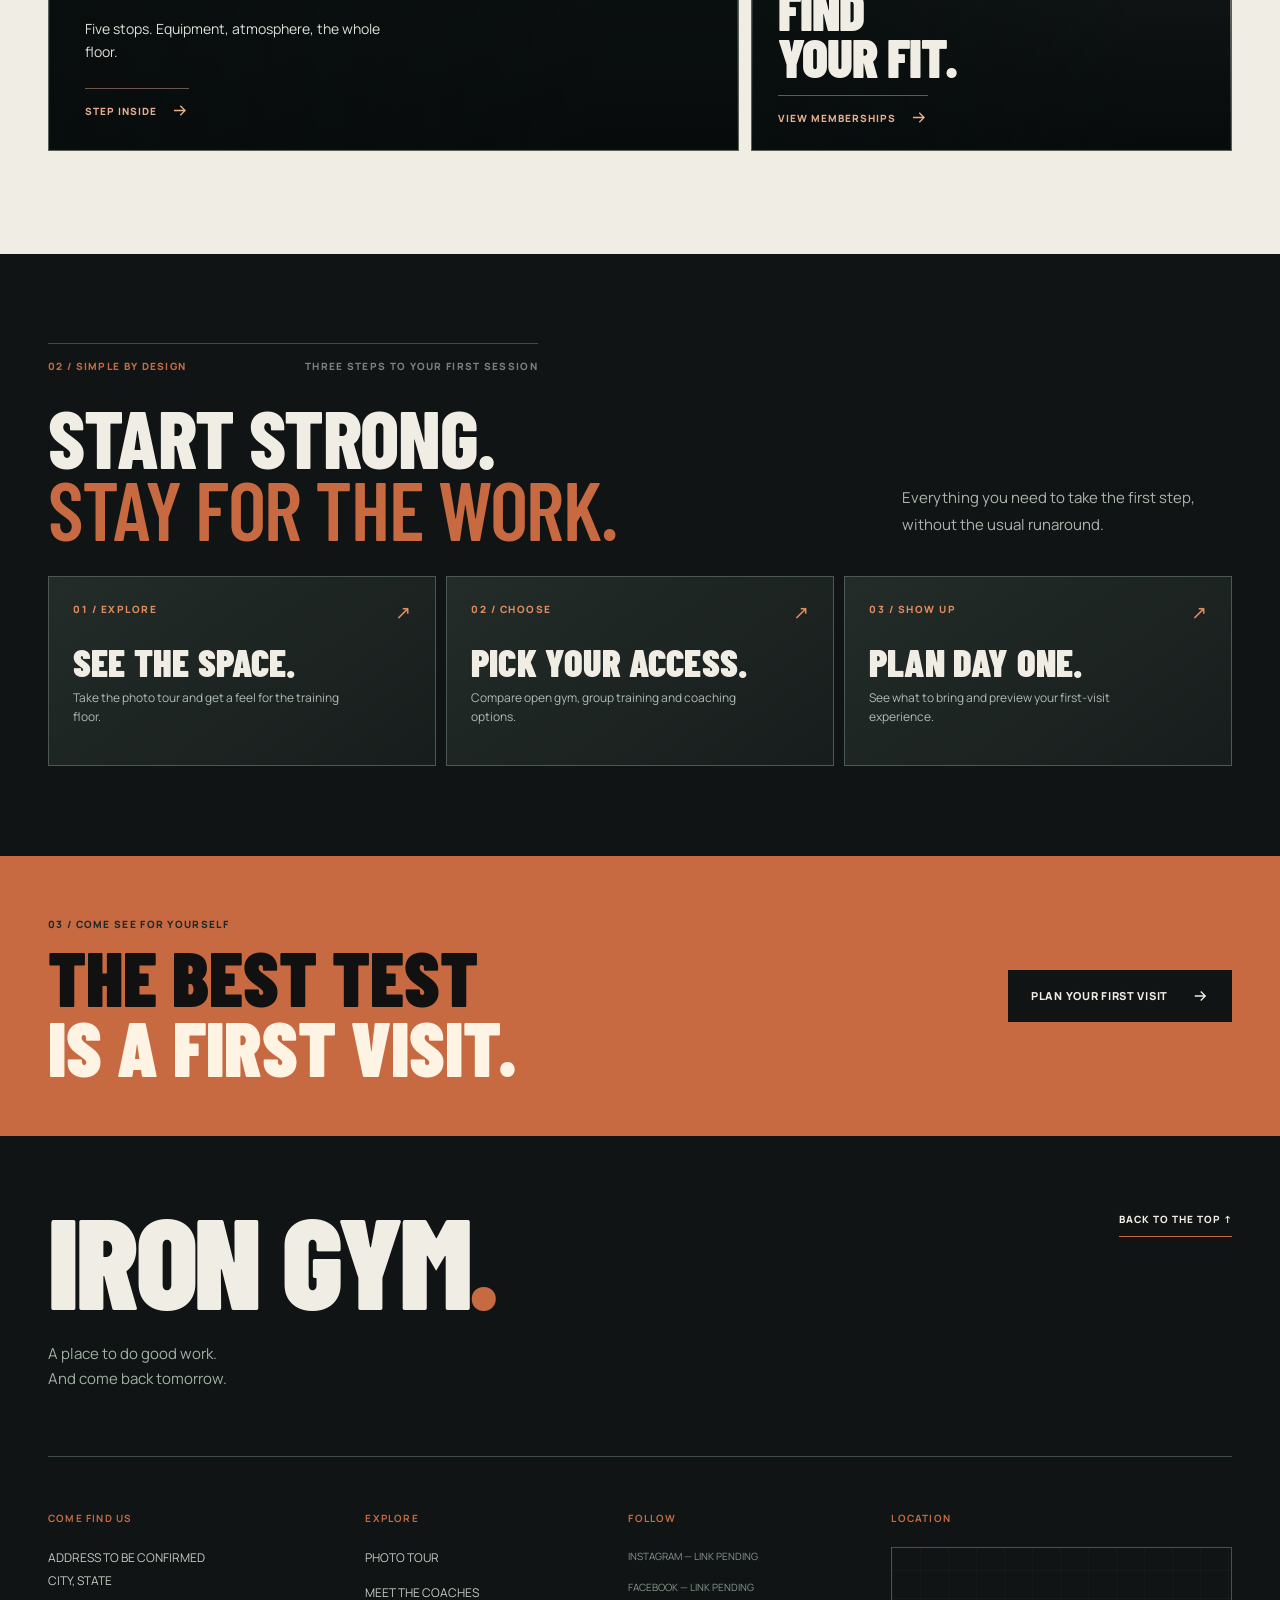
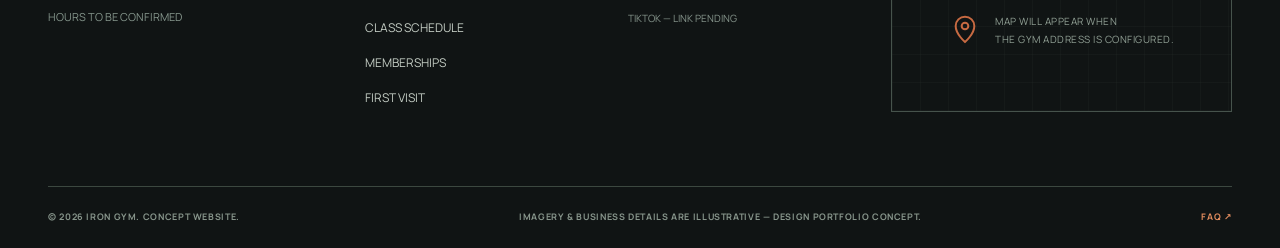
==== commit 678a9a09: "Simplify Iron Gym portfolio, remove Programs, and polish photo-led visitor journey" ====
--- a/index.html
+++ b/index.html
@@ -43,17 +43,17 @@
     <symbol id="i-smallgroup" viewBox="0 0 48 48"><circle cx="15" cy="13" r="6"/><circle cx="33" cy="13" r="6"/><path d="M3 39v-8a12 12 0 0 1 24 0v8H3zm18 0v-8a12 12 0 0 1 24 0v8H21"/></symbol>
   </svg>
 
-  <div class="announcement"><span class="announcement-dot"></span> NOW BUILDING THE STANDARD <span class="announcement-sep">/</span> <span class="js-city">CITY, STATE</span> <span class="announcement-right">THIS IS A DEMONSTRATION WEBSITE</span></div>
+  <div class="announcement"><span class="announcement-dot"></span> BUILT FOR THE WORK <span class="announcement-sep">/</span> <span class="js-city">CITY, STATE</span> <span class="announcement-right">INDEPENDENT DESIGN CONCEPT</span></div>
   <header class="site-header" id="top">
     <div class="header-inner shell">
       <a class="wordmark" href="index.html" aria-label="Iron Gym home">
         <img src="assets/iron-mark.svg" alt="" width="36" height="36">
         <span>IRON<span class="brand-space"> </span>GYM<span class="wordmark-period">.</span></span>
       </a>
-      <nav class="desktop-nav" aria-label="Main navigation"><a href="index.html" aria-current="page">HOME</a><a href="about.html">ABOUT</a><a href="tour.html">THE TOUR</a><a href="programs.html">PROGRAMS</a><a href="classes.html">CLASSES</a><a href="memberships.html">MEMBERSHIPS</a><a href="coaches.html">COACHES</a></nav>
+      <nav class="desktop-nav" aria-label="Main navigation"><a href="index.html" aria-current="page">HOME</a><a href="tour.html">TOUR</a><a href="classes.html">CLASSES</a><a href="memberships.html">MEMBERSHIPS</a><a href="coaches.html">COACHES</a><a href="about.html">ABOUT</a></nav>
       <div class="header-actions"><a class="header-pass" href="visit.html#free-pass">GET A FREE PASS <svg><use href="#i-diagonal"/></svg></a><button id="menu-toggle" class="menu-toggle" aria-label="Open navigation" aria-controls="mobile-nav" aria-expanded="false"><span></span><span></span><span></span></button></div>
     </div>
-    <nav id="mobile-nav" class="mobile-nav" aria-label="Mobile navigation" hidden><a href="index.html" aria-current="page">HOME <span>01</span></a><a href="about.html">ABOUT <span>02</span></a><a href="tour.html">PHOTO TOUR <span>03</span></a><a href="programs.html">PROGRAMS <span>04</span></a><a href="classes.html">CLASSES <span>05</span></a><a href="memberships.html">MEMBERSHIPS <span>06</span></a><a href="coaches.html">COACHES <span>07</span></a><a href="visit.html">FREE DAY PASS <span>08</span></a></nav>
+    <nav id="mobile-nav" class="mobile-nav" aria-label="Mobile navigation" hidden><a href="index.html" aria-current="page">HOME <span>01</span></a><a href="tour.html">PHOTO TOUR <span>02</span></a><a href="classes.html">CLASSES <span>03</span></a><a href="memberships.html">MEMBERSHIPS <span>04</span></a><a href="coaches.html">COACHES <span>05</span></a><a href="about.html">ABOUT <span>06</span></a><a href="visit.html">FREE DAY PASS <span>07</span></a></nav>
   </header>
 
   <main id="main">
@@ -63,7 +63,7 @@
       <div class="shell hero-content">
         <div class="hero-eyebrow"><span class="tiny-dash"></span> NO SPECTATORS. JUST THE WORK. <span class="hero-count">01 / 07</span></div>
         <h1 id="hero-title"><span class="hero-line hero-line-one">BUILT FOR</span><span class="hero-outline hero-line hero-line-two">THE WORK<span class="copper-dot">.</span></span></h1>
-        <div class="hero-lower"><div class="hero-copy"><p>Good equipment. Coaches who pay attention. A room that asks you to show up—and makes every session worth it.</p><div class="hero-ctas"><a class="button button-copper" href="programs.html">FIND YOUR PROGRAM <svg><use href="#i-arrow"/></svg></a><a class="text-link" href="tour.html">EXPLORE THE GYM <span>↗</span></a></div></div><div class="hero-stamp" aria-label="Iron Gym custom weight-plate insignia: built for the work">
+        <div class="hero-lower"><div class="hero-copy"><p>Good equipment. Coaches who pay attention. A room that asks you to show up—and makes every session worth it.</p><div class="hero-ctas"><a class="button button-copper" href="tour.html">EXPLORE THE GYM <svg><use href="#i-arrow"/></svg></a><a class="text-link" href="visit.html#free-pass">TRY A DAY PASS <span>↗</span></a></div></div><div class="hero-stamp" aria-label="Iron Gym custom weight-plate insignia: built for the work">
             <svg class="plate-mark" viewBox="0 0 160 160" aria-hidden="true" focusable="false">
               <defs><linearGradient id="plate-steel" x1="0" y1="0" x2="1" y2="1"><stop offset="0" stop-color="#b4b7ae"/><stop offset=".5" stop-color="#4c5655"/><stop offset="1" stop-color="#929b95"/></linearGradient></defs>
               <circle cx="80" cy="80" r="76" fill="#151a1b" stroke="url(#plate-steel)" stroke-width="2"/>
@@ -75,46 +75,52 @@
             <span class="plate-word plate-word-top">IRON / 45</span><b class="plate-word plate-word-bottom">GYM</b>
           </div></div>
       </div>
-      <div class="saved-path shell" id="saved-path" hidden>
-        <span class="saved-path-rule" aria-hidden="true"></span>
-        <div><span class="saved-path-label">YOUR SAVED TRAINING PATH / ON THIS DEVICE</span><strong id="saved-path-name"></strong><span id="saved-path-summary"></span></div>
-        <a href="memberships.html" id="saved-path-action">VIEW YOUR PLAN <svg aria-hidden="true"><use href="#i-arrow"/></svg></a>
-        <button type="button" id="forget-path" aria-label="Forget my saved training path on this device">CLEAR ×</button>
-      </div>
-      <div class="hero-bottom shell"><span>DISCOVER WHAT FITS <span class="scroll-down">↓</span></span><span>STRENGTH / CONDITIONING / COACHING</span><span class="hero-image-label">DEMO FACILITY PHOTOGRAPHY</span></div>
+<div class="hero-bottom shell"><span>DISCOVER THE SPACE <span class="scroll-down">↓</span></span><span>STRENGTH / CONDITIONING / COACHING</span><span class="hero-image-label">DEMO FACILITY PHOTOGRAPHY</span></div>
       <svg class="forge-stroke hero-stroke" viewBox="0 0 1180 64" preserveAspectRatio="none" aria-hidden="true"><path d="M0 44H190L205 29H440L456 14H655L671 44H870L886 24H1050L1065 44H1180"/></svg>
     </section>
 
-    <section class="section section-bone photo-showcase" aria-labelledby="showcase-title">
+
+    <div class="marquee" aria-label="Built for the work"><div class="marquee-track" aria-hidden="true"><span>THE WORK COMES FIRST</span><b>✳</b><span>SHOW UP ON PURPOSE</span><b>✳</b><span>GOOD WORK IS BUILT</span><b>✳</b><span>THE WORK COMES FIRST</span><b>✳</b><span>SHOW UP ON PURPOSE</span><b>✳</b></div></div>
+
+    <section class="section section-bone home-portal" id="explore" aria-labelledby="portal-title">
       <div class="shell">
-        <div class="section-kicker" data-reveal><span>REALISTIC VISUALS / 01</span><span>THE ROOM SHOULD FEEL LIVED IN.</span></div>
-        <div class="photo-showcase-head" data-reveal>
-          <h2 class="display-heading" id="showcase-title">A GYM PEOPLE CAN<br><em>PICTURE THEMSELVES IN.</em></h2>
-          <p>Portfolio or not, the fastest way to make a concept feel believable is to show the floor, the energy, and the kind of work happening inside.</p>
+        <div class="section-kicker"><span>01 / YOUR WAY IN</span><span>LOOK AROUND. FIND YOUR FIT.</span></div>
+        <div class="home-portal-intro" data-reveal><h2 class="display-heading" id="portal-title">GET TO KNOW<br><em>THE PLACE.</em></h2><p>See the room, explore a session and find the membership that fits. No complicated steps to get started.</p></div>
+        <div class="home-portal-grid" data-reveal>
+          <a class="home-portal-card home-portal-card-feature" href="tour.html">
+            <img src="https://images.unsplash.com/photo-1534438327276-14e5300c3a48?auto=format&fit=crop&w=1400&q=80" alt="" width="1400" height="1050" loading="lazy" decoding="async">
+            <div class="home-portal-card-top"><span>01 / THE SPACE</span><span>↗</span></div>
+            <div class="home-portal-card-copy"><span>INSIDE IRON GYM</span><strong>TAKE<br>THE TOUR.</strong><p>Five stops. Equipment, atmosphere, the whole floor.</p><span class="home-portal-link">STEP INSIDE <svg aria-hidden="true"><use href="#i-arrow"/></svg></span></div>
+          </a>
+          <a class="home-portal-card home-portal-card-classes" href="classes.html">
+            <img src="https://images.unsplash.com/photo-1571019613914-85f342c55f55?auto=format&fit=crop&w=900&q=80" alt="" width="900" height="750" loading="lazy" decoding="async">
+            <div class="home-portal-card-top"><span>02 / TRAINING</span><span>↗</span></div>
+            <div class="home-portal-card-copy"><strong>FIND<br>A CLASS.</strong><span class="home-portal-link">VIEW SCHEDULE <svg aria-hidden="true"><use href="#i-arrow"/></svg></span></div>
+          </a>
+          <a class="home-portal-card home-portal-card-plans" href="memberships.html">
+            <img src="https://images.unsplash.com/photo-1540497077202-7c8a3999166f?auto=format&fit=crop&w=900&q=80" alt="" width="900" height="750" loading="lazy" decoding="async">
+            <div class="home-portal-card-top"><span>03 / ACCESS</span><span>↗</span></div>
+            <div class="home-portal-card-copy"><strong>FIND<br>YOUR FIT.</strong><span class="home-portal-link">VIEW MEMBERSHIPS <svg aria-hidden="true"><use href="#i-arrow"/></svg></span></div>
+          </a>
         </div>
-        <div class="photo-grid" data-reveal>
-          <figure class="photo-card photo-card-large">
-            <img src="https://images.unsplash.com/photo-1534438327276-14e5300c3a48?auto=format&fit=crop&w=1600&q=80" alt="Wide view of a premium dark gym with power racks and training space" width="1600" height="1000" loading="eager" decoding="async">
-            <figcaption>MAIN FLOOR / RACKS, OPEN SPACE, LOW-LIGHT ATMOSPHERE</figcaption>
-          </figure>
-          <figure class="photo-card">
-            <img src="https://images.unsplash.com/photo-1517838277536-f5f99be501cd?auto=format&fit=crop&w=1200&q=80" alt="Coach assisting a member with strength training" width="1200" height="900" loading="lazy" decoding="async">
-            <figcaption>COACHING / GUIDANCE THAT ACTUALLY HELPS</figcaption>
-          </figure>
-          <figure class="photo-card">
-            <img src="https://images.unsplash.com/photo-1571019613914-85f342c55f55?auto=format&fit=crop&w=1200&q=80" alt="Small group fitness training session in progress" width="1200" height="900" loading="lazy" decoding="async">
-            <figcaption>CLASS ENERGY / STRUCTURE WITHOUT CHAOS</figcaption>
-          </figure>
+      </div>
+    </section>
+
+    <section class="section section-dark home-start" aria-labelledby="home-start-title">
+      <div class="shell">
+        <div class="section-kicker section-kicker-local"><span>02 / SIMPLE BY DESIGN</span><span>THREE STEPS TO YOUR FIRST SESSION</span></div>
+        <div class="home-start-head" data-reveal><h2 class="display-heading" id="home-start-title">START STRONG.<br><em>STAY FOR THE WORK.</em></h2><p>Everything you need to take the first step, without the usual runaround.</p></div>
+        <div class="home-start-grid" data-reveal>
+          <a href="tour.html"><span>01 / EXPLORE</span><strong>SEE THE SPACE.</strong><p>Take the photo tour and get a feel for the training floor.</p><b aria-hidden="true">↗</b></a>
+          <a href="memberships.html"><span>02 / CHOOSE</span><strong>PICK YOUR ACCESS.</strong><p>Compare open gym, group training and coaching options.</p><b aria-hidden="true">↗</b></a>
+          <a href="visit.html#first-visit"><span>03 / SHOW UP</span><strong>PLAN DAY ONE.</strong><p>See what to bring and preview your first-visit experience.</p><b aria-hidden="true">↗</b></a>
         </div>
-        <div class="photo-showcase-link" data-reveal><span>WANT A CLOSER LOOK AT THE SPACES?</span><a href="tour.html" class="button button-dark">EXPLORE THE PHOTO TOUR <svg aria-hidden="true"><use href="#i-arrow"/></svg></a></div>
       </div>
-    </section><div class="marquee" aria-label="Strong bodies, strong habits, strong community"><div class="marquee-track" aria-hidden="true"><span>THE WORK COMES FIRST</span><b>✳</b><span>SHOW UP ON PURPOSE</span><b>✳</b><span>GOOD WORK IS BUILT</span><b>✳</b><span>THE WORK COMES FIRST</span><b>✳</b><span>SHOW UP ON PURPOSE</span><b>✳</b></div></div><section class="section section-bone gateway-section" id="explore" aria-labelledby="gateway-title"><div class="shell">
- <div class="section-kicker"><span>01 / FIND YOUR WAY IN</span><span>ONE GYM. YOUR KIND OF WORK.</span></div>
- <div class="gateway-heading" data-reveal><h2 class="display-heading" id="gateway-title">LESS SCROLLING.<br><em>MORE DIRECTION.</em></h2><p>Start with what matters to you. The right training should be easy to find, not buried in an endless page.</p></div>
- <div class="gateway-grid"><a class="gateway-card gateway-card-featured" data-index="01" href="programs.html" data-reveal><span class="gateway-top"><span>01 / EXPLORE</span><svg aria-hidden="true"><use href="#i-strength"/></svg></span><strong>FIND A PROGRAM</strong><p>Five quick questions. A starting point built around your goals.</p><span class="gateway-bottom">TAKE THE QUIZ <svg aria-hidden="true"><use href="#i-diagonal"/></svg></span></a><a class="gateway-card gateway-card-classes" data-index="02" href="classes.html" data-reveal><span class="gateway-top"><span>02 / EXPLORE</span><svg aria-hidden="true"><use href="#i-clock"/></svg></span><strong>TRAIN ON YOUR TIME</strong><p>Explore the weekly class formats and quieter hours.</p><span class="gateway-bottom">VIEW THE SCHEDULE <svg aria-hidden="true"><use href="#i-diagonal"/></svg></span></a><a class="gateway-card gateway-card-memberships" data-index="03" href="memberships.html" data-reveal><span class="gateway-top"><span>03 / EXPLORE</span><svg aria-hidden="true"><use href="#i-plates"/></svg></span><strong>COMPARE MEMBERSHIPS</strong><p>See your options, sample rates and the real cost per visit.</p><span class="gateway-bottom">VIEW THE PLANS <svg aria-hidden="true"><use href="#i-diagonal"/></svg></span></a></div></div></section><section class="home-feature" aria-labelledby="home-feature-title"><div class="shell home-feature-inner"><div class="home-feature-art" role="img" aria-label="Demo photography of a premium gym training floor with racks, barbells and strength equipment"><span>THE STANDARD IS IN THE DETAILS</span></div><div class="home-feature-copy" data-reveal><span class="eyebrow">02 / THE SPACE BEHIND THE WORK</span><h2 class="display-heading" id="home-feature-title">SERIOUS ABOUT<br><em>THE DETAILS.</em></h2><p>Equipment that earns its floor space. Coaches who know your name. A setup that makes it easier to come back tomorrow.</p><a class="button button-copper" href="about.html">MEET IRON GYM <svg aria-hidden="true"><use href="#i-arrow"/></svg></a></div></div></section><section class="home-final" aria-labelledby="home-final-title"><div class="shell home-final-inner" data-reveal><div><span class="eyebrow">03 / SEE IT FOR YOURSELF</span><h2 id="home-final-title">THE BEST TEST<br><em>IS A FIRST VISIT.</em></h2></div><a class="button button-dark" href="visit.html">PLAN YOUR FIRST VISIT <svg aria-hidden="true"><use href="#i-arrow"/></svg></a></div></section>
+    </section>
+    <section class="home-final" aria-labelledby="home-final-title"><div class="shell home-final-inner" data-reveal><div><span class="eyebrow">03 / COME SEE FOR YOURSELF</span><h2 id="home-final-title">THE BEST TEST<br><em>IS A FIRST VISIT.</em></h2></div><a class="button button-dark" href="visit.html">PLAN YOUR FIRST VISIT <svg aria-hidden="true"><use href="#i-arrow"/></svg></a></div></section>
 </main>
 
-  <footer class="site-footer" id="contact"><div class="shell"><div class="footer-head"><div><a class="footer-logo" href="index.html">IRON GYM<span>.</span></a><p>A place to do good work.<br>And come back tomorrow.</p></div><a class="footer-top" href="#top">BACK TO THE TOP ↑</a></div><div class="footer-columns"><div><h3>COME FIND US</h3><p id="footer-address">ADDRESS TO BE CONFIRMED<br>CITY, STATE</p><div class="footer-hours" id="footer-hours">HOURS TO BE CONFIRMED</div></div><div><h3>EXPLORE</h3><a href="tour.html">PHOTO TOUR</a><a href="programs.html">PROGRAM FINDER</a><a href="classes.html">CLASS SCHEDULE</a><a href="memberships.html">MEMBERSHIPS</a><a href="visit.html#first-visit">FIRST VISIT</a></div><div><h3>FOLLOW</h3><span class="footer-placeholder">INSTAGRAM — LINK PENDING</span><span class="footer-placeholder">FACEBOOK — LINK PENDING</span><span class="footer-placeholder">TIKTOK — LINK PENDING</span></div><div class="footer-map"><h3>LOCATION</h3><div id="map-container" class="map-placeholder"><svg><use href="#i-location"/></svg><span>MAP WILL APPEAR WHEN<br>THE GYM ADDRESS IS CONFIGURED.</span></div></div></div><div class="footer-bottom"><span>© <span id="copyright-year">2026</span> IRON GYM. CONCEPT WEBSITE.</span><span>PHOTOGRAPHY, PRICES, STAFF, HOURS & LOCATION ARE PLACEHOLDERS.</span><a href="memberships.html#faq">FAQ ↗</a></div></div></footer>
+  <footer class="site-footer" id="contact"><div class="shell"><div class="footer-head"><div><a class="footer-logo" href="index.html">IRON GYM<span>.</span></a><p>A place to do good work.<br>And come back tomorrow.</p></div><a class="footer-top" href="#top">BACK TO THE TOP ↑</a></div><div class="footer-columns"><div><h3>COME FIND US</h3><p id="footer-address">ADDRESS TO BE CONFIRMED<br>CITY, STATE</p><div class="footer-hours" id="footer-hours">HOURS TO BE CONFIRMED</div></div><div><h3>EXPLORE</h3><a href="tour.html">PHOTO TOUR</a><a href="coaches.html">MEET THE COACHES</a><a href="classes.html">CLASS SCHEDULE</a><a href="memberships.html">MEMBERSHIPS</a><a href="visit.html#first-visit">FIRST VISIT</a></div><div><h3>FOLLOW</h3><span class="footer-placeholder">INSTAGRAM — LINK PENDING</span><span class="footer-placeholder">FACEBOOK — LINK PENDING</span><span class="footer-placeholder">TIKTOK — LINK PENDING</span></div><div class="footer-map"><h3>LOCATION</h3><div id="map-container" class="map-placeholder"><svg><use href="#i-location"/></svg><span>MAP WILL APPEAR WHEN<br>THE GYM ADDRESS IS CONFIGURED.</span></div></div></div><div class="footer-bottom"><span>© <span id="copyright-year">2026</span> IRON GYM. CONCEPT WEBSITE.</span><span>IMAGERY & BUSINESS DETAILS ARE ILLUSTRATIVE — DESIGN PORTFOLIO CONCEPT.</span><a href="memberships.html#faq">FAQ ↗</a></div></div></footer>
 
   <div class="sticky-mobile-actions" aria-label="Quick actions"><a href="memberships.html" class="mobile-join">VIEW PLANS <svg><use href="#i-arrow"/></svg></a><a href="visit.html#free-pass" class="mobile-pass">FREE PASS <svg><use href="#i-diagonal"/></svg></a></div>
 
--- a/styles.css
+++ b/styles.css
@@ -130,24 +130,6 @@
 /* QUIZ */
 .program-section{background:radial-gradient(circle at 95% 22%,#3a2b2744,transparent 35%),#111415}
 .program-orbit{position:absolute;right:-200px;top:-40px;width:690px;height:690px;border:1px solid #3941405a;border-radius:50%;pointer-events:none}.program-orbit div{position:absolute;inset:60px;border:1px solid #39414070;border-radius:50%}.program-orbit div+div{inset:140px;border-color:#8a5b443d}
-.quiz-shell{position:relative;max-width:940px;background:#222729;border:1px solid #4a534f;padding:38px 46px 42px;box-shadow:32px 32px 0 #0b0d0e;min-height:440px}
-.quiz-topline{display:flex;justify-content:space-between;gap:20px;color:#b1bbb4;font-size:10px;letter-spacing:.12em;font-weight:800}
-.quiz-progress-track{background:#39413e;height:3px;margin-top:19px;overflow:hidden}.quiz-progress-track span{display:block;height:100%;width:20%;background:var(--copper);transition:width .35s var(--ease)}
-.quiz-question-content{padding:42px 0 25px;min-height:210px}
-.quiz-question-content h3{font:800 clamp(35px,4.2vw,55px)/.95 var(--display);margin:0 0 13px;max-width:700px}
-.quiz-question-content>p{margin:0 0 26px;font-size:13px;color:#a5aea8}
-.quiz-options{display:grid;grid-template-columns:repeat(2,1fr);gap:11px}
-.quiz-option{display:flex;align-items:center;justify-content:space-between;text-align:left;gap:15px;background:#161b1b;border:1px solid #4b5550;color:#edeae2;padding:15px 18px;min-height:59px;font-weight:700;font-size:12px;transition:border-color .2s,background .2s}
-.quiz-option:hover{border-color:var(--copper)}.quiz-option[aria-pressed="true"]{background:#3d2a22;border-color:var(--copper)}
-.quiz-option .quiz-option-num{color:var(--copper);font:700 12px var(--display);margin-right:auto}.quiz-option svg{width:17px;height:17px;stroke:var(--copper);stroke-width:2;fill:none}
-.quiz-actions{display:flex;align-items:center;gap:17px;justify-content:flex-end;border-top:1px solid #49514e;padding-top:26px;margin-top:15px}
-.quiz-actions #quiz-back{margin-right:auto}.quiz-actions>span{font-size:9px;letter-spacing:.09em;color:#98a39e;flex:1;text-align:right}
-.quiz-result{padding:36px 0 20px}.quiz-result-kicker{font-size:10px;font-weight:800;letter-spacing:.13em;color:var(--copper);margin-bottom:17px}
-.quiz-result h3{font:800 clamp(53px,7vw,95px)/.85 var(--display);margin:0 0 16px}
-.quiz-result>p{color:#b8c0b9;max-width:600px;font-size:14px}
-.quiz-result-grid{display:grid;grid-template-columns:1fr 1fr;gap:20px;margin-top:27px}
-.quiz-result-grid>div{padding:18px;border:1px solid #505c55}.quiz-result-grid span{display:block;font-size:10px;color:var(--copper);letter-spacing:.1em;font-weight:800}.quiz-result-grid strong{font:800 26px/1.2 var(--display)}
-.quiz-result-notice{font-size:10px!important;color:#9da8a3!important}
 /* SCHEDULE */
 .schedule-panel{background:#fbfaf5;border:1px solid #d0d2c9;box-shadow:0 20px 55px #1b272110}
 .schedule-header{display:flex;justify-content:space-between;align-items:center;gap:15px;padding:29px 32px;border-bottom:1px solid #d3d6cd}
@@ -360,7 +342,6 @@
  .marquee{height:56px}.marquee-track{font-size:19px}
  .standard-layout{grid-template-columns:1fr;gap:35px}.standard-visual{min-height:370px}.standard-point{padding:23px 0}
  .stat-grid{margin-top:55px}.stat{padding:25px 14px}.stat-number{font-size:47px}.stat>span{font-size:9px}
- .quiz-shell{padding:24px 23px 28px;box-shadow:12px 12px 0 #0b0d0e;min-height:420px}.quiz-question-content{padding:28px 0 20px}.quiz-options{gap:9px}.quiz-option{padding:13px 11px;font-size:11px}.quiz-actions{flex-wrap:wrap}.quiz-actions>span{display:none}.quiz-actions #quiz-back{margin-right:auto}
  .schedule-header{padding:25px 21px}.day-tabs{padding:17px 20px 0;grid-template-columns:repeat(4,1fr)}.filter-row{padding:18px 20px;grid-template-columns:repeat(2,1fr)}.filter-row .reset-button{justify-self:start}.class-results{padding:0 20px}.schedule-results-bar{padding:12px 20px}
  .class-row{grid-template-columns:75px minmax(0,1fr) 32px;gap:9px;min-height:95px}.class-time{font-size:21px}.class-name strong{font-size:20px}.class-name-icon{width:37px;height:37px}.class-name-icon svg{width:23px;height:23px}.class-coach,.class-level{display:none}.schedule-footnote{padding:15px 20px}
  .capacity-layout,.transform-layout,.visit-layout,.faq-layout{grid-template-columns:1fr;gap:35px}.capacity-card{box-shadow:12px 12px 0 #161a1c;margin-bottom:10px}.capacity-main{grid-template-columns:160px 1fr}.capacity-ring{width:160px}
@@ -383,8 +364,6 @@
  .hero{min-height:630px}.hero-content{padding-top:70px;padding-bottom:145px}.hero h1{font-size:clamp(56px,16.6vw,78px)}
  .hero-copy p{font-size:13px;max-width:335px}.hero-ctas{gap:12px}.hero-ctas .button{font-size:9px;padding-inline:13px}.text-link{font-size:8px}
  .standard-visual{min-height:320px}.stat{padding:22px 10px}.stat-number{font-size:40px}.stat>span{font-size:8px}
- .quiz-shell{padding:20px 15px 23px;box-shadow:8px 8px 0 #0b0d0e}.quiz-question-content h3{font-size:40px}.quiz-options{grid-template-columns:1fr}.quiz-option{min-height:49px}.quiz-topline{font-size:9px}
- .quiz-result-grid{grid-template-columns:1fr}.quiz-result h3{font-size:58px}
  .day-tabs{gap:4px;padding:14px 12px 0}.day-tab{font-size:9px;padding:11px 1px}.filter-row{padding:15px 12px}.class-results{padding:0 12px}.schedule-header{padding:22px 12px}.schedule-header h3{font-size:33px}.sample-label{font-size:7px;max-width:120px}.schedule-results-bar{padding:11px 12px;font-size:8px}.schedule-results-bar>span:last-child{display:none}
  .class-row{grid-template-columns:63px 1fr 32px}.class-time{font-size:19px}.class-name{gap:8px}.class-name strong{font-size:19px}.class-name-icon{width:31px;height:31px}.class-name-icon svg{width:19px;height:19px}
  .capacity-main{grid-template-columns:1fr;justify-items:center;text-align:center}.capacity-card{padding:17px}.capacity-reading{display:flex;flex-direction:column;align-items:center}.capacity-card-top,.forecast-title{font-size:9px}
@@ -415,21 +394,7 @@
 .plate-word{position:absolute;color:#e8e4da;text-shadow:0 1px #000;font:800 10px/1 var(--body);letter-spacing:.13em}
 .plate-word-top{top:37px}.plate-word-bottom{bottom:37px;color:var(--copper-bright);font:900 16px/1 var(--display)}
 /* Saved plan is explicitly opted into; never records browsing behavior. */
-.saved-path{position:relative;display:flex;gap:19px;align-items:center;background:#212727eF;border:1px solid #59635b;box-shadow:8px 8px 0 #070a0ba8;padding:13px 17px;margin-top:-82px;margin-bottom:86px;max-width:760px;z-index:4}
-.saved-path[hidden]{display:none!important}.saved-path-rule{width:3px;height:48px;flex:0 0 auto;background:var(--copper)}
-.saved-path div{flex:1;min-width:0;display:flex;flex-direction:column;gap:2px}.saved-path-label{font-size:9px;letter-spacing:.12em;color:#e3a684;font-weight:800}
-.saved-path strong{font:800 25px/1 var(--display);color:var(--bone);letter-spacing:.03em}
-#saved-path-summary{font-size:10px;color:#bac6be}.saved-path a{display:flex;align-items:center;gap:9px;font-size:10px;font-weight:800;color:#f3c4a7;white-space:nowrap}
-.saved-path a svg{width:16px;height:16px;stroke:currentColor;stroke-width:2;fill:none}
-.saved-path button{border:0;background:transparent;color:#c5ceca;font:800 9px var(--body);letter-spacing:.09em;padding:9px}
-.saved-path a:hover,.saved-path button:hover{color:#fff}
-.save-path-cta{display:flex;flex-wrap:wrap;gap:12px;align-items:center;margin-top:22px}
-.save-path-cta button{padding:12px 14px;background:transparent;border:1px solid var(--copper);color:var(--bone);font:800 10px var(--body);letter-spacing:.075em;transition:background .2s,color .2s}
-.save-path-cta button:hover{background:var(--copper);color:#131718}
-.save-path-cta small{color:#bac4bd;font-size:10px;line-height:1.5;max-width:380px}
 /* Micro-interactions communicate choices and preserve layout dimensions. */
-.quiz-option,.class-more,.visit-option{transition:background .2s,border-color .2s,box-shadow .2s,transform .2s}
-.quiz-option:hover,.quiz-option:focus-visible{box-shadow:inset 3px 0 var(--copper)}
 .plan-card{transition:transform .28s var(--ease),box-shadow .28s var(--ease),border-color .28s}
 .plan-card:focus-within{border-color:var(--copper);box-shadow:0 16px 34px #0002}
 .plan-card .button svg,.hero-ctas .button svg{transition:transform .2s var(--ease)}
@@ -442,15 +407,8 @@
  .standard-visual{clip-path:polygon(0 0,96% 0,100% 6%,100% 100%,0 100%)}
 }
 @media(max-width:760px){
- .saved-path{margin-top:-106px;margin-bottom:92px;padding:11px 12px;gap:12px;flex-wrap:wrap}
- .saved-path div{flex-basis:calc(100% - 20px)}
- .saved-path a{margin-left:15px}
- .saved-path button{margin-left:auto}
 }
 @media(max-width:450px){
- .saved-path{margin-top:-120px;margin-bottom:112px;gap:8px}
- .saved-path strong{font-size:22px}.saved-path-label{font-size:8px}
- .saved-path a{font-size:9px}
 }
 @media(prefers-reduced-motion:reduce){
  .hero h1 .hero-line,.hero-eyebrow,.hero-copy{animation:none;clip-path:none;filter:none;transform:none}
@@ -557,12 +515,6 @@
 .gateway-bottom{position:relative;z-index:1}
 .gateway-card-featured .gateway-bottom{padding-top:23px}
 /* The same five-step quiz, with a more readable wayfinding system. */
-.quiz-milestones{display:grid;grid-template-columns:repeat(5,minmax(0,1fr));gap:4px;margin-top:24px}
-.quiz-milestone{min-width:0;display:flex;align-items:center;gap:8px;padding:11px 8px;border-top:1px solid #49524c;color:#7f8e85;transition:color .22s,border-color .22s,background .22s}
-.quiz-milestone i{font:800 21px/1 var(--display);font-style:normal;color:inherit}
-.quiz-milestone b{font:800 9px/1.2 var(--body);letter-spacing:.07em}
-.quiz-milestone.is-complete{border-color:#86654e;color:#d2a489}
-.quiz-milestone.is-current{border-color:var(--copper);background:#c76a4216;color:#f2e4d6}
 /* Tactile chart controls: users inspect hours instead of guessing from decorative bars. */
 .forecast-bar{border:0;background:transparent;border-bottom:2px solid transparent;padding:0 0 7px;color:#a8b6ae;cursor:pointer;transition:background .2s,border-color .2s,transform .2s}
 .forecast-bar.is-selected{border-color:var(--copper);background:#c76a4212}
@@ -584,13 +536,9 @@
  .gateway-card-featured strong{font-size:clamp(51px,12vw,74px);margin-top:30px}
  .gateway-card-classes strong,.gateway-card-memberships strong{font-size:clamp(36px,10vw,53px)}
  .gateway-card:before{font-size:170px;bottom:-28px}
- .quiz-milestones{gap:2px}
- .quiz-milestone{display:flex;flex-direction:column;align-items:flex-start;gap:5px;padding:9px 4px}
- .quiz-milestone i{font-size:18px}
- .quiz-milestone b{font-size:8px;letter-spacing:0}
 }
 @media(prefers-reduced-motion:reduce){
- .gateway-card,.gateway-card::after,.quiz-milestone,.forecast-bar{transition:none!important}
+ .gateway-card,.gateway-card::after,.forecast-bar{transition:none!important}
  .gateway-card:hover,.gateway-card:focus-visible,.forecast-bar:hover,.forecast-bar:focus-visible{transform:none}
 }
 
@@ -637,4 +585,61 @@
 @media(max-width:1020px){.tour-system{grid-template-columns:minmax(0,1.35fr) minmax(270px,.8fr)}.tour-stage{min-height:460px}.tour-description{padding:25px}.tour-intro{align-items:flex-start;flex-direction:column;gap:18px}}
 @media(max-width:760px){.tour-system{grid-template-columns:1fr}.tour-stage{grid-column:1;min-height:350px;aspect-ratio:1.15/1}.tour-description{grid-column:1;border-left:0;border-top:1px solid #4c5751;min-height:0;padding:25px}.tour-details h3{font-size:clamp(43px,11vw,68px);margin:20px 0 15px}.tour-details>p{margin:0}.tour-controls{margin-top:20px;padding-top:10px}.tour-steps{grid-template-columns:repeat(5,minmax(0,1fr))}.tour-step{padding:11px 5px 12px;min-height:92px;gap:14px}.tour-step-number{font-size:23px}.tour-step-label{font-size:8px;letter-spacing:0}.tour-step-arrow{display:none}.tour-stage-top,.tour-stage-bottom{left:16px;right:16px}.tour-stage-index{font-size:135px}.tour-finish-inner{align-items:flex-start;flex-direction:column}.photo-showcase-link{flex-direction:column;align-items:flex-start}}
 @media(max-width:420px){.tour-stage{min-height:275px}.tour-step{min-height:88px}.tour-controls>span{font-size:8px}.tour-stage-top{font-size:7px}}
-@media(prefers-reduced-motion:reduce){.tour-step,.tour-action-buttons button{transition:none}}+@media(prefers-reduced-motion:reduce){.tour-step,.tour-action-buttons button{transition:none}}
+
+
+/* -----------------------------------------------------------
+   PHOTO-LED PORTFOLIO REFRESH / 2026
+   A smaller homepage, consistent editorial photography and direct first-visit flow.
+   All facilities, coaches, pricing and photos remain illustrative.
+   ----------------------------------------------------------- */
+.home-portal{padding-top:clamp(68px,7vw,106px);padding-bottom:clamp(74px,8vw,118px)}
+.home-portal .section-kicker{margin-bottom:32px}
+.home-portal-intro{display:flex;align-items:end;justify-content:space-between;gap:42px;margin-bottom:31px}
+.home-portal-intro p{max-width:375px;color:#51605a;line-height:1.8;margin:0 0 8px}
+.home-portal .display-heading{font-size:clamp(60px,6.5vw,103px)}
+.home-portal-grid{display:grid;grid-template-columns:minmax(0,1.18fr) minmax(0,.82fr);grid-template-rows:repeat(2,minmax(205px,1fr));gap:12px}
+.home-portal-card{min-height:213px;position:relative;isolation:isolate;display:flex;flex-direction:column;justify-content:space-between;overflow:hidden;padding:23px 26px;border:1px solid #575f57;background:#121717;color:var(--bone);transition:transform .25s,border-color .25s}
+.home-portal-card-feature{grid-row:span 2;min-height:440px;padding:30px 36px}
+.home-portal-card img{position:absolute;z-index:-2;inset:0;width:100%;height:100%;object-fit:cover;filter:saturate(.58) contrast(1.18) brightness(.76) sepia(.13);transition:transform .65s ease,filter .45s}
+.home-portal-card::before{content:'';position:absolute;z-index:-1;inset:0;background:linear-gradient(90deg,#080d0db8 0%,#080d0d43 80%),linear-gradient(0deg,#060909eb 0%,#06090921 70%);pointer-events:none}
+.home-portal-card:hover,.home-portal-card:focus-visible{transform:translateY(-3px);border-color:var(--copper)}
+.home-portal-card:hover img,.home-portal-card:focus-visible img{transform:scale(1.04);filter:saturate(.8) contrast(1.15) brightness(.9)}
+.home-portal-card-top{display:flex;justify-content:space-between;align-items:center;gap:20px;color:#e0e1dc;font-size:10px;letter-spacing:.14em;font-weight:800}
+.home-portal-card-top>span:last-child{font-size:18px;color:#e2a180}
+.home-portal-card-copy{display:flex;flex-direction:column;align-items:flex-start;gap:9px;margin-top:auto}
+.home-portal-card-copy>span:first-child{font-size:10px;color:#e5ae91;letter-spacing:.14em;font-weight:800}
+.home-portal-card-copy strong{font:900 clamp(36px,4.2vw,67px)/.87 var(--display);letter-spacing:-.02em}
+.home-portal-card-feature .home-portal-card-copy strong{font-size:clamp(68px,7.5vw,119px)}
+.home-portal-card-copy p{font-size:14px;max-width:315px;color:#dde0d8;line-height:1.65;margin:6px 0 10px}
+.home-portal-link{display:inline-flex;align-items:center;gap:13px;font-size:10px;font-weight:800;letter-spacing:.1em;color:#e8ae90;padding-top:12px;border-top:1px solid #d4a48b7d;margin-top:6px}
+.home-portal-link svg{width:19px;height:19px;stroke:currentColor;fill:none;stroke-width:1.7}
+.home-start{padding-top:clamp(65px,7vw,105px);padding-bottom:clamp(70px,7vw,110px)}
+.home-start .section-kicker{margin-bottom:26px;max-width:none}
+.home-start-head{display:flex;align-items:end;justify-content:space-between;gap:36px;margin-bottom:32px}
+.home-start-head .display-heading{font-size:clamp(54px,6.4vw,100px)}
+.home-start-head>p{max-width:330px;color:#aab5ac;line-height:1.8;margin-bottom:6px}
+.home-start-grid{display:grid;grid-template-columns:repeat(3,minmax(0,1fr));gap:10px}
+.home-start-grid a{display:flex;flex-direction:column;min-height:190px;padding:24px;border:1px solid #4c5851;background:linear-gradient(145deg,#232c29,#171d1c);position:relative;transition:border-color .25s,background .25s}
+.home-start-grid a:hover,.home-start-grid a:focus-visible{border-color:var(--copper);background:#2a3530}
+.home-start-grid span{font-size:10px;letter-spacing:.15em;font-weight:800;color:var(--copper-bright)}
+.home-start-grid strong{font:900 clamp(30px,3vw,43px)/.94 var(--display);letter-spacing:.005em;margin:26px 0 8px}
+.home-start-grid p{color:#aebbb1;max-width:275px;font-size:12px;line-height:1.65;margin:0}
+.home-start-grid b{position:absolute;top:20px;right:24px;color:var(--copper-bright);font-weight:500;font-size:19px}
+body[data-page="about"] .inner-hero{background:linear-gradient(100deg,#0b1010f2,#161e1ee2 62%,#101818ce),url('https://images.unsplash.com/photo-1540497077202-7c8a3999166f?auto=format&fit=crop&w=1550&q=80') center 40%/cover}
+body[data-page="classes"] .inner-hero{background:linear-gradient(100deg,#0b1010f0,#161e1eeb 62%,#101818bf),url('https://images.unsplash.com/photo-1571019613914-85f342c55f55?auto=format&fit=crop&w=1550&q=80') center 50%/cover}
+body[data-page="memberships"] .inner-hero{background:linear-gradient(100deg,#0b1010f2,#161e1edb 62%,#101818c6),url('https://images.unsplash.com/photo-1534438327276-14e5300c3a48?auto=format&fit=crop&w=1550&q=80') center 50%/cover}
+body[data-page="coaches"] .inner-hero{background:linear-gradient(100deg,#0b1010f0,#161e1de8 62%,#101818c8),url('https://images.unsplash.com/photo-1517838277536-f5f99be501cd?auto=format&fit=crop&w=1550&q=80') center 50%/cover}
+body[data-page="visit"] .inner-hero{background:linear-gradient(100deg,#0b1010f0,#161e1de8 62%,#101818c8),url('https://images.unsplash.com/photo-1540497077202-7c8a3999166f?auto=format&fit=crop&w=1550&q=80') center 40%/cover}
+.coach-portrait img{filter:saturate(.58) contrast(1.18) brightness(.84) sepia(.12)}
+.coach-card:hover .coach-portrait img{filter:saturate(.73) contrast(1.18) brightness(.98)}
+.tour-stage img,.photo-card img,.gallery-shot img{filter:saturate(.63) contrast(1.12) brightness(.9) sepia(.08)}
+.visit-roadmap{display:grid;grid-template-columns:repeat(3,minmax(0,1fr));gap:10px;margin:-9px 0 50px}
+.visit-roadmap>div{display:flex;flex-direction:column;min-height:158px;border:1px solid #bec6ba;border-top:3px solid var(--copper);padding:19px 18px;background:#e5e5db}
+.visit-roadmap span{font-size:9px;color:#9b4a2e;letter-spacing:.12em;font-weight:800}
+.visit-roadmap strong{font:800 25px/1 var(--display);margin:14px 0 8px}
+.visit-roadmap p{color:#505b55;font-size:11px;line-height:1.6;margin:0 0 12px}
+.visit-roadmap a{margin-top:auto;font-size:10px;font-weight:800;color:#9b4a2e;letter-spacing:.06em}
+@media(max-width:900px){.home-portal-intro,.home-start-head{align-items:flex-start;flex-direction:column;gap:15px}.home-portal-grid{grid-template-columns:minmax(0,1fr) minmax(0,1fr);grid-template-rows:auto}.home-portal-card-feature{grid-column:span 2;grid-row:auto;min-height:340px}.home-start-grid{grid-template-columns:1fr}.home-start-grid a{min-height:140px}.visit-roadmap{grid-template-columns:1fr}}
+@media(max-width:760px){.home-portal{padding-top:60px;padding-bottom:75px}.home-portal .section-kicker{margin-bottom:22px}.home-portal-intro{margin-bottom:23px}.home-portal-grid{grid-template-columns:1fr;grid-template-rows:auto}.home-portal-card,.home-portal-card-feature{grid-column:auto;grid-row:auto;min-height:225px;padding:22px}.home-portal-card-feature{min-height:330px}.home-portal-card-feature .home-portal-card-copy strong{font-size:clamp(61px,15vw,88px)}.home-portal-card-copy strong{font-size:clamp(42px,12vw,68px)}.home-start{padding:65px 0 80px}.home-start-grid a{min-height:133px}.home-start-head .display-heading{font-size:clamp(49px,13vw,76px)}.visit-roadmap{margin-bottom:30px}.visit-roadmap>div{min-height:130px}}
+@media(prefers-reduced-motion:reduce){.home-portal-card,.home-portal-card img,.home-start-grid a{transition:none}.home-portal-card:hover,.home-portal-card:focus-visible,.home-portal-card:hover img,.home-portal-card:focus-visible img{transform:none}}
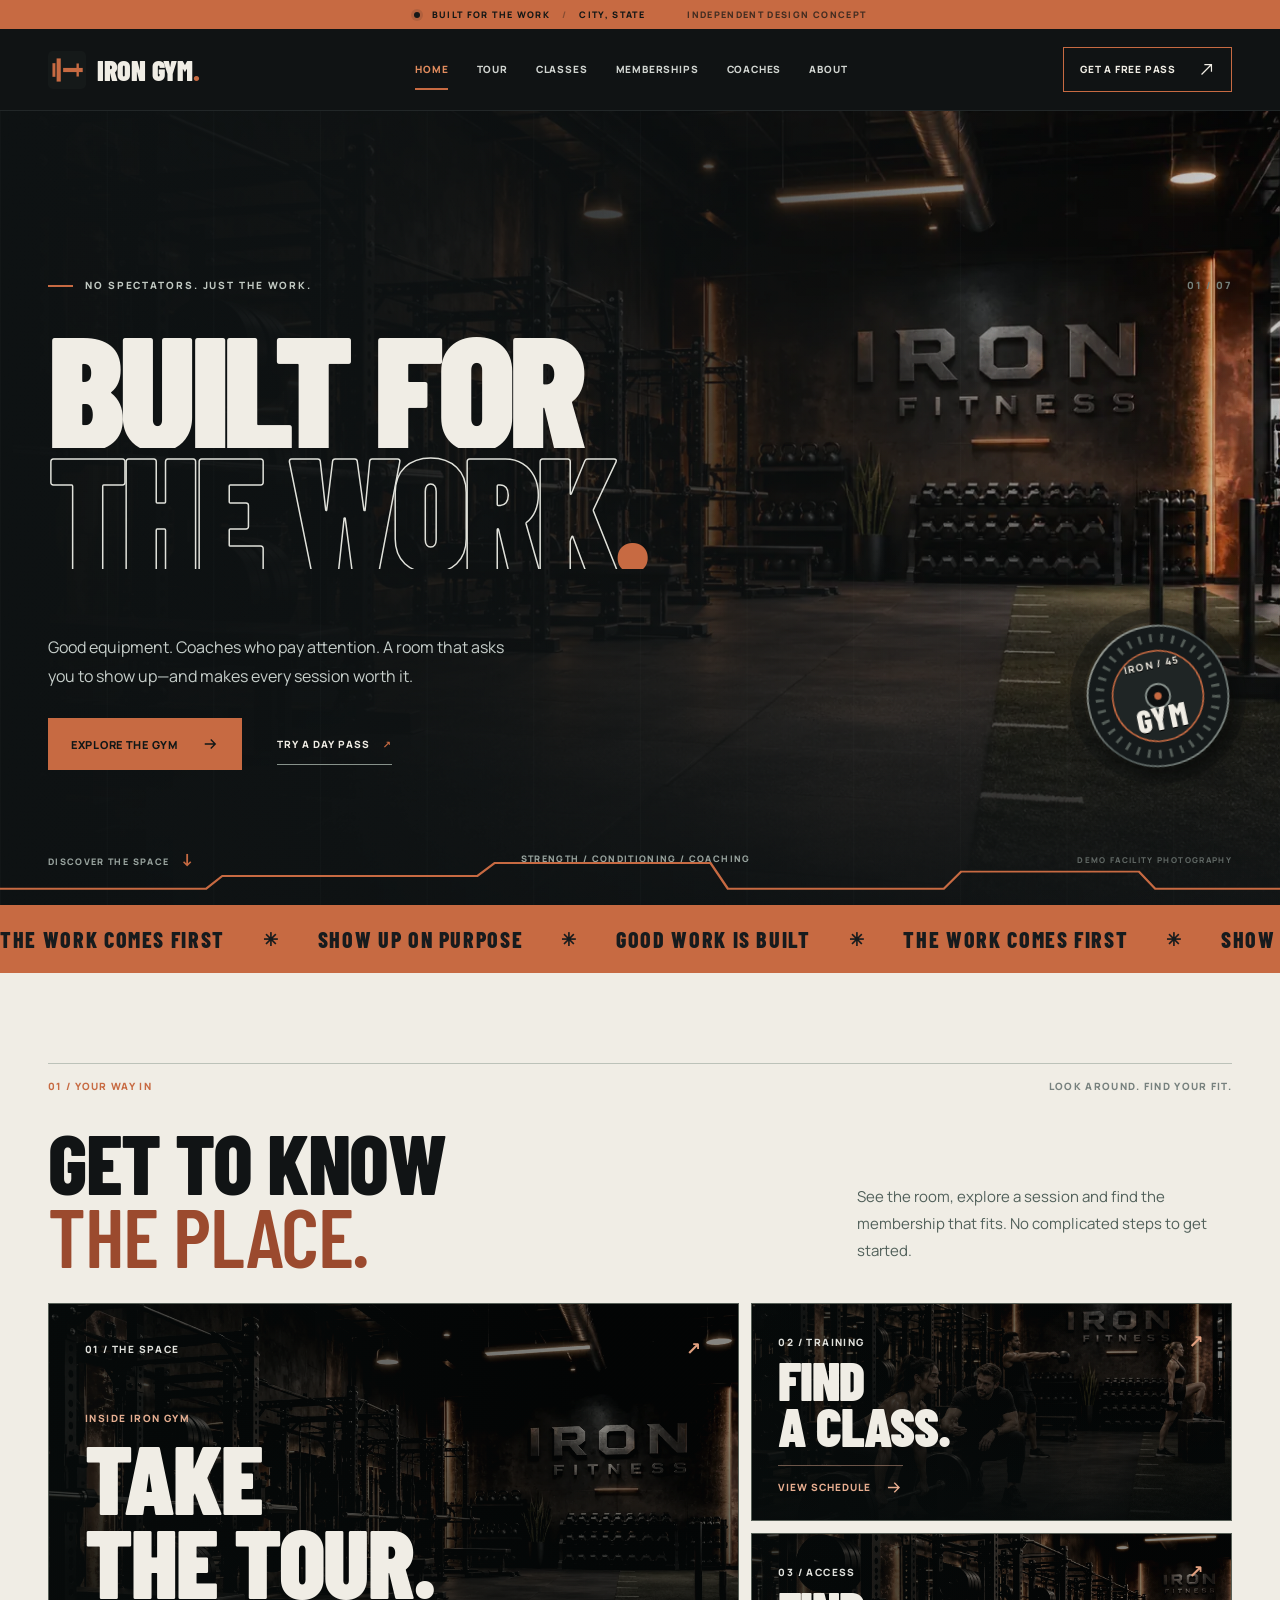
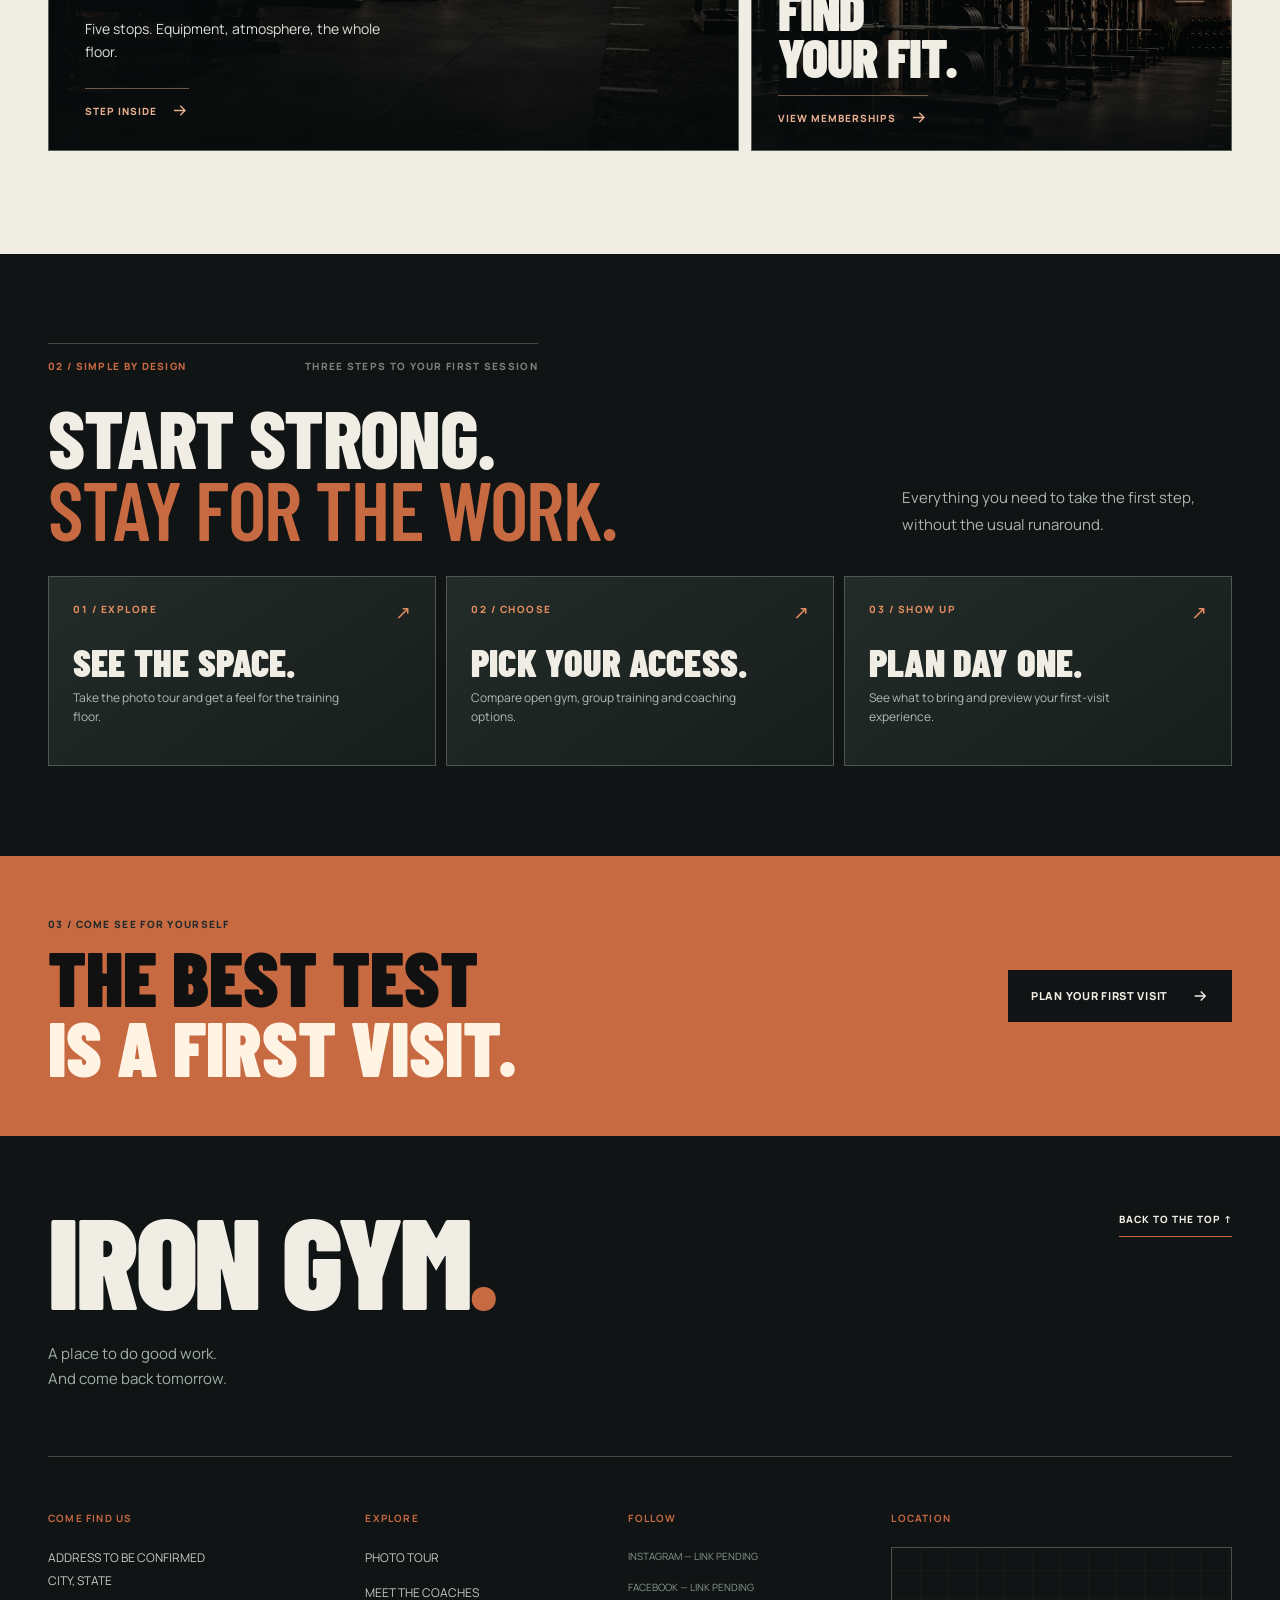
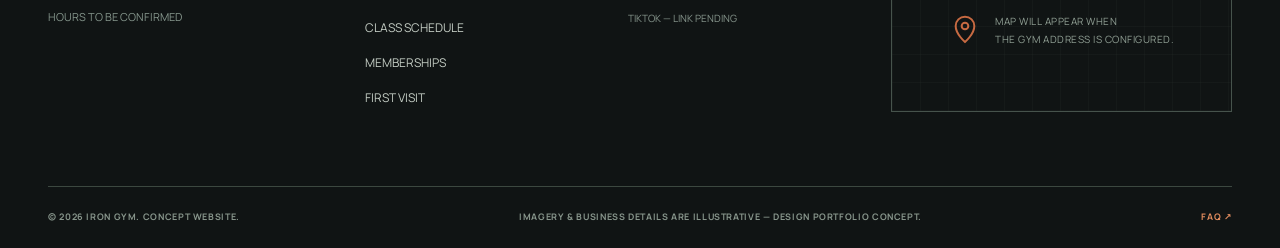
==== commit d1c8ad87: "Replace demo stock imagery with ten original AI-generated Iron Fitness gym and coach visuals" ====
--- a/index.html
+++ b/index.html
@@ -88,17 +88,17 @@
         <div class="home-portal-intro" data-reveal><h2 class="display-heading" id="portal-title">GET TO KNOW<br><em>THE PLACE.</em></h2><p>See the room, explore a session and find the membership that fits. No complicated steps to get started.</p></div>
         <div class="home-portal-grid" data-reveal>
           <a class="home-portal-card home-portal-card-feature" href="tour.html">
-            <img src="https://images.unsplash.com/photo-1534438327276-14e5300c3a48?auto=format&fit=crop&w=1400&q=80" alt="" width="1400" height="1050" loading="lazy" decoding="async">
+            <img src="assets/iron-floor.webp" alt="" width="1400" height="1050" loading="lazy" decoding="async">
             <div class="home-portal-card-top"><span>01 / THE SPACE</span><span>↗</span></div>
             <div class="home-portal-card-copy"><span>INSIDE IRON GYM</span><strong>TAKE<br>THE TOUR.</strong><p>Five stops. Equipment, atmosphere, the whole floor.</p><span class="home-portal-link">STEP INSIDE <svg aria-hidden="true"><use href="#i-arrow"/></svg></span></div>
           </a>
           <a class="home-portal-card home-portal-card-classes" href="classes.html">
-            <img src="https://images.unsplash.com/photo-1571019613914-85f342c55f55?auto=format&fit=crop&w=900&q=80" alt="" width="900" height="750" loading="lazy" decoding="async">
+            <img src="assets/iron-coaching.webp" alt="" width="900" height="750" loading="lazy" decoding="async">
             <div class="home-portal-card-top"><span>02 / TRAINING</span><span>↗</span></div>
             <div class="home-portal-card-copy"><strong>FIND<br>A CLASS.</strong><span class="home-portal-link">VIEW SCHEDULE <svg aria-hidden="true"><use href="#i-arrow"/></svg></span></div>
           </a>
           <a class="home-portal-card home-portal-card-plans" href="memberships.html">
-            <img src="https://images.unsplash.com/photo-1540497077202-7c8a3999166f?auto=format&fit=crop&w=900&q=80" alt="" width="900" height="750" loading="lazy" decoding="async">
+            <img src="assets/iron-racks.webp" alt="" width="900" height="750" loading="lazy" decoding="async">
             <div class="home-portal-card-top"><span>03 / ACCESS</span><span>↗</span></div>
             <div class="home-portal-card-copy"><strong>FIND<br>YOUR FIT.</strong><span class="home-portal-link">VIEW MEMBERSHIPS <svg aria-hidden="true"><use href="#i-arrow"/></svg></span></div>
           </a>
--- a/styles.css
+++ b/styles.css
@@ -84,7 +84,7 @@
 /* HERO */
 .hero{position:relative;min-height:min(780px,calc(100svh - var(--header-height) - 29px));height:auto;display:flex;flex-direction:column;justify-content:center;overflow:hidden;background:#0b0e0f;isolation:isolate}
 .hero-photo,.hero-noise,.hero-grid{position:absolute;inset:0;pointer-events:none}
-.hero-photo{background:linear-gradient(90deg,#0d1112 0%,#0d1112f2 27%,#0d1112be 55%,#10131339 95%),linear-gradient(0deg,#111415 0%,transparent 45%),url('https://images.unsplash.com/photo-1534438327276-14e5300c3a48?auto=format&fit=crop&w=1800&q=80') 70% 45%/cover no-repeat;z-index:-3}
+.hero-photo{background:linear-gradient(90deg,#0d1112 0%,#0d1112f2 27%,#0d1112be 55%,#10131339 95%),linear-gradient(0deg,#111415 0%,transparent 45%),url('assets/iron-floor.webp') 70% 45%/cover no-repeat;z-index:-3}
 .hero-noise{z-index:-1;opacity:.28;background-image:url('assets/grain.svg');mix-blend-mode:overlay}
 .hero-grid{z-index:-2;background-image:linear-gradient(90deg,#77817e13 1px,transparent 1px);background-size:calc(100%/12) 100%;opacity:.5}
 .hero-content{padding-top:clamp(100px,13vw,178px);padding-bottom:135px;z-index:2}
@@ -111,7 +111,7 @@
 .why-top>p{max-width:350px;font-size:15px;line-height:1.85;color:#53615d;margin:0 0 10px}
 .standard-layout{display:grid;grid-template-columns:1.06fr 1fr;gap:7.5%;align-items:stretch}
 .standard-visual{min-height:465px;position:relative;background:#171b1d;overflow:hidden}
-.standard-visual-image{position:absolute;inset:0;background:linear-gradient(0deg,#0d1112dd,#0d11122a 55%,#0d111226),url('https://images.unsplash.com/photo-1540497077202-7c8a3999166f?auto=format&fit=crop&w=1400&q=80') 50% 50%/cover}
+.standard-visual-image{position:absolute;inset:0;background:linear-gradient(0deg,#0d1112dd,#0d11122a 55%,#0d111226),url('assets/iron-racks.webp') 50% 50%/cover}
 .standard-overlay{position:absolute;left:27px;right:27px;bottom:31px;display:flex;justify-content:space-between;align-items:center;font-size:11px;font-weight:800;letter-spacing:.12em;color:#f0ede5}
 .standard-overlay b{color:var(--copper);font-size:10px}
 .image-placeholder-tag{position:absolute;top:20px;left:20px;padding:6px 9px;background:#0d1112ab;color:#c1c9c2;letter-spacing:.1em;font-size:8px;font-weight:800}
@@ -334,7 +334,7 @@
  .display-heading{font-size:clamp(55px,12vw,88px)}
  .section-intro,.why-top{display:block;margin-bottom:34px}.section-intro p,.why-top>p{margin:22px 0 0;max-width:530px}
  .hero{min-height:700px;min-height:min(760px,calc(100svh - 94px));min-height:max(630px,calc(100svh - 94px))}
- .hero-photo{background:linear-gradient(90deg,#0d1112e8 0%,#0d1112b8 40%,#0d111270 100%),linear-gradient(0deg,#111415,transparent 50%),url('https://images.unsplash.com/photo-1534438327276-14e5300c3a48?auto=format&fit=crop&w=1400&q=80') 62% center/cover}
+ .hero-photo{background:linear-gradient(90deg,#0d1112e8 0%,#0d1112b8 40%,#0d111270 100%),linear-gradient(0deg,#111415,transparent 50%),url('assets/iron-floor.webp') 62% center/cover}
  .hero-content{padding-top:90px;padding-bottom:130px}
  .hero h1{font-size:clamp(72px,15.5vw,128px)}.hero-eyebrow{font-size:8px;margin-bottom:30px;letter-spacing:.13em}
  .hero-lower{margin-top:43px}.hero-copy p{font-size:14px;max-width:390px}.hero-stamp{display:none}.hero-bottom{font-size:8px;bottom:25px}.hero-bottom>span:nth-child(2),.hero-image-label{display:none}
@@ -459,7 +459,7 @@
 .gateway-bottom{margin-top:auto;border-top:1px solid #3f4946;padding-top:18px;display:flex;align-items:center;justify-content:space-between;color:var(--copper-bright);font-size:10px;letter-spacing:.1em;font-weight:800}
 .home-feature{background:var(--slate);color:var(--bone)}
 .home-feature-inner{display:grid;grid-template-columns:1fr 1fr;gap:8%;align-items:center;min-height:520px}
-.home-feature-art{min-height:440px;position:relative;background:linear-gradient(80deg,#14171961,#12161722),url('https://images.unsplash.com/photo-1540497077202-7c8a3999166f?auto=format&fit=crop&w=1400&q=80') center/cover no-repeat;border-left:3px solid var(--copper)}
+.home-feature-art{min-height:440px;position:relative;background:linear-gradient(80deg,#14171961,#12161722),url('assets/iron-racks.webp') center/cover no-repeat;border-left:3px solid var(--copper)}
 .home-feature-art>span{position:absolute;bottom:16px;left:22px;font-size:9px;font-weight:800;letter-spacing:.11em;color:#ddd}
 .home-feature-copy{padding-block:65px}.home-feature-copy p{max-width:420px;color:#bac4be;line-height:1.8;margin:27px 0}
 .home-final{background:var(--copper);color:#111;overflow:hidden;padding:55px 0}
@@ -555,7 +555,7 @@
 
 
 /* -------------- EDITORIAL PHOTO TOUR -------------- */
-.tour-header{background:linear-gradient(105deg,#111718ee,#141b1de9 65%,#1d2827ed),url('https://images.unsplash.com/photo-1534438327276-14e5300c3a48?auto=format&fit=crop&w=1600&q=70') center 60%/cover}
+.tour-header{background:linear-gradient(105deg,#111718ee,#141b1de9 65%,#1d2827ed),url('assets/iron-floor.webp') center 60%/cover}
 .tour-section{scroll-margin-top:70px;padding-top:clamp(70px,7vw,110px);padding-bottom:clamp(75px,7vw,115px)}
 .tour-intro{display:flex;justify-content:space-between;align-items:end;gap:40px;margin-bottom:36px}
 .tour-intro p{max-width:425px;line-height:1.8;color:#515b58;margin:0 0 4px;font-size:14px}
@@ -626,11 +626,11 @@
 .home-start-grid strong{font:900 clamp(30px,3vw,43px)/.94 var(--display);letter-spacing:.005em;margin:26px 0 8px}
 .home-start-grid p{color:#aebbb1;max-width:275px;font-size:12px;line-height:1.65;margin:0}
 .home-start-grid b{position:absolute;top:20px;right:24px;color:var(--copper-bright);font-weight:500;font-size:19px}
-body[data-page="about"] .inner-hero{background:linear-gradient(100deg,#0b1010f2,#161e1ee2 62%,#101818ce),url('https://images.unsplash.com/photo-1540497077202-7c8a3999166f?auto=format&fit=crop&w=1550&q=80') center 40%/cover}
-body[data-page="classes"] .inner-hero{background:linear-gradient(100deg,#0b1010f0,#161e1eeb 62%,#101818bf),url('https://images.unsplash.com/photo-1571019613914-85f342c55f55?auto=format&fit=crop&w=1550&q=80') center 50%/cover}
-body[data-page="memberships"] .inner-hero{background:linear-gradient(100deg,#0b1010f2,#161e1edb 62%,#101818c6),url('https://images.unsplash.com/photo-1534438327276-14e5300c3a48?auto=format&fit=crop&w=1550&q=80') center 50%/cover}
-body[data-page="coaches"] .inner-hero{background:linear-gradient(100deg,#0b1010f0,#161e1de8 62%,#101818c8),url('https://images.unsplash.com/photo-1517838277536-f5f99be501cd?auto=format&fit=crop&w=1550&q=80') center 50%/cover}
-body[data-page="visit"] .inner-hero{background:linear-gradient(100deg,#0b1010f0,#161e1de8 62%,#101818c8),url('https://images.unsplash.com/photo-1540497077202-7c8a3999166f?auto=format&fit=crop&w=1550&q=80') center 40%/cover}
+body[data-page="about"] .inner-hero{background:linear-gradient(100deg,#0b1010f2,#161e1ee2 62%,#101818ce),url('assets/iron-racks.webp') center 40%/cover}
+body[data-page="classes"] .inner-hero{background:linear-gradient(100deg,#0b1010f0,#161e1eeb 62%,#101818bf),url('assets/iron-cardio.webp') center 50%/cover}
+body[data-page="memberships"] .inner-hero{background:linear-gradient(100deg,#0b1010f2,#161e1edb 62%,#101818c6),url('assets/iron-floor.webp') center 50%/cover}
+body[data-page="coaches"] .inner-hero{background:linear-gradient(100deg,#0b1010f0,#161e1de8 62%,#101818c8),url('assets/iron-coaching.webp') center 50%/cover}
+body[data-page="visit"] .inner-hero{background:linear-gradient(100deg,#0b1010f0,#161e1de8 62%,#101818c8),url('assets/iron-racks.webp') center 40%/cover}
 .coach-portrait img{filter:saturate(.58) contrast(1.18) brightness(.84) sepia(.12)}
 .coach-card:hover .coach-portrait img{filter:saturate(.73) contrast(1.18) brightness(.98)}
 .tour-stage img,.photo-card img,.gallery-shot img{filter:saturate(.63) contrast(1.12) brightness(.9) sepia(.08)}
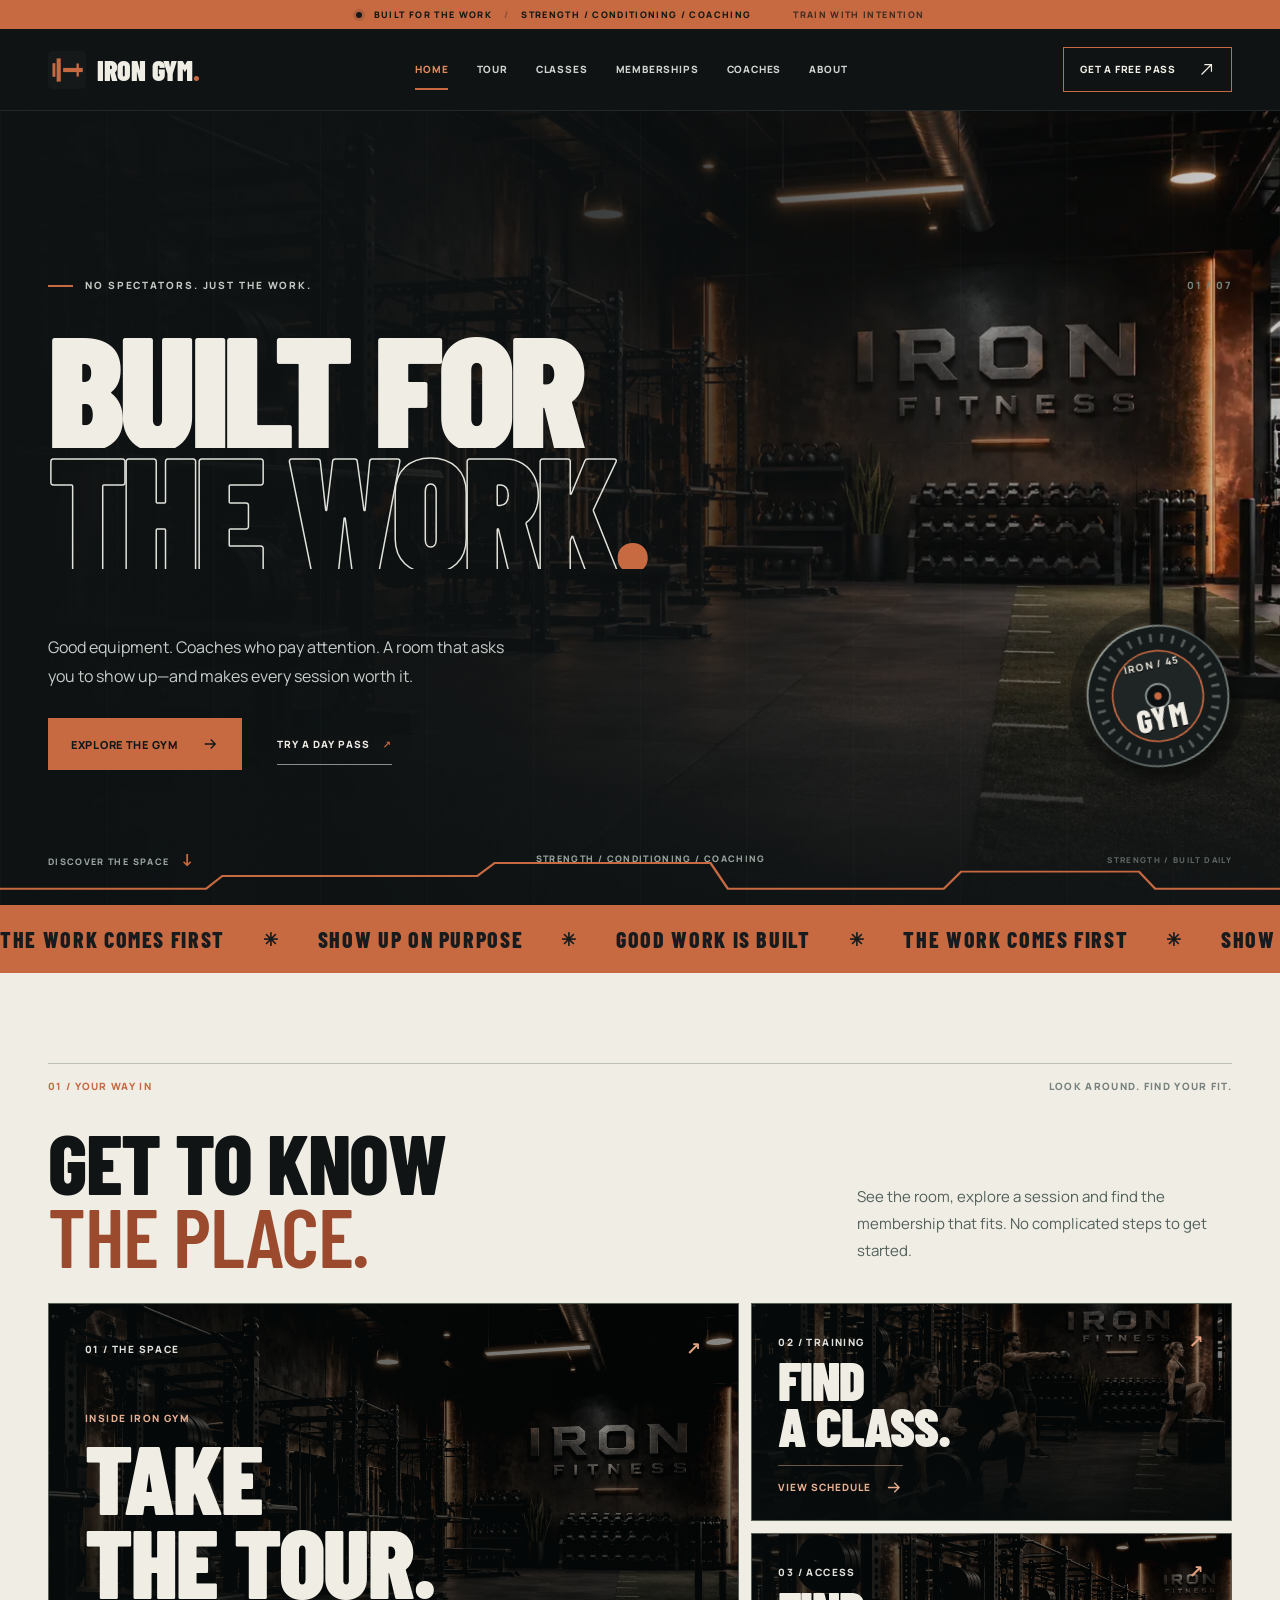
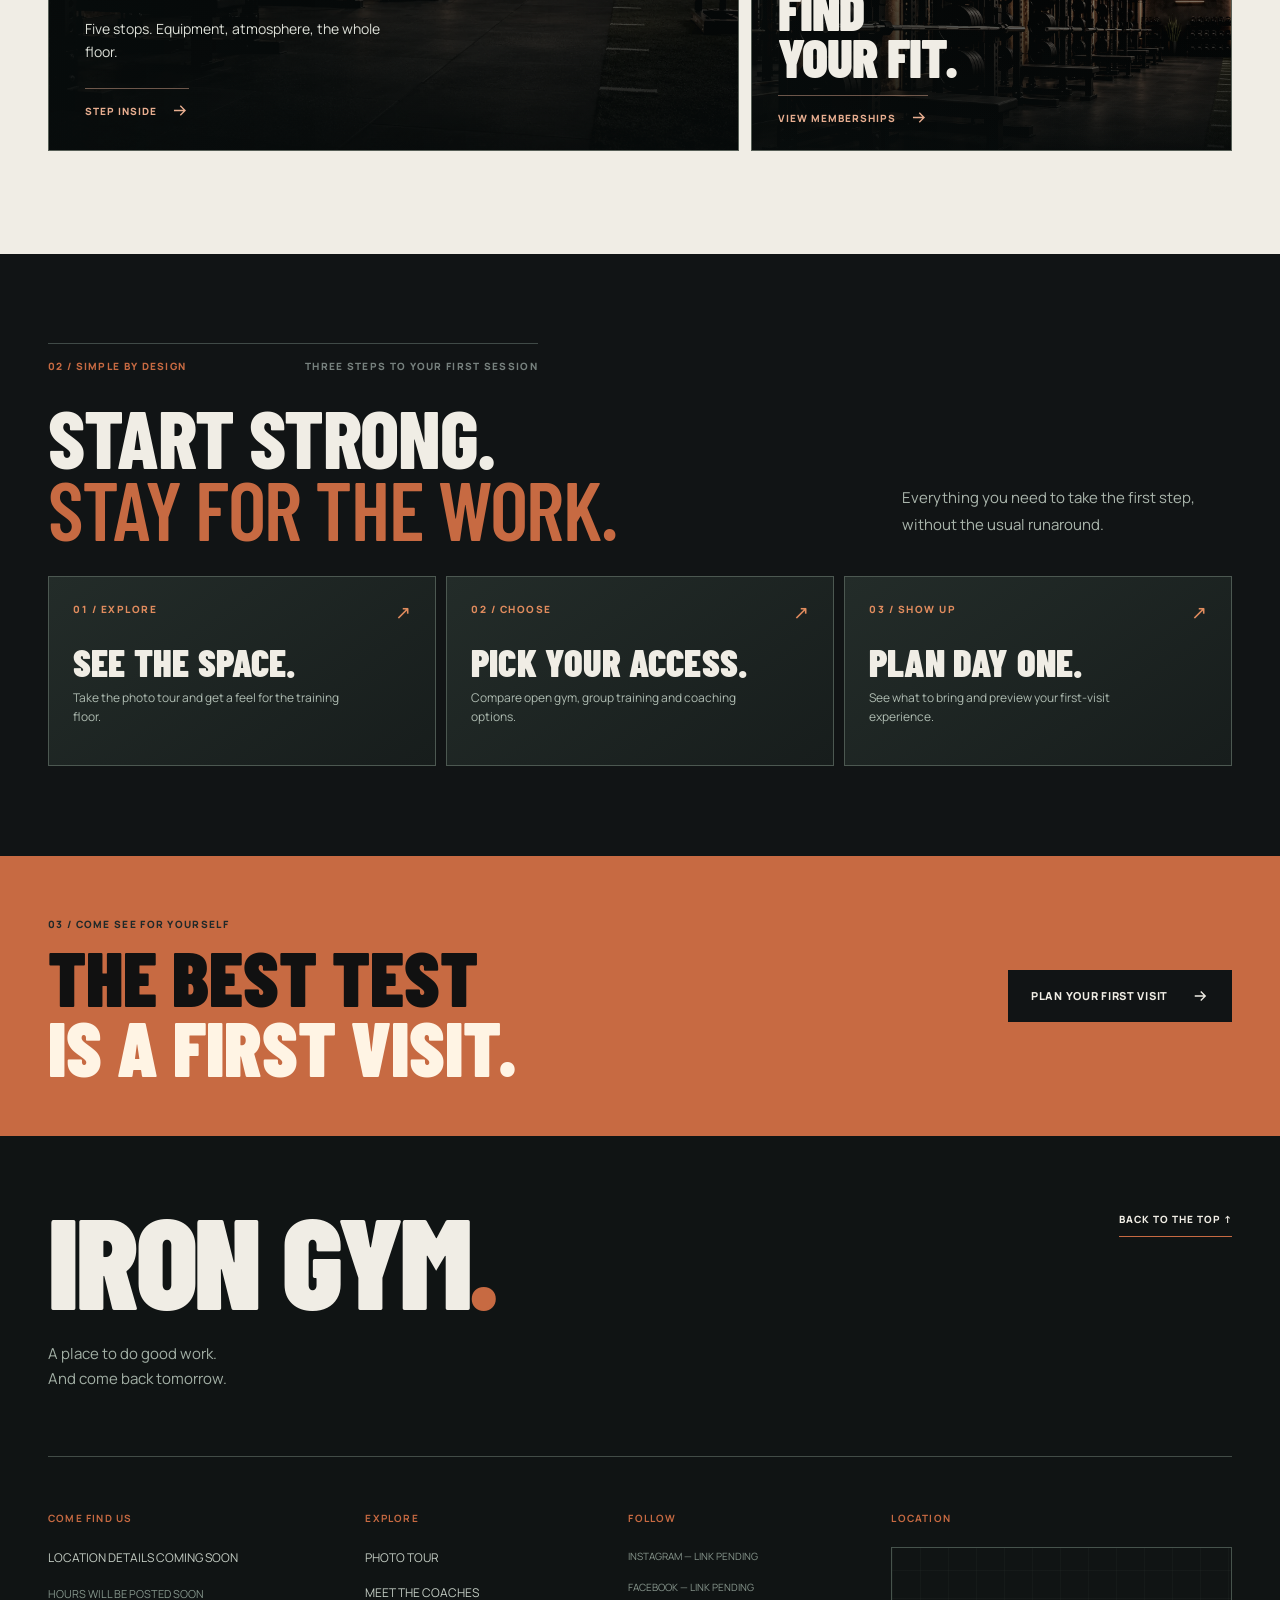
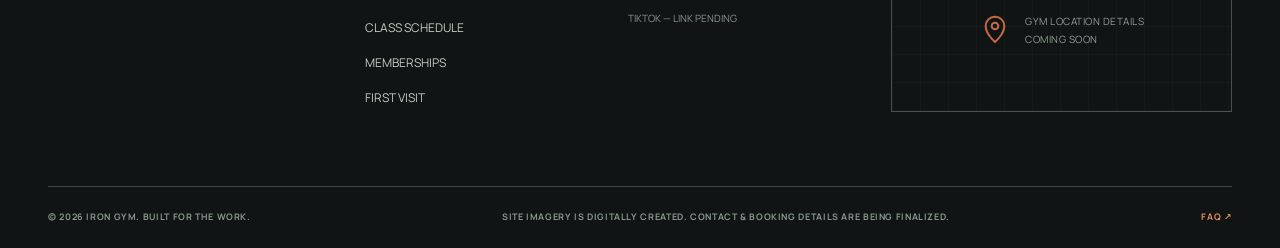
==== commit ced2b32d: "Add swipeable gym photo tour, interactive thumbnails and cleaner visitor-facing branding" ====
--- a/index.html
+++ b/index.html
@@ -43,7 +43,7 @@
     <symbol id="i-smallgroup" viewBox="0 0 48 48"><circle cx="15" cy="13" r="6"/><circle cx="33" cy="13" r="6"/><path d="M3 39v-8a12 12 0 0 1 24 0v8H3zm18 0v-8a12 12 0 0 1 24 0v8H21"/></symbol>
   </svg>
 
-  <div class="announcement"><span class="announcement-dot"></span> BUILT FOR THE WORK <span class="announcement-sep">/</span> <span class="js-city">CITY, STATE</span> <span class="announcement-right">INDEPENDENT DESIGN CONCEPT</span></div>
+  <div class="announcement"><span class="announcement-dot"></span> BUILT FOR THE WORK <span class="announcement-sep">/</span> <span>STRENGTH / CONDITIONING / COACHING</span> <span class="announcement-right">TRAIN WITH INTENTION</span></div>
   <header class="site-header" id="top">
     <div class="header-inner shell">
       <a class="wordmark" href="index.html" aria-label="Iron Gym home">
@@ -58,7 +58,7 @@
 
   <main id="main">
 <section class="hero" aria-labelledby="hero-title">
-      <div class="hero-photo" role="img" aria-label="Atmospheric demo photography of a premium strength training gym floor with black steel racks and dramatic lighting."></div>
+      <div class="hero-photo" role="img" aria-label="Atmospheric image of a strength training floor with black steel racks and dramatic lighting."></div>
       <div class="hero-noise"></div><div class="hero-grid"></div>
       <div class="shell hero-content">
         <div class="hero-eyebrow"><span class="tiny-dash"></span> NO SPECTATORS. JUST THE WORK. <span class="hero-count">01 / 07</span></div>
@@ -75,7 +75,7 @@
             <span class="plate-word plate-word-top">IRON / 45</span><b class="plate-word plate-word-bottom">GYM</b>
           </div></div>
       </div>
-<div class="hero-bottom shell"><span>DISCOVER THE SPACE <span class="scroll-down">↓</span></span><span>STRENGTH / CONDITIONING / COACHING</span><span class="hero-image-label">DEMO FACILITY PHOTOGRAPHY</span></div>
+<div class="hero-bottom shell"><span>DISCOVER THE SPACE <span class="scroll-down">↓</span></span><span>STRENGTH / CONDITIONING / COACHING</span><span class="hero-image-label">STRENGTH / BUILT DAILY</span></div>
       <svg class="forge-stroke hero-stroke" viewBox="0 0 1180 64" preserveAspectRatio="none" aria-hidden="true"><path d="M0 44H190L205 29H440L456 14H655L671 44H870L886 24H1050L1065 44H1180"/></svg>
     </section>
 
@@ -120,7 +120,7 @@
     <section class="home-final" aria-labelledby="home-final-title"><div class="shell home-final-inner" data-reveal><div><span class="eyebrow">03 / COME SEE FOR YOURSELF</span><h2 id="home-final-title">THE BEST TEST<br><em>IS A FIRST VISIT.</em></h2></div><a class="button button-dark" href="visit.html">PLAN YOUR FIRST VISIT <svg aria-hidden="true"><use href="#i-arrow"/></svg></a></div></section>
 </main>
 
-  <footer class="site-footer" id="contact"><div class="shell"><div class="footer-head"><div><a class="footer-logo" href="index.html">IRON GYM<span>.</span></a><p>A place to do good work.<br>And come back tomorrow.</p></div><a class="footer-top" href="#top">BACK TO THE TOP ↑</a></div><div class="footer-columns"><div><h3>COME FIND US</h3><p id="footer-address">ADDRESS TO BE CONFIRMED<br>CITY, STATE</p><div class="footer-hours" id="footer-hours">HOURS TO BE CONFIRMED</div></div><div><h3>EXPLORE</h3><a href="tour.html">PHOTO TOUR</a><a href="coaches.html">MEET THE COACHES</a><a href="classes.html">CLASS SCHEDULE</a><a href="memberships.html">MEMBERSHIPS</a><a href="visit.html#first-visit">FIRST VISIT</a></div><div><h3>FOLLOW</h3><span class="footer-placeholder">INSTAGRAM — LINK PENDING</span><span class="footer-placeholder">FACEBOOK — LINK PENDING</span><span class="footer-placeholder">TIKTOK — LINK PENDING</span></div><div class="footer-map"><h3>LOCATION</h3><div id="map-container" class="map-placeholder"><svg><use href="#i-location"/></svg><span>MAP WILL APPEAR WHEN<br>THE GYM ADDRESS IS CONFIGURED.</span></div></div></div><div class="footer-bottom"><span>© <span id="copyright-year">2026</span> IRON GYM. CONCEPT WEBSITE.</span><span>IMAGERY & BUSINESS DETAILS ARE ILLUSTRATIVE — DESIGN PORTFOLIO CONCEPT.</span><a href="memberships.html#faq">FAQ ↗</a></div></div></footer>
+  <footer class="site-footer" id="contact"><div class="shell"><div class="footer-head"><div><a class="footer-logo" href="index.html">IRON GYM<span>.</span></a><p>A place to do good work.<br>And come back tomorrow.</p></div><a class="footer-top" href="#top">BACK TO THE TOP ↑</a></div><div class="footer-columns"><div><h3>COME FIND US</h3><p id="footer-address">LOCATION DETAILS COMING SOON</p><div class="footer-hours" id="footer-hours">HOURS TO BE CONFIRMED</div></div><div><h3>EXPLORE</h3><a href="tour.html">PHOTO TOUR</a><a href="coaches.html">MEET THE COACHES</a><a href="classes.html">CLASS SCHEDULE</a><a href="memberships.html">MEMBERSHIPS</a><a href="visit.html#first-visit">FIRST VISIT</a></div><div><h3>FOLLOW</h3><span class="footer-placeholder">INSTAGRAM — LINK PENDING</span><span class="footer-placeholder">FACEBOOK — LINK PENDING</span><span class="footer-placeholder">TIKTOK — LINK PENDING</span></div><div class="footer-map"><h3>LOCATION</h3><div id="map-container" class="map-placeholder"><svg><use href="#i-location"/></svg><span>GYM LOCATION DETAILS<br>COMING SOON</span></div></div></div><div class="footer-bottom"><span>© <span id="copyright-year">2026</span> IRON GYM. BUILT FOR THE WORK.</span><span>SITE IMAGERY IS DIGITALLY CREATED. CONTACT & BOOKING DETAILS ARE BEING FINALIZED.</span><a href="memberships.html#faq">FAQ ↗</a></div></div></footer>
 
   <div class="sticky-mobile-actions" aria-label="Quick actions"><a href="memberships.html" class="mobile-join">VIEW PLANS <svg><use href="#i-arrow"/></svg></a><a href="visit.html#free-pass" class="mobile-pass">FREE PASS <svg><use href="#i-diagonal"/></svg></a></div>
 
--- a/styles.css
+++ b/styles.css
@@ -642,4 +642,35 @@
 .visit-roadmap a{margin-top:auto;font-size:10px;font-weight:800;color:#9b4a2e;letter-spacing:.06em}
 @media(max-width:900px){.home-portal-intro,.home-start-head{align-items:flex-start;flex-direction:column;gap:15px}.home-portal-grid{grid-template-columns:minmax(0,1fr) minmax(0,1fr);grid-template-rows:auto}.home-portal-card-feature{grid-column:span 2;grid-row:auto;min-height:340px}.home-start-grid{grid-template-columns:1fr}.home-start-grid a{min-height:140px}.visit-roadmap{grid-template-columns:1fr}}
 @media(max-width:760px){.home-portal{padding-top:60px;padding-bottom:75px}.home-portal .section-kicker{margin-bottom:22px}.home-portal-intro{margin-bottom:23px}.home-portal-grid{grid-template-columns:1fr;grid-template-rows:auto}.home-portal-card,.home-portal-card-feature{grid-column:auto;grid-row:auto;min-height:225px;padding:22px}.home-portal-card-feature{min-height:330px}.home-portal-card-feature .home-portal-card-copy strong{font-size:clamp(61px,15vw,88px)}.home-portal-card-copy strong{font-size:clamp(42px,12vw,68px)}.home-start{padding:65px 0 80px}.home-start-grid a{min-height:133px}.home-start-head .display-heading{font-size:clamp(49px,13vw,76px)}.visit-roadmap{margin-bottom:30px}.visit-roadmap>div{min-height:130px}}
-@media(prefers-reduced-motion:reduce){.home-portal-card,.home-portal-card img,.home-start-grid a{transition:none}.home-portal-card:hover,.home-portal-card:focus-visible,.home-portal-card:hover img,.home-portal-card:focus-visible img{transform:none}}+@media(prefers-reduced-motion:reduce){.home-portal-card,.home-portal-card img,.home-start-grid a{transition:none}.home-portal-card:hover,.home-portal-card:focus-visible,.home-portal-card:hover img,.home-portal-card:focus-visible img{transform:none}}
+
+
+/* IRON GYM / swipeable, image-forward photo tour */
+.tour-stage{touch-action:pan-y;user-select:none;-webkit-user-select:none}
+.tour-stage img{pointer-events:none;-webkit-user-drag:none}
+.tour-swipe-hint{position:absolute;top:54px;right:25px;z-index:3;display:none;padding:7px 11px;border:1px solid #ffffff61;background:#121a18a1;color:#f4eee5;font-size:9px;letter-spacing:.11em;font-weight:800;pointer-events:none}
+.tour-progress{position:absolute;z-index:3;bottom:0;left:0;right:0;display:grid;grid-template-columns:repeat(5,1fr);gap:3px;background:#111a1a;padding:0 3px 3px;height:6px;pointer-events:none}
+.tour-progress i{display:block;background:#68726d;opacity:.65;transition:background .25s,opacity .25s}
+.tour-progress i.is-active{background:var(--copper);opacity:1}
+.tour-steps{gap:5px;padding:6px;background:#161e1d;grid-auto-flow:column}
+.tour-step{padding:0;display:flex;justify-content:flex-end;align-items:flex-start;gap:0;min-height:125px;overflow:hidden;border:2px solid transparent;background:#222b29;color:#f0eee7}
+.tour-step:last-child{border-right:2px solid transparent}
+.tour-step.is-active{border-color:var(--copper);background:#26302d;color:#fff}
+.tour-step:hover,.tour-step:focus-visible{background:#303a35;color:#fff;border-color:#e0a47e}
+.tour-step>img{position:absolute;inset:0;width:100%;height:100%;object-fit:cover;filter:saturate(.68) brightness(.72);transition:transform .35s,filter .35s;pointer-events:none}
+.tour-step.is-active>img{filter:saturate(.9) brightness(.85)}
+.tour-step:hover>img{transform:scale(1.035)}
+.tour-step-shade{position:absolute;inset:0;background:linear-gradient(0deg,#0c1414d9,#0c14142b 68%);pointer-events:none}
+.tour-step-number{position:relative;z-index:1;padding:10px 11px 0;font:900 25px/1 var(--display)}
+.tour-step-label{position:relative;z-index:1;font-size:9px;letter-spacing:.07em;padding:0 11px 11px;min-height:30px}
+@media(max-width:760px){
+ .tour-swipe-hint{display:block;top:39px;right:15px;font-size:8px}
+ .tour-stage{min-height:360px}
+ .tour-steps{grid-auto-flow:column;grid-template-columns:repeat(5,minmax(96px,1fr));overflow-x:auto;overscroll-behavior-x:contain;scrollbar-width:thin;gap:4px}
+ .tour-step{min-height:88px;padding:0;gap:0}
+ .tour-step-number{font-size:19px;padding:6px 7px 0}
+ .tour-step-label{font-size:8px;padding:0 7px 8px;line-height:1.2}
+ .tour-controls>span{font-size:8px;max-width:180px}
+}
+@media(max-width:420px){.tour-stage{min-height:295px}.tour-swipe-hint{top:34px}}
+@media(prefers-reduced-motion:reduce){.tour-step>img,.tour-progress i{transition:none}}
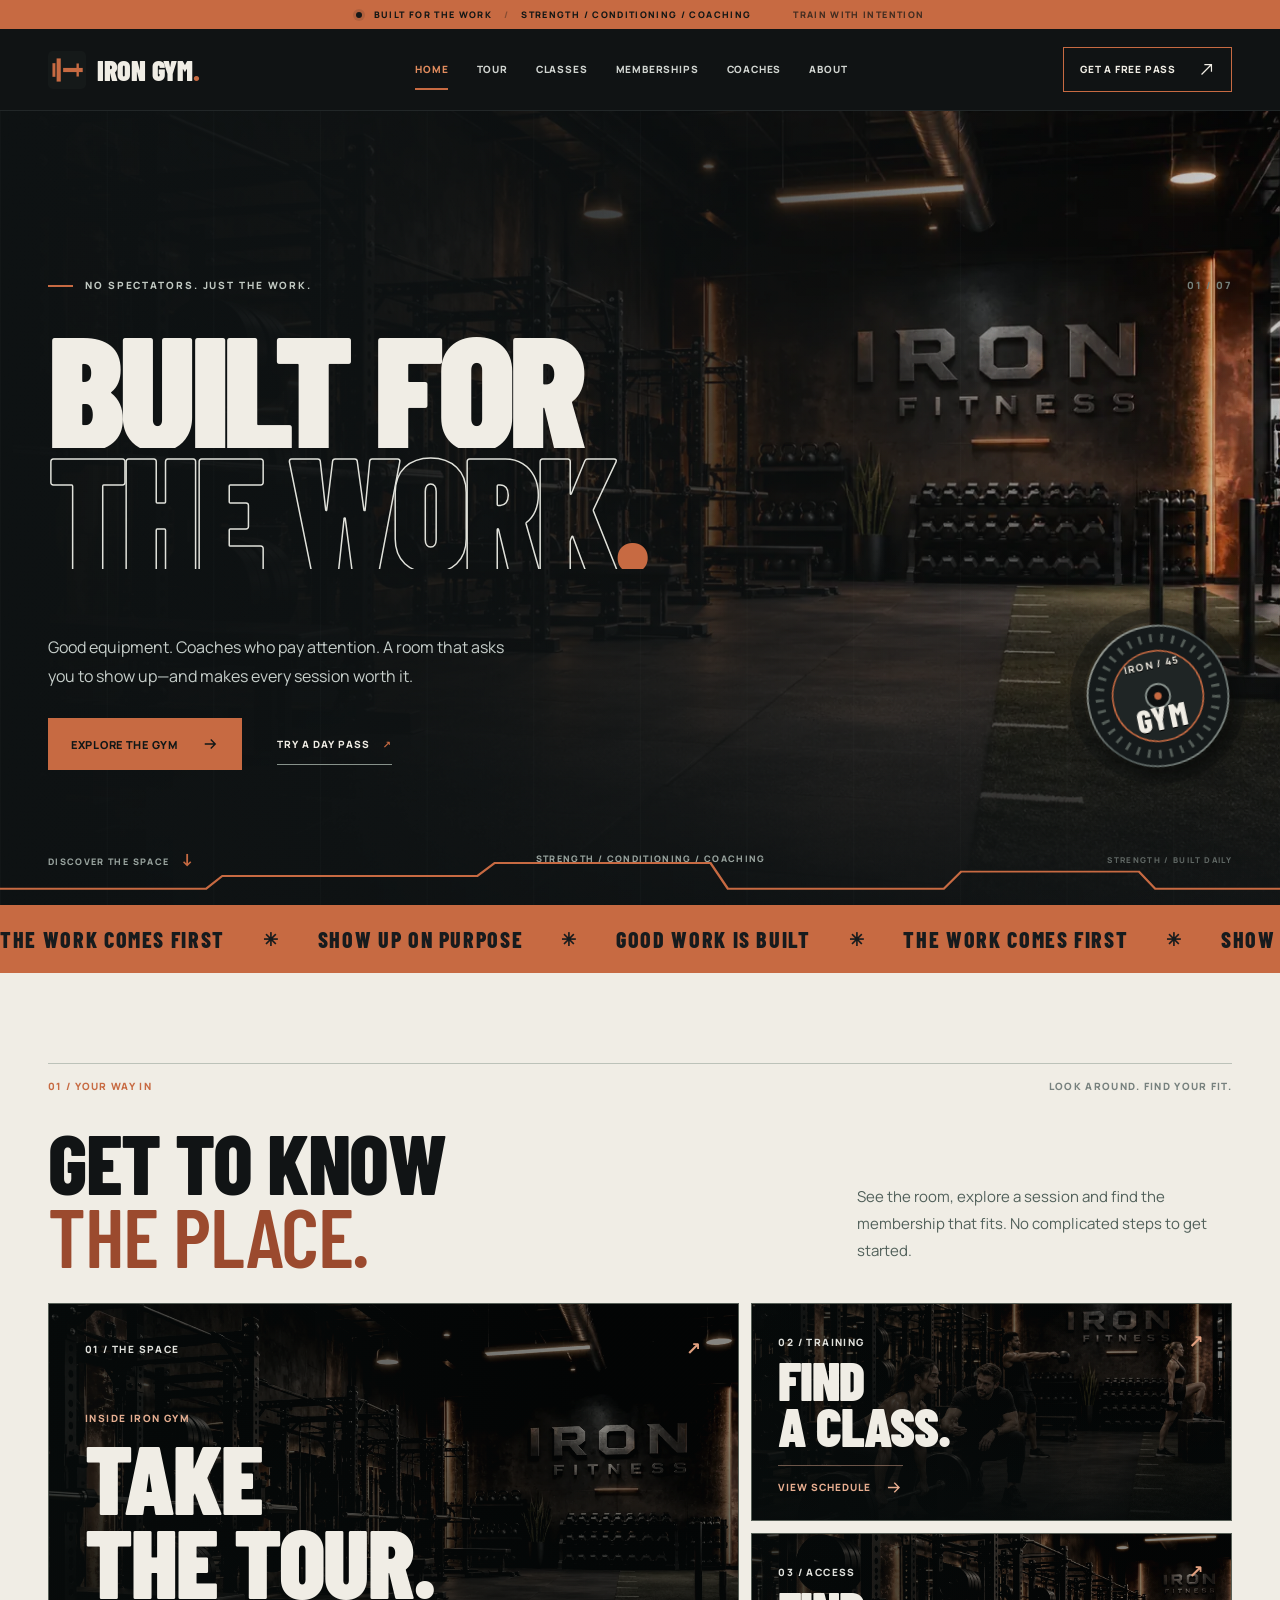
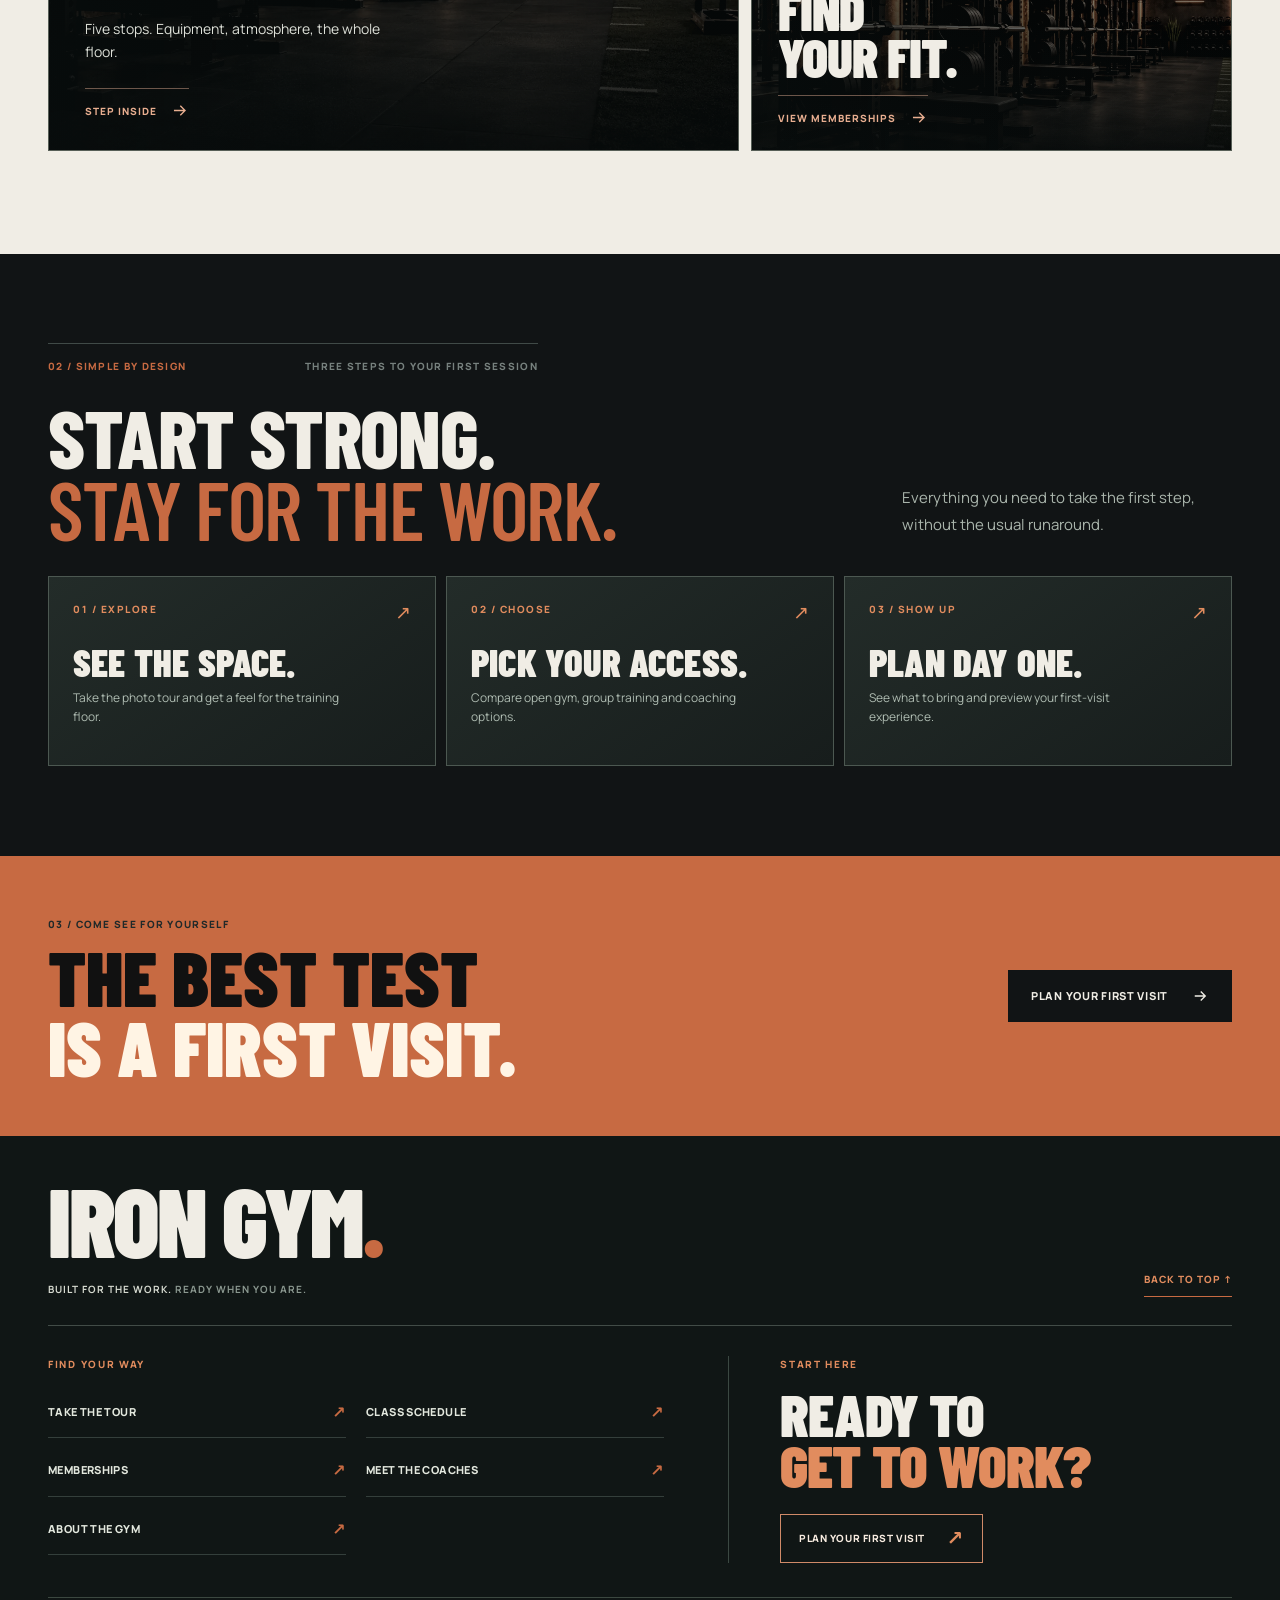
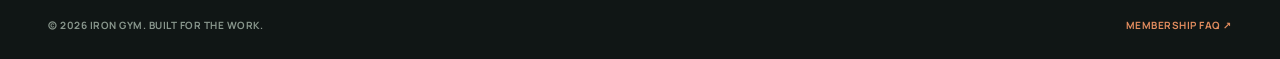
==== commit 00844dab: "Polish mobile photo tour and replace placeholder-heavy footer with streamlined navigation" ====
--- a/index.html
+++ b/index.html
@@ -120,7 +120,47 @@
     <section class="home-final" aria-labelledby="home-final-title"><div class="shell home-final-inner" data-reveal><div><span class="eyebrow">03 / COME SEE FOR YOURSELF</span><h2 id="home-final-title">THE BEST TEST<br><em>IS A FIRST VISIT.</em></h2></div><a class="button button-dark" href="visit.html">PLAN YOUR FIRST VISIT <svg aria-hidden="true"><use href="#i-arrow"/></svg></a></div></section>
 </main>
 
-  <footer class="site-footer" id="contact"><div class="shell"><div class="footer-head"><div><a class="footer-logo" href="index.html">IRON GYM<span>.</span></a><p>A place to do good work.<br>And come back tomorrow.</p></div><a class="footer-top" href="#top">BACK TO THE TOP ↑</a></div><div class="footer-columns"><div><h3>COME FIND US</h3><p id="footer-address">LOCATION DETAILS COMING SOON</p><div class="footer-hours" id="footer-hours">HOURS TO BE CONFIRMED</div></div><div><h3>EXPLORE</h3><a href="tour.html">PHOTO TOUR</a><a href="coaches.html">MEET THE COACHES</a><a href="classes.html">CLASS SCHEDULE</a><a href="memberships.html">MEMBERSHIPS</a><a href="visit.html#first-visit">FIRST VISIT</a></div><div><h3>FOLLOW</h3><span class="footer-placeholder">INSTAGRAM — LINK PENDING</span><span class="footer-placeholder">FACEBOOK — LINK PENDING</span><span class="footer-placeholder">TIKTOK — LINK PENDING</span></div><div class="footer-map"><h3>LOCATION</h3><div id="map-container" class="map-placeholder"><svg><use href="#i-location"/></svg><span>GYM LOCATION DETAILS<br>COMING SOON</span></div></div></div><div class="footer-bottom"><span>© <span id="copyright-year">2026</span> IRON GYM. BUILT FOR THE WORK.</span><span>SITE IMAGERY IS DIGITALLY CREATED. CONTACT & BOOKING DETAILS ARE BEING FINALIZED.</span><a href="memberships.html#faq">FAQ ↗</a></div></div></footer>
+  <footer class="site-footer" id="contact">
+  <div class="shell">
+    <div class="footer-head">
+      <div class="footer-brand"><a class="footer-logo" href="index.html">IRON GYM<span>.</span></a><p>BUILT FOR THE WORK. <span>READY WHEN YOU ARE.</span></p></div>
+      <a class="footer-top" href="#top">BACK TO TOP ↑</a>
+    </div>
+    <div class="footer-main">
+      <nav class="footer-nav" aria-label="Footer navigation">
+        <span class="footer-kicker">FIND YOUR WAY</span>
+        <div class="footer-nav-grid">
+          <a href="tour.html">TAKE THE TOUR <span aria-hidden="true">↗</span></a>
+          <a href="classes.html">CLASS SCHEDULE <span aria-hidden="true">↗</span></a>
+          <a href="memberships.html">MEMBERSHIPS <span aria-hidden="true">↗</span></a>
+          <a href="coaches.html">MEET THE COACHES <span aria-hidden="true">↗</span></a>
+          <a href="about.html">ABOUT THE GYM <span aria-hidden="true">↗</span></a>
+        </div>
+      </nav>
+      <div class="footer-visit">
+        <span class="footer-kicker">START HERE</span>
+        <h3>READY TO<br><em>GET TO WORK?</em></h3>
+        <a href="visit.html#first-visit">PLAN YOUR FIRST VISIT <span aria-hidden="true">↗</span></a>
+      </div>
+    </div>
+    <div class="footer-extra" id="footer-extra" hidden>
+      <div class="footer-location" id="footer-location" hidden>
+        <span class="footer-kicker">FIND US</span>
+        <p id="footer-address"></p>
+        <p class="footer-hours" id="footer-hours"></p>
+        <div id="map-container" class="footer-map-frame" hidden></div>
+      </div>
+      <div class="footer-social" id="footer-social" hidden>
+        <span class="footer-kicker">FOLLOW ALONG</span>
+        <div id="footer-social-links"></div>
+      </div>
+    </div>
+    <div class="footer-bottom">
+      <span>© <span id="copyright-year">2026</span> IRON GYM. BUILT FOR THE WORK.</span>
+      <a href="memberships.html#faq">MEMBERSHIP FAQ ↗</a>
+    </div>
+  </div>
+</footer>
 
   <div class="sticky-mobile-actions" aria-label="Quick actions"><a href="memberships.html" class="mobile-join">VIEW PLANS <svg><use href="#i-arrow"/></svg></a><a href="visit.html#free-pass" class="mobile-pass">FREE PASS <svg><use href="#i-diagonal"/></svg></a></div>
 
--- a/styles.css
+++ b/styles.css
@@ -673,4 +673,77 @@
  .tour-controls>span{font-size:8px;max-width:180px}
 }
 @media(max-width:420px){.tour-stage{min-height:295px}.tour-swipe-hint{top:34px}}
-@media(prefers-reduced-motion:reduce){.tour-step>img,.tour-progress i{transition:none}}+@media(prefers-reduced-motion:reduce){.tour-step>img,.tour-progress i{transition:none}}
+
+
+/* -----------------------------------------------------------
+   Compact footer + mobile photo-tour navigation, 2026-11-08.
+   Only real, configured location/social links are shown by app.js.
+   ----------------------------------------------------------- */
+.site-footer{padding:48px 0 25px;background:#101615}
+.site-footer [hidden]{display:none!important}
+.site-footer .footer-head{padding:0 0 28px;align-items:end}
+.site-footer .footer-logo{font-size:clamp(52px,7.5vw,112px)}
+.site-footer .footer-head p{font-size:10px;line-height:1.6;letter-spacing:.1em;font-weight:700;margin:16px 0 0;color:#d5d9cf}
+.site-footer .footer-head p span{color:#8b9890}
+.site-footer .footer-top{font-size:10px;color:var(--copper-bright)}
+.footer-main{display:grid;grid-template-columns:1.1fr minmax(270px,.9fr);gap:clamp(30px,5vw,85px);padding:30px 0 34px}
+.footer-kicker{display:block;font-size:10px;font-weight:800;letter-spacing:.17em;color:var(--copper-bright);margin-bottom:16px}
+.footer-nav-grid{display:grid;grid-template-columns:repeat(2,minmax(0,1fr));gap:9px 20px}
+.footer-nav-grid a{display:flex;align-items:center;gap:8px;justify-content:space-between;min-width:0;border-bottom:1px solid #343f3b;padding:10px 0 12px;color:#e3e8de;font-size:11px;font-weight:800;letter-spacing:.035em;transition:color .2s,border-color .2s}
+.footer-nav-grid a span{color:var(--copper);font-size:16px}
+.footer-nav-grid a:hover,.footer-nav-grid a:focus-visible{color:var(--copper-bright);border-color:var(--copper)}
+.footer-visit{border-left:1px solid #3b4842;padding-left:clamp(24px,4vw,62px)}
+.footer-visit h3{font:900 clamp(38px,4.6vw,67px)/.86 var(--display);margin:5px 0 24px;letter-spacing:-.015em}
+.footer-visit h3 em{font-style:normal;color:var(--copper-bright)}
+.footer-visit>a{display:inline-flex;align-items:center;justify-content:space-between;gap:22px;border:1px solid #d08a68;padding:15px 18px;color:#f8ece0;font-size:10px;font-weight:900;letter-spacing:.055em;transition:background .2s,color .2s}
+.footer-visit>a span{font-size:20px;line-height:.6;color:var(--copper-bright)}
+.footer-visit>a:hover,.footer-visit>a:focus-visible{background:var(--copper);color:#151918}
+.footer-visit>a:hover span{color:#151918}
+.footer-extra{display:grid;grid-template-columns:1fr 1fr;gap:26px;border-top:1px solid #37443e;padding:27px 0}
+.footer-extra p{margin:0 0 9px;line-height:1.6;color:#c0c9c1;font-size:12px}
+.footer-map-frame{height:180px;margin-top:17px;border:1px solid #384941}
+.footer-map-frame iframe{width:100%;height:100%;border:0;display:block}
+#footer-social-links{display:flex;flex-wrap:wrap;gap:14px}
+#footer-social-links a{color:#dae2d8;font-size:11px;font-weight:700;text-decoration:underline;text-decoration-color:#875a45;text-underline-offset:5px}
+.footer-bottom{padding-top:19px;font-size:10px;letter-spacing:.05em;align-items:center}
+.footer-bottom a{white-space:nowrap}
+@media(max-width:760px){
+ .site-footer{padding:37px 0 calc(78px + env(safe-area-inset-bottom,0px))}
+ .site-footer .footer-head{padding-bottom:22px;align-items:center}
+ .site-footer .footer-logo{font-size:64px}
+ .site-footer .footer-head p{margin-top:12px;font-size:9px}
+ .site-footer .footer-top{font-size:9px}
+ .footer-main{grid-template-columns:minmax(0,1fr);gap:25px;padding:23px 0 25px}
+ .footer-nav-grid{gap:5px 17px}
+ .footer-nav-grid a{font-size:10px;line-height:1.35;padding:9px 0 10px}
+ .footer-visit{border-left:0;border-top:1px solid #3b4842;padding:25px 0 0}
+ .footer-visit h3{font-size:clamp(42px,12vw,68px);margin-bottom:20px}
+ .footer-extra{grid-template-columns:minmax(0,1fr);gap:20px}
+ .footer-bottom{gap:12px;line-height:1.6}
+ /* The photo strip belongs directly below the image, not after the entire description. */
+ .tour-system{grid-template-areas:'photo' 'thumbs' 'details';grid-template-columns:minmax(0,1fr)}
+ .tour-system .tour-stage{grid-area:photo;min-height:320px;aspect-ratio:1.15/1}
+ .tour-system .tour-steps{grid-area:thumbs;grid-column:1;grid-row:auto;gap:5px;padding:7px;scroll-snap-type:x mandatory}
+ .tour-system .tour-description{grid-area:details;grid-column:1;padding:24px}
+ .tour-step{scroll-snap-align:start}
+ .tour-details h3{font-size:clamp(39px,11vw,61px);margin:17px 0 12px}
+ .tour-details>p{font-size:13px;line-height:1.65}
+ .tour-features{margin-top:15px;gap:6px}
+ .tour-features span{padding:7px 9px;font-size:8px}
+ .tour-details-top{padding-bottom:14px}
+ .tour-details-top>span:last-child{display:none}
+ .tour-controls{margin-top:18px;padding-top:0}
+ .tour-controls>span{display:none}
+ .tour-action-buttons button{height:43px;width:54px;font-size:24px}
+ .tour-fine-print{margin-top:10px}
+}
+@media(max-width:450px){
+ .site-footer .footer-logo{font-size:clamp(54px,15vw,64px)}
+ .footer-nav-grid a{font-size:9px;gap:4px}
+ .tour-system .tour-stage{min-height:290px}
+ .tour-system .tour-description{padding:20px}
+}
+@media(prefers-reduced-motion:reduce){
+ .footer-nav-grid a,.footer-visit>a{transition:none}
+}
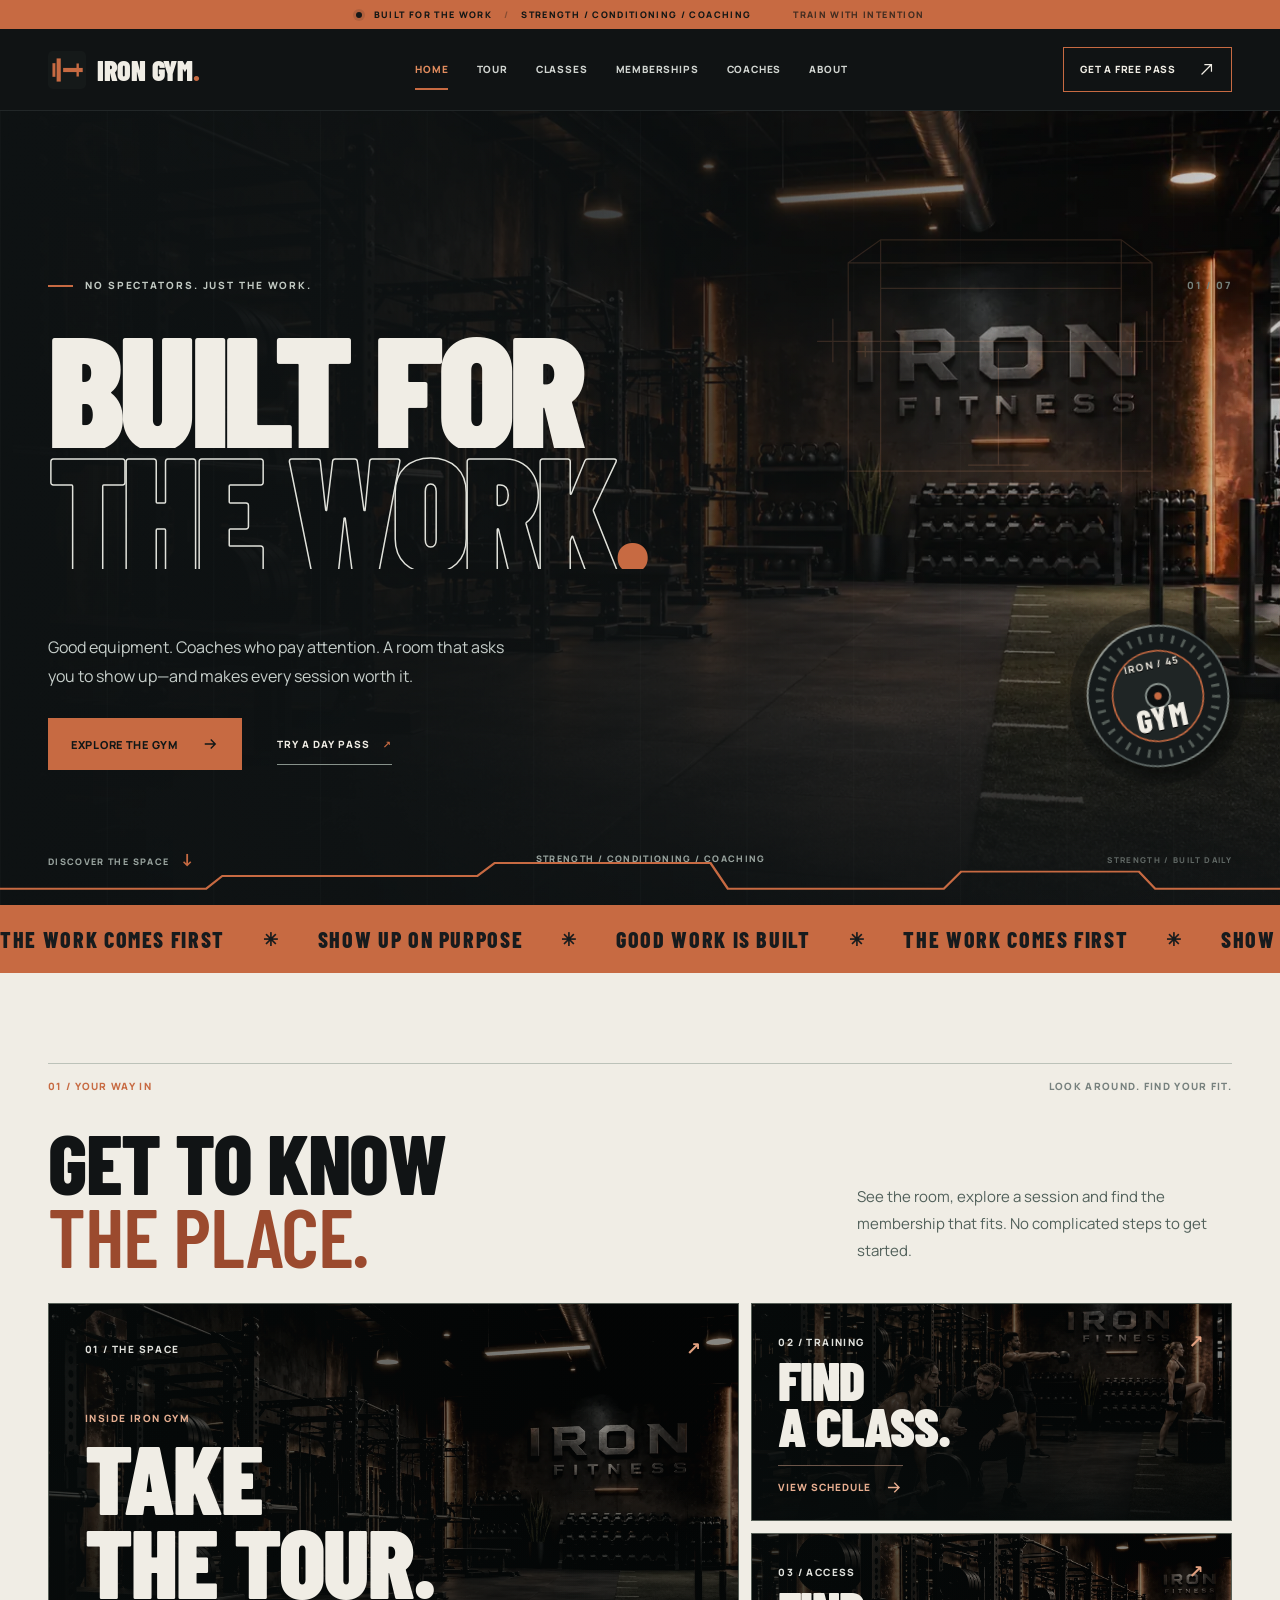
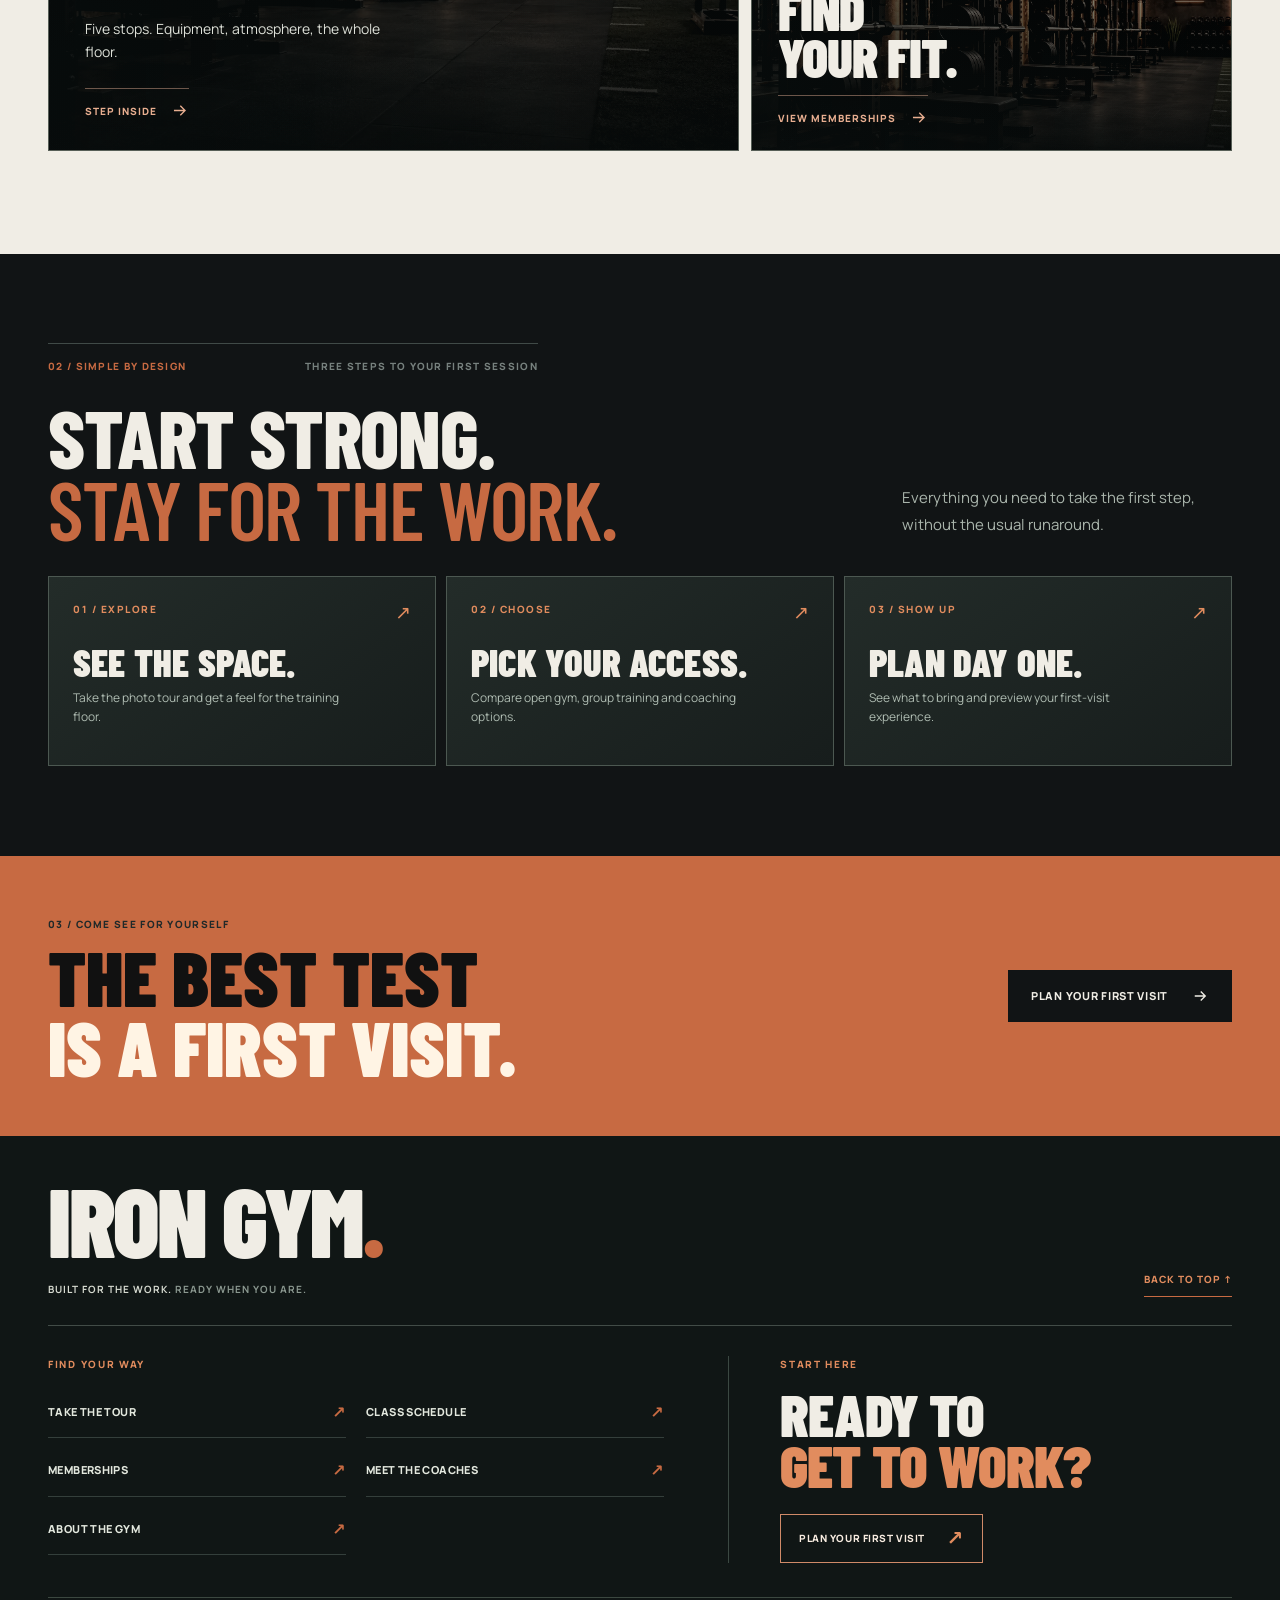
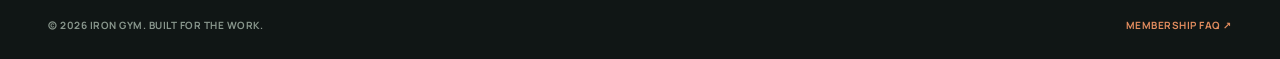
==== commit 9d5156eb: "Add cinematic page transitions, copper pointer effects and animated gym linework" ====
--- a/index.html
+++ b/index.html
@@ -60,6 +60,10 @@
 <section class="hero" aria-labelledby="hero-title">
       <div class="hero-photo" role="img" aria-label="Atmospheric image of a strength training floor with black steel racks and dramatic lighting."></div>
       <div class="hero-noise"></div><div class="hero-grid"></div>
+      <svg class="cinema-rack-drawing" viewBox="0 0 540 420" fill="none" aria-hidden="true" focusable="false">
+        <path d="M94 365V76L132 49H414L450 76V365M132 49V344M414 49V344M94 76H450M132 106H414M132 320H414M93 320H450M104 180H439M114 174V186M426 174V186"/>
+        <path d="M58 168H485M76 142V192M96 133V201M444 133V201M464 142V192M103 168H437M270 177V313M235 313H305M221 335H318M188 347H350"/>
+      </svg>
       <div class="shell hero-content">
         <div class="hero-eyebrow"><span class="tiny-dash"></span> NO SPECTATORS. JUST THE WORK. <span class="hero-count">01 / 07</span></div>
         <h1 id="hero-title"><span class="hero-line hero-line-one">BUILT FOR</span><span class="hero-outline hero-line hero-line-two">THE WORK<span class="copper-dot">.</span></span></h1>
--- a/styles.css
+++ b/styles.css
@@ -746,4 +746,67 @@
 }
 @media(prefers-reduced-motion:reduce){
  .footer-nav-grid a,.footer-visit>a{transition:none}
+}
+
+
+/* ===========================================================
+   FORGED CINEMATIC MOTION  /  UI POLISH
+   Progressive enhancement: no navigation spinners or blocking assets.
+   =========================================================== */
+body.cinema-enter::after,
+body.cinema-leaving::after{
+  content:"";position:fixed;top:0;left:0;width:100%;height:3px;
+  background:linear-gradient(90deg,#713923,var(--copper-bright),#f1d0a6);
+  transform-origin:left;pointer-events:none;z-index:130;
+}
+body.cinema-enter::after{animation:forge-entry-line .76s cubic-bezier(.2,.75,.2,1) both}
+body.cinema-leaving::after{animation:forge-exit-line .23s ease-out both}
+body.cinema-enter main>:first-child{animation:forge-page-enter .72s cubic-bezier(.16,1,.3,1) both}
+body.cinema-leaving main,body.cinema-leaving .site-footer{
+  opacity:.66;transform:translateY(-6px);transition:opacity .18s ease,transform .18s ease;
+}
+@keyframes forge-entry-line{0%{transform:scaleX(0);opacity:1}80%{transform:scaleX(1);opacity:1}100%{transform:scaleX(1);opacity:0}}
+@keyframes forge-exit-line{from{transform:scaleX(0)}to{transform:scaleX(1)}}
+@keyframes forge-page-enter{from{opacity:.72;transform:translateY(9px)}to{opacity:1;transform:translateY(0)}}
+
+/* Animate the stroke, not a big video or canvas scene. */
+.cinema-rack-drawing{position:absolute;right:4%;top:11%;width:min(36vw,520px);height:auto;
+  color:#d08c69;stroke:currentColor;stroke-width:1.35;stroke-linecap:round;
+  opacity:.19;z-index:1;pointer-events:none;filter:drop-shadow(0 0 14px #a05d3c55)}
+.cinema-rack-drawing path{stroke-dasharray:2400;stroke-dashoffset:2400;
+  animation:forge-draw-rack 2.4s .25s cubic-bezier(.2,.65,.2,1) both}
+.cinema-rack-drawing path:nth-child(2){animation-delay:.43s}
+@keyframes forge-draw-rack{to{stroke-dashoffset:0}}
+
+/* Short-range button attraction for fine-pointer devices only. */
+.cinema-magnetic{transform:translate3d(var(--magnet-x,0px),var(--magnet-y,0px),0);
+  transition:transform .2s cubic-bezier(.2,.7,.2,1),background .2s,color .2s}
+.cinema-magnetic:hover:not(:disabled){transform:translate3d(var(--magnet-x,0px),calc(var(--magnet-y,0px) - 1px),0)}
+.cinema-magnetic:focus-visible{transform:none}
+/* A small light sheen adds depth without obscuring copy or replacing hover outlines. */
+.home-portal-card.cinema-spotlight::after{
+  content:"";position:absolute;inset:0;pointer-events:none;z-index:0;
+  background:radial-gradient(circle 170px at var(--spot-x,50%) var(--spot-y,50%),#e996512d,transparent 78%);
+  opacity:0;transition:opacity .2s ease;
+}
+.home-portal-card.cinema-spotlight:hover::after,.home-portal-card.cinema-spotlight:focus-visible::after{opacity:1}
+.home-portal-card.cinema-spotlight>*{position:relative;z-index:1}
+.home-portal-card.cinema-spotlight>img{position:absolute;z-index:-2}
+
+/* Lazy photographic elevation: small, composited changes only. */
+.cinema-photo img{will-change:transform;transition:transform .85s cubic-bezier(.18,.7,.25,1),opacity .7s ease,filter .45s}
+.cinema-photo:not(.cinema-photo-visible) img{opacity:.78;transform:scale(1.035)}
+.cinema-photo-visible img{opacity:1}
+@media (max-width:760px){
+  .cinema-rack-drawing{display:none}
+  body.cinema-leaving main,body.cinema-leaving .site-footer{transform:none}
+  .cinema-magnetic,.cinema-magnetic:hover:not(:disabled){transform:none}
+}
+@media (prefers-reduced-motion:reduce){
+  body.cinema-enter::after,body.cinema-leaving::after{display:none}
+  body.cinema-enter main>:first-child{animation:none}
+  body.cinema-leaving main,body.cinema-leaving .site-footer{opacity:1;transform:none;transition:none}
+  .cinema-rack-drawing path{stroke-dashoffset:0;animation:none}
+  .cinema-magnetic,.cinema-magnetic:hover:not(:disabled){transform:none!important;transition:none}
+  .cinema-photo img,.home-portal-card.cinema-spotlight::after{transition:none;transform:none!important;opacity:1}
 }
